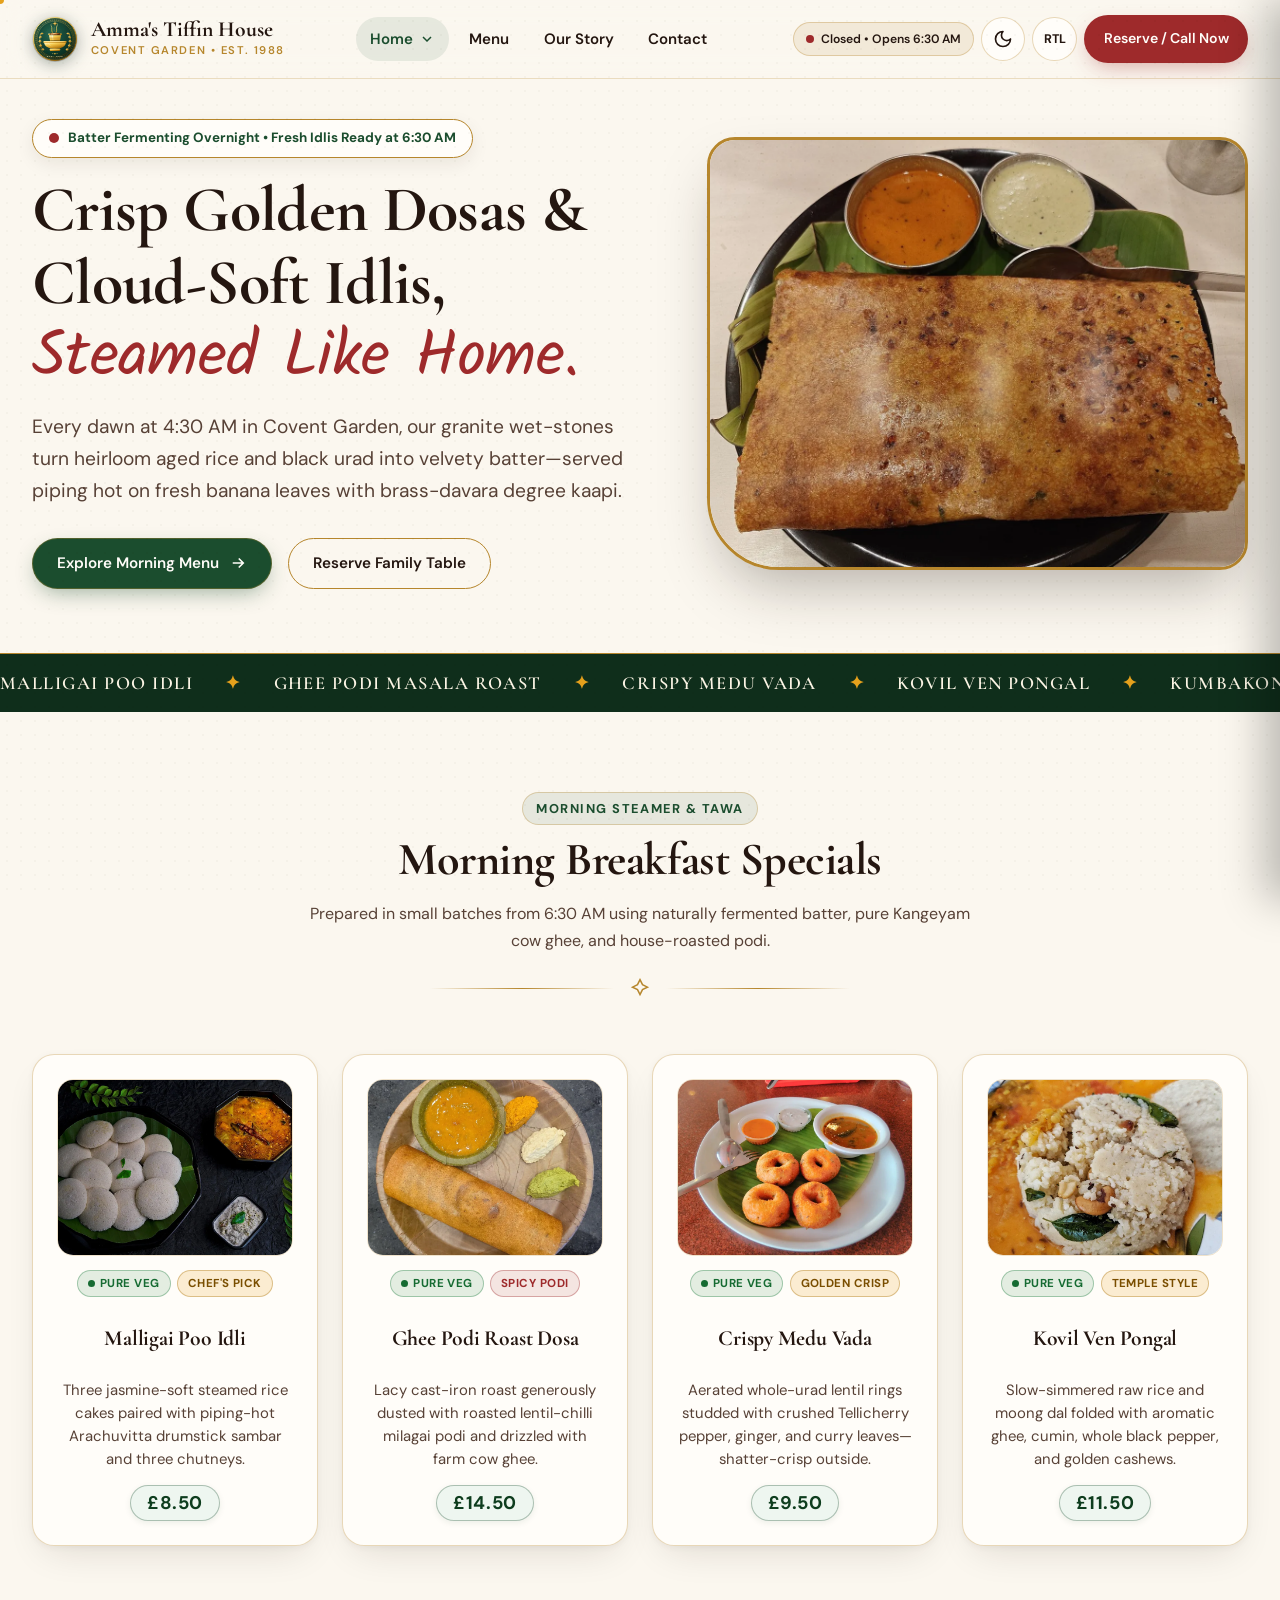
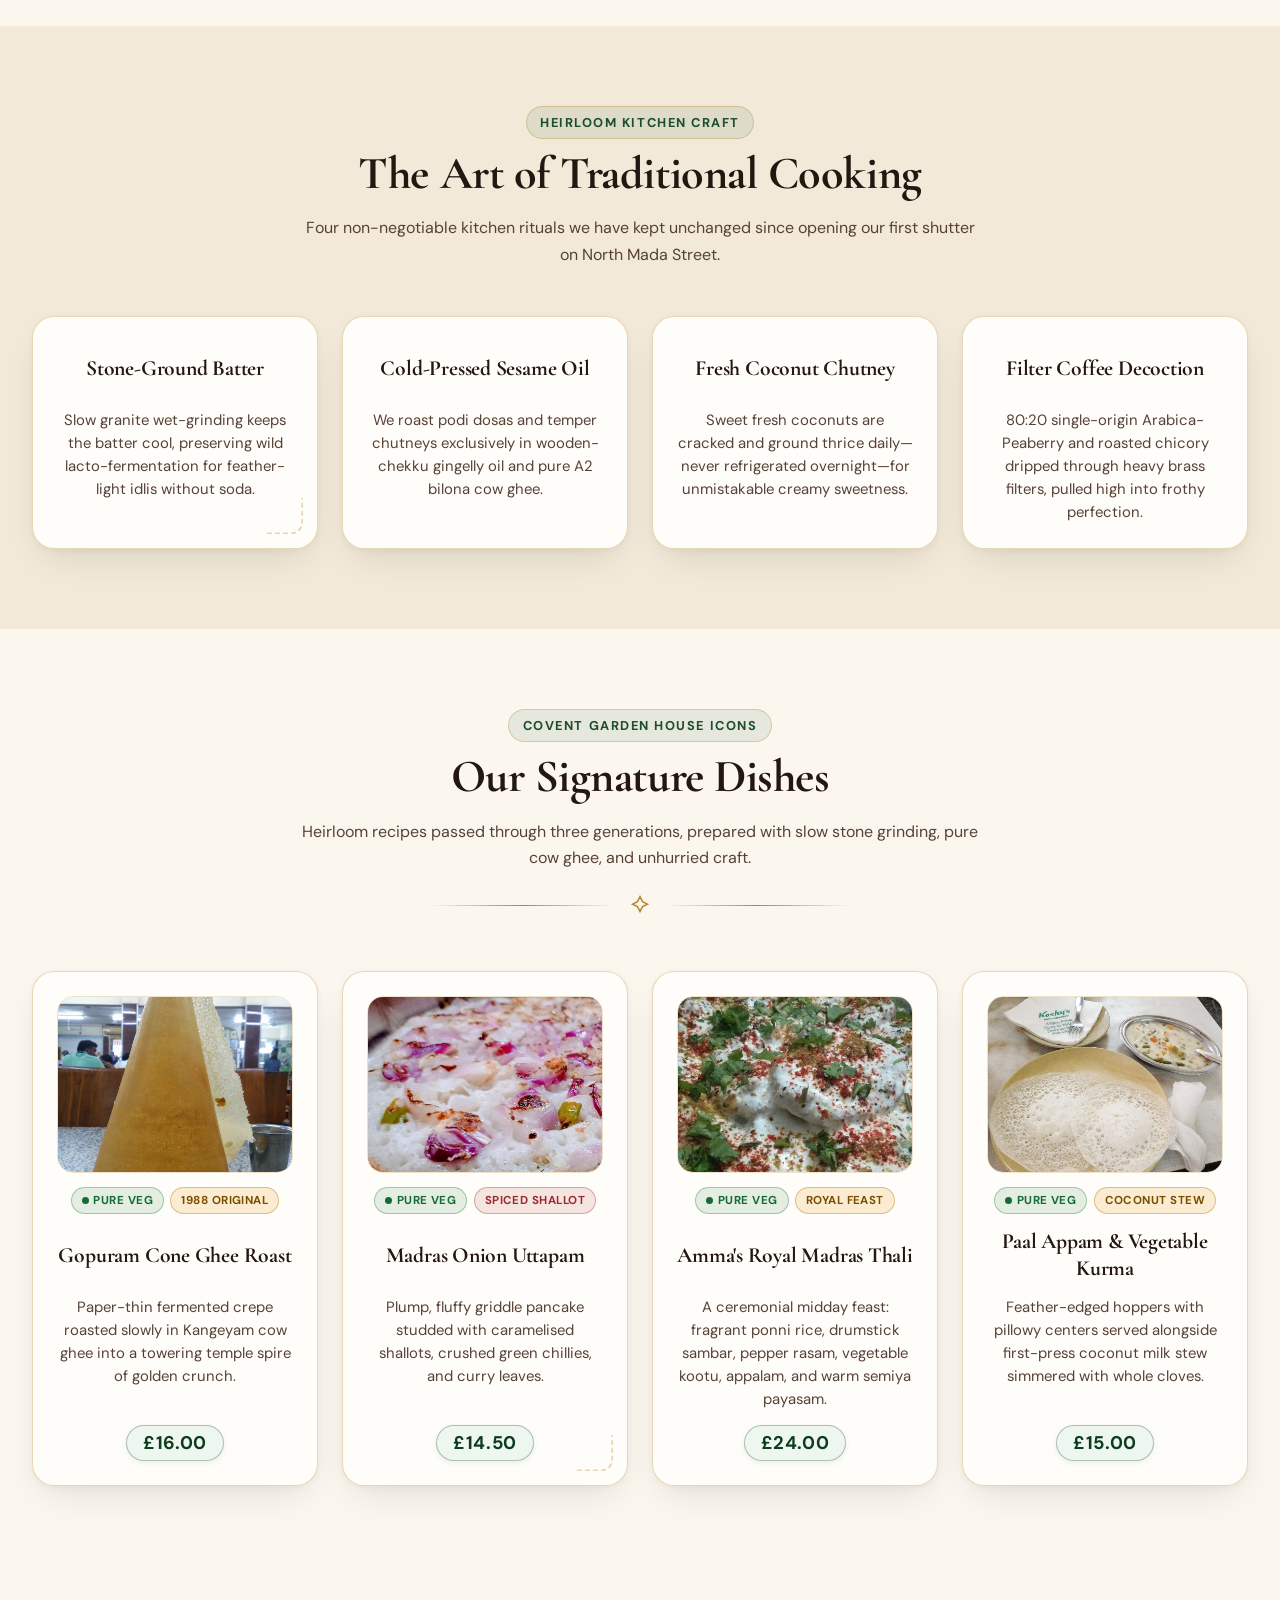
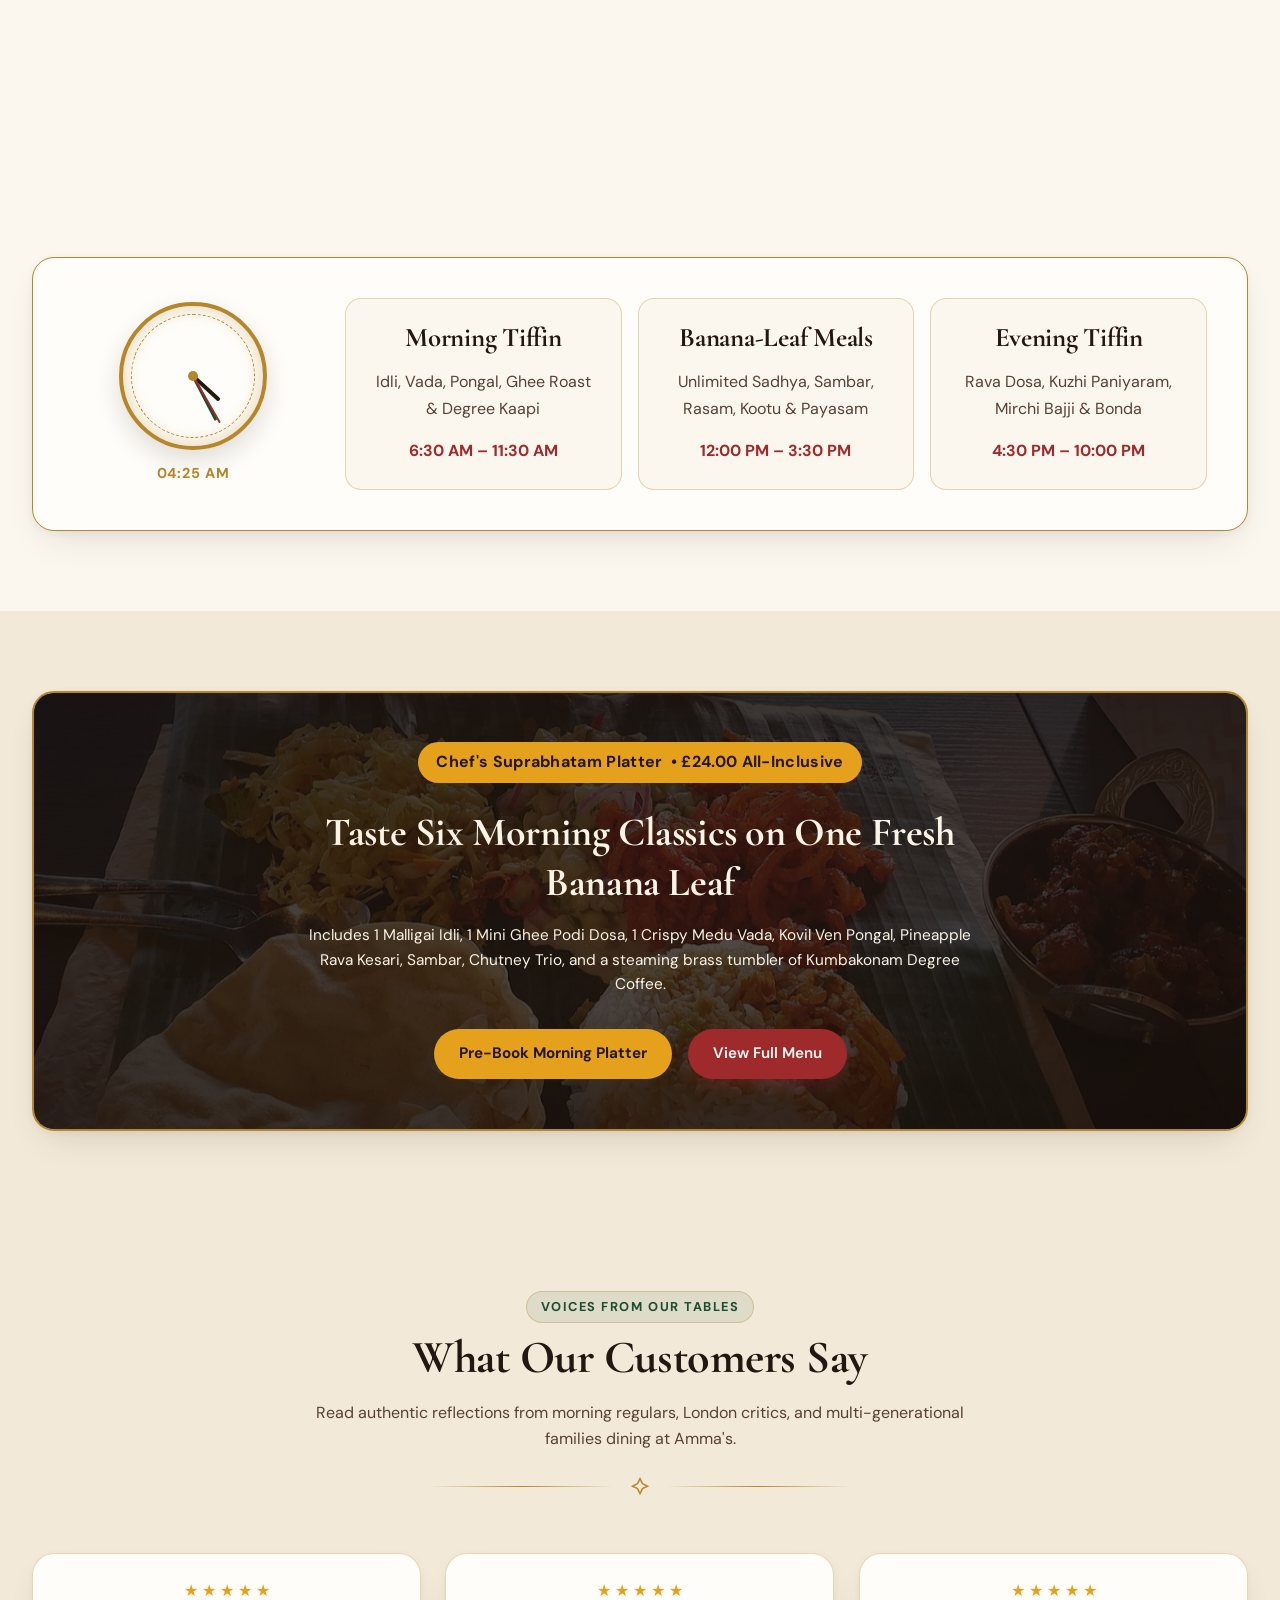
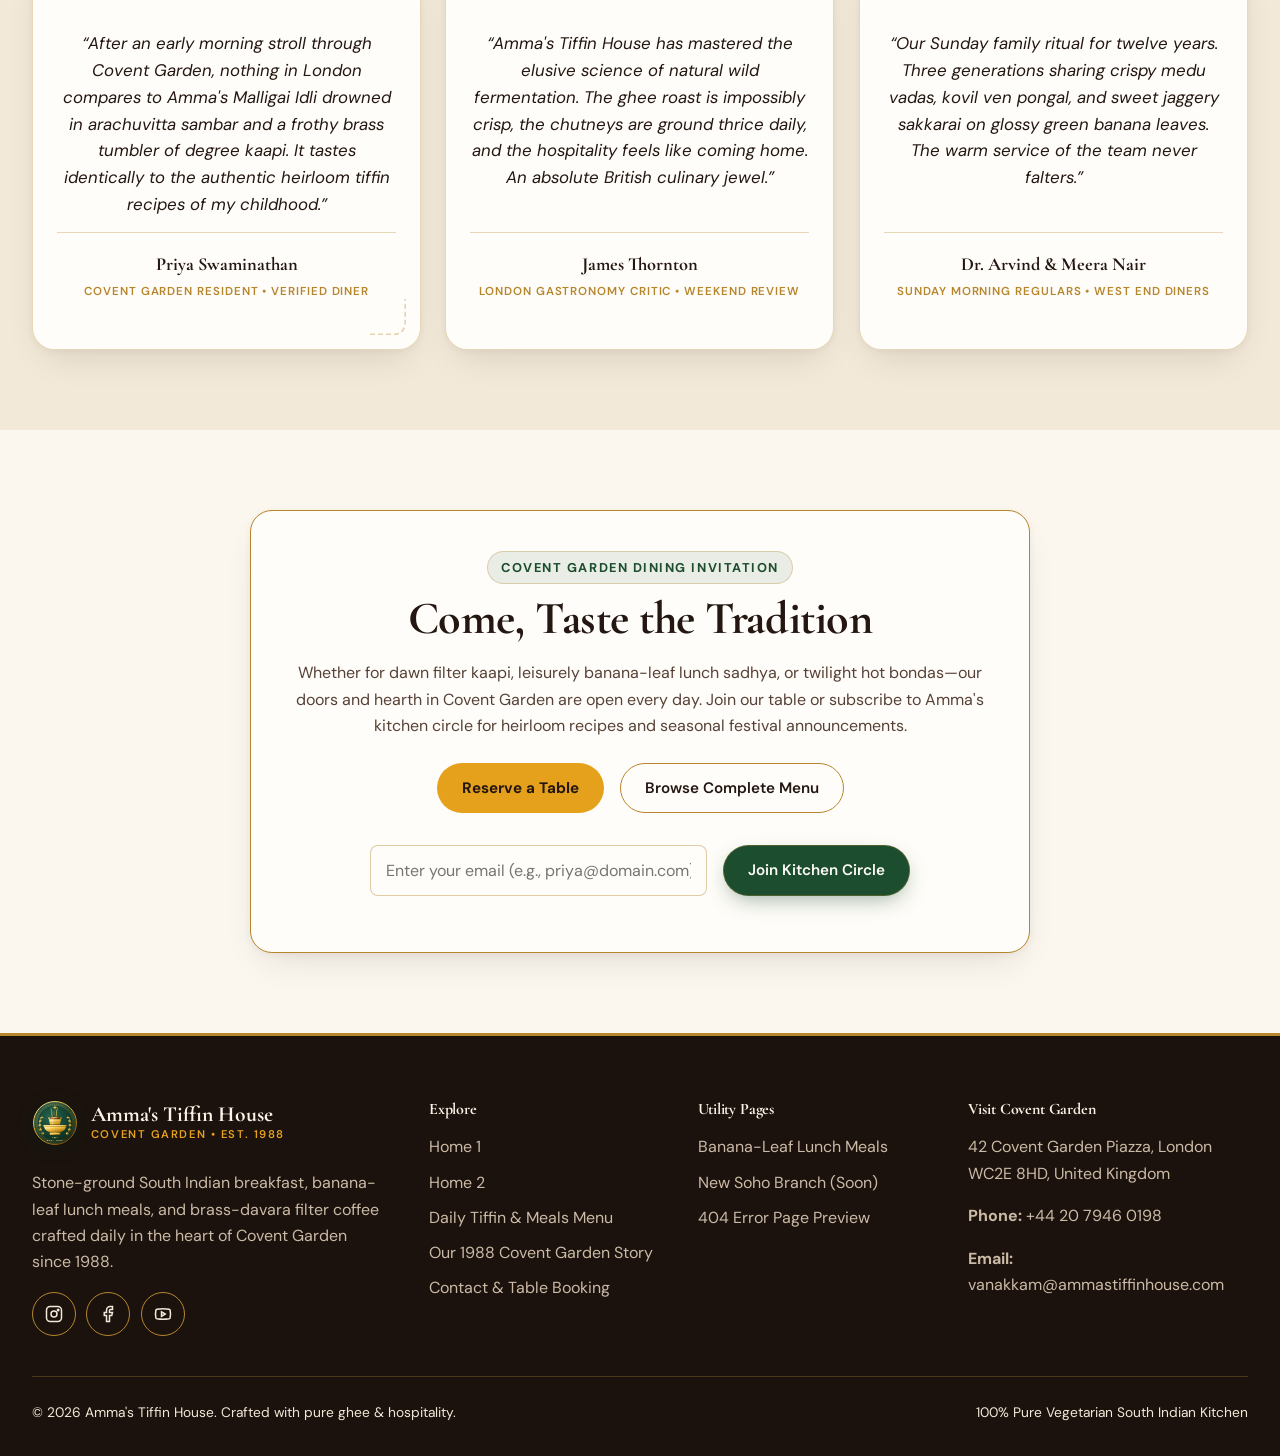
==== pages/index.html @ b91aa36d "1" ====
<!DOCTYPE html>
<html lang="en" dir="ltr" data-theme="light">
<head>
  <meta charset="UTF-8" />
  <meta name="viewport" content="width=device-width, initial-scale=1.0" />

  <!-- TODO: Replace title, description, canonical URL, and brand name for your restaurant -->
  <title>Amma's Tiffin House | Authentic South Indian Breakfast</title>
  <meta name="description" content="Start your morning at Amma's Tiffin House in Covent Garden with stone-ground malligai idli, crispy ghee podi dosa, medu vada, pongal, and brass filter kaapi." />
  <link rel="canonical" href="https://ammastiffinhouse.com/pages/index.html" />

  <!-- Open Graph Metadata -->
  <meta property="og:type" content="website" />
  <meta property="og:site_name" content="Amma's Tiffin House" />
  <meta property="og:title" content="Amma's Tiffin House | Authentic South Indian Breakfast" />
  <meta property="og:description" content="Start your morning at Amma's Tiffin House in Covent Garden with stone-ground malligai idli, crispy ghee podi dosa, medu vada, pongal, and brass filter kaapi." />
  <meta property="og:url" content="https://ammastiffinhouse.com/pages/index.html" />
  <meta property="og:image" content="../assets/images/hero-dosa-banana-leaf.jpg" />

  <!-- Inline SVG Kolam Favicon -->
  <link rel="icon" type="image/svg+xml" href="../assets/images/logo.svg" />

  <!-- Prevent Flash of Unstyled Theme / Direction -->
  <script>
    (function () {
      try {
        var t = localStorage.getItem('ammas_tiffin_theme');
        var d = localStorage.getItem('ammas_tiffin_dir');
        if (t === 'dark' || (!t && window.matchMedia('(prefers-color-scheme: dark)').matches)) {
          document.documentElement.setAttribute('data-theme', 'dark');
        }
        if (d === 'rtl') {
          document.documentElement.setAttribute('dir', 'rtl');
        }
      } catch (e) {}
    })();
  </script>

  <!-- Stylesheets -->
  <link rel="stylesheet" href="../assets/css/style.css" />
  <link rel="stylesheet" href="../assets/css/dark-mode.css" />
  <link rel="stylesheet" href="../assets/css/rtl.css" />

  <!-- JSON-LD Restaurant Structured Data -->
  <!-- TODO: Update name, address, geo coordinates, phone, and domain -->
  <script type="application/ld+json">
  {
    "@context": "https://schema.org",
    "@type": "Restaurant",
    "name": "Amma's Tiffin House",
    "image": "https://ammastiffinhouse.com/assets/images/hero-dosa-banana-leaf.jpg",
    "url": "https://ammastiffinhouse.com/pages/index.html",
    "telephone": "+44-20-7946-0198",
    "priceRange": "££",
    "servesCuisine": ["South Indian", "Tamil Vegetarian", "Tiffin"],
    "hasMenu": "https://ammastiffinhouse.com/pages/menu.html",
    "address": {
      "@type": "PostalAddress",
      "streetAddress": "42 Covent Garden Piazza",
      "addressLocality": "London",
      "addressRegion": "Greater London",
      "postalCode": "WC2E 8HD",
      "addressCountry": "GB"
    },
    "openingHoursSpecification": [
      {
        "@type": "OpeningHoursSpecification",
        "dayOfWeek": ["Monday","Tuesday","Wednesday","Thursday","Friday","Saturday","Sunday"],
        "opens": "06:30",
        "closes": "11:30"
      },
      {
        "@type": "OpeningHoursSpecification",
        "dayOfWeek": ["Monday","Tuesday","Wednesday","Thursday","Friday","Saturday","Sunday"],
        "opens": "12:00",
        "closes": "15:30"
      },
      {
        "@type": "OpeningHoursSpecification",
        "dayOfWeek": ["Monday","Tuesday","Wednesday","Thursday","Friday","Saturday","Sunday"],
        "opens": "16:30",
        "closes": "22:00"
      }
    ]
  }
  </script>
</head>
<body>
  <!-- Skip Link for Keyboard & Screen Reader Users -->
  <a class="skip-link" href="#main-content">Skip to main content</a>

  <!-- Brief Kolam Draw Preloader -->
  <div class="preloader" data-preloader aria-hidden="true">
    <svg class="preloader__kolam" viewBox="0 0 80 80" fill="none" stroke="currentColor" stroke-width="2.2">
      <circle cx="40" cy="40" r="32" />
      <path d="M40 12 C56 28, 56 52, 40 68 C24 52, 24 28, 40 12 Z" />
      <path d="M12 40 C28 24, 52 24, 68 40 C52 56, 28 56, 12 40 Z" />
      <circle cx="40" cy="40" r="5" />
    </svg>
    <span class="preloader__label">Steaming Fresh Idlis…</span>
  </div>

  <!-- =====================================================================
       SITE HEADER & NAVIGATION (Consistent Across All Pages)
       ===================================================================== -->
  <header class="site-header" data-site-header>
    <div class="container site-header__inner">
      <!-- TODO: Replace brand logo name & tagline -->
      <a href="./index.html" class="brand-logo" aria-label="Amma's Tiffin House — Home">
        <span class="brand-logo__emblem" aria-hidden="true">
          <img src="../assets/images/logo.svg" alt="Amma's Tiffin House Logo" class="brand-logo__img" width="46" height="46" />
        </span>
        <span class="brand-logo__text">
          <span class="brand-logo__name">Amma's Tiffin House</span>
          <span class="brand-logo__sub">Covent Garden • Est. 1988</span>
        </span>
      </a>

      <!-- Desktop Primary Navigation -->
      <nav class="primary-nav" aria-label="Primary Navigation">
        <div class="nav-dropdown" data-dropdown>
          <button type="button" class="dropdown-trigger is-current" data-dropdown-trigger aria-expanded="false" aria-haspopup="true">
            <span>Home</span>
            <svg width="16" height="16" viewBox="0 0 24 24" fill="none" stroke="currentColor" stroke-width="2.2" aria-hidden="true">
              <path d="m6 9 6 6 6-6"/>
            </svg>
          </button>
          <ul class="dropdown-menu" data-dropdown-menu>
            <li>
              <a href="./index.html" aria-current="page">
                <span class="dropdown-menu__title">Home 1</span>
              </a>
            </li>
            <li>
              <a href="./home-2.html">
                <span class="dropdown-menu__title">Home 2</span>
              </a>
            </li>
          </ul>
        </div>
        <a href="./menu.html" class="nav-link">Menu</a>
        <a href="./our-story.html" class="nav-link">Our Story</a>
        <a href="./contact.html" class="nav-link">Contact</a>
      </nav>

      <!-- Utility Controls & CTA -->
      <div class="header-actions">
        <div class="status-badge" data-live-status aria-live="polite">
          <span class="status-badge__dot" aria-hidden="true"></span>
          <span class="status-badge__text">Checking kitchen hours…</span>
        </div>

        <button type="button" class="icon-btn" data-theme-toggle aria-pressed="false" aria-label="Switch to Filter Coffee dark mode">
          <span class="theme-toggle__moon" aria-hidden="true">
            <svg width="20" height="20" viewBox="0 0 24 24" fill="none" stroke="currentColor" stroke-width="2" stroke-linecap="round" stroke-linejoin="round">
              <path d="M12 3a6 6 0 0 0 9 9 9 9 0 1 1-9-9Z"/>
            </svg>
          </span>
          <span class="theme-toggle__sun" aria-hidden="true">
            <svg width="20" height="20" viewBox="0 0 24 24" fill="none" stroke="currentColor" stroke-width="2" stroke-linecap="round" stroke-linejoin="round">
              <circle cx="12" cy="12" r="4.5"/>
              <line x1="12" y1="2" x2="12" y2="4.5"/>
              <line x1="12" y1="19.5" x2="12" y2="22"/>
              <line x1="4.22" y1="4.22" x2="6" y2="6"/>
              <line x1="18" y1="18" x2="19.78" y2="19.78"/>
              <line x1="2" y1="12" x2="4.5" y2="12"/>
              <line x1="19.5" y1="12" x2="22" y2="12"/>
              <line x1="4.22" y1="19.78" x2="6" y2="18"/>
              <line x1="18" y1="6" x2="19.78" y2="4.22"/>
            </svg>
          </span>
        </button>

        <button type="button" class="icon-btn" data-rtl-toggle aria-pressed="false" aria-label="Switch layout direction to Right-to-Left">
          <span data-rtl-label>RTL</span>
        </button>

        <!-- TODO: Replace reservation link or direct phone number -->
        <a href="./contact.html#reserve-table" class="btn btn--kumkum header-cta" data-magnetic>
          Reserve / Call Now
        </a>

        <button type="button" class="icon-btn hamburger-btn" data-nav-toggle aria-expanded="false" aria-controls="mobile-drawer" aria-label="Open navigation menu">
          <svg width="22" height="22" viewBox="0 0 24 24" fill="none" stroke="currentColor" stroke-width="2.2" aria-hidden="true">
            <path d="M4 7h16M4 12h16M4 17h16"/>
          </svg>
        </button>
      </div>
    </div>
  </header>

  <!-- Mobile Navigation Drawer -->
  <div class="nav-backdrop" data-nav-backdrop></div>
  <aside id="mobile-drawer" class="nav-drawer" data-nav-drawer aria-label="Mobile Navigation">
    <div class="brand-logo">
      <span class="brand-logo__emblem" aria-hidden="true">
        <img src="../assets/images/logo.svg" alt="Amma's Tiffin House Logo" class="brand-logo__img" width="46" height="46" />
      </span>
      <span class="brand-logo__text">
        <span class="brand-logo__name">Amma's Tiffin House</span>
        <span class="brand-logo__sub">South Indian Tiffin</span>
      </span>
    </div>
    <ul class="nav-drawer__list">
      <li><a href="./index.html" class="nav-drawer__link" aria-current="page">Home 1</a></li>
      <li class="nav-drawer__sub"><a href="./home-2.html" class="nav-drawer__link">Home 2</a></li>
      <li><a href="./menu.html" class="nav-drawer__link">Menu by Meal Time</a></li>
      <li><a href="./our-story.html" class="nav-drawer__link">Our Story</a></li>
      <li><a href="./contact.html" class="nav-drawer__link">Contact &amp; Location Map</a></li>
    </ul>
    <!-- TODO: Update phone number -->
    <a href="tel:+442079460198" class="btn btn--kumkum">Call <span class="ltr-num">+44 20 7946 0198</span></a>
    <a href="./contact.html#reserve-table" class="btn btn--primary">Book a Morning Table</a>
  </aside>

  <!-- =====================================================================
       MAIN CONTENT — HOME 1 ("BREAKFAST SPECIALS" FOCUS)
       ===================================================================== -->
  <main id="main-content">

    <!-- HERO MODEL A: Full-Bleed Split Hero with Live Serving Badge, Steam & Rotating Ring -->
    <section class="hero-split" aria-labelledby="hero-home1-heading">
      <div class="container hero-split__grid">
        <div class="hero-split__copy">
          <div class="hero-live-badge" data-serving-hero aria-live="polite">
            <span class="hero-live-badge__pulse" aria-hidden="true"></span>
            <span class="hero-live-badge__text">Serving Now: Steaming Morning Breakfast</span>
          </div>

          <h1 id="hero-home1-heading">
            Crisp Golden Dosas &amp; Cloud-Soft Idlis, <span class="accent-script">Steamed Like Home.</span>
          </h1>

          <p class="hero-split__lead">
            Every dawn at 4:30 AM in Covent Garden, our granite wet-stones turn heirloom aged rice and black urad into velvety batter—served piping hot on fresh banana leaves with brass-davara degree kaapi.
          </p>

          <div class="hero-split__actions">
            <a href="./menu.html#panel-breakfast" class="btn btn--primary" data-magnetic>
              <span>Explore Morning Menu</span>
              <svg class="icon-directional" width="18" height="18" viewBox="0 0 24 24" fill="none" stroke="currentColor" stroke-width="2.2" aria-hidden="true">
                <path d="M5 12h14m-6-6 6 6-6 6"/>
              </svg>
            </a>
            <a href="./contact.html#reserve-table" class="btn btn--outline" data-magnetic>
              Reserve Family Table
            </a>
          </div>
        </div>

        <div class="hero-split__visual">
          <div class="hero-split__photo-frame">
            <picture class="hero-split__picture">
              <source srcset="../assets/images/hero-dosa-banana-leaf.webp" type="image/webp" />
              <img
                src="../assets/images/hero-dosa-banana-leaf.jpg"
                alt="Crispy golden masala dosa served on a fresh green banana leaf with sambar and coconut chutney"
                width="1200"
                height="900"
                fetchpriority="high"
              />
            </picture>
            <!-- Gently Floating Steam Effect -->
            <div class="steam-stage" aria-hidden="true">
              <span class="steam-wisp steam-wisp--1"></span>
              <span class="steam-wisp steam-wisp--2"></span>
              <span class="steam-wisp steam-wisp--3"></span>
            </div>
          </div>
        </div>
      </div>

      <!-- Marquee Dish Running Ticker -->
      <aside class="dish-marquee" aria-label="Signature Tiffin Delicacies">
        <div class="dish-marquee__inner">
          <div class="dish-marquee__track" aria-hidden="true">
            <span class="dish-marquee__item">Malligai Poo Idli <span class="dish-marquee__dot">✦</span></span>
            <span class="dish-marquee__item">Ghee Podi Masala Roast <span class="dish-marquee__dot">✦</span></span>
            <span class="dish-marquee__item">Crispy Medu Vada <span class="dish-marquee__dot">✦</span></span>
            <span class="dish-marquee__item">Kovil Ven Pongal <span class="dish-marquee__dot">✦</span></span>
            <span class="dish-marquee__item">Kumbakonam Degree Kaapi <span class="dish-marquee__dot">✦</span></span>
            <span class="dish-marquee__item">Fresh Coconut Chutney <span class="dish-marquee__dot">✦</span></span>
            <span class="dish-marquee__item">Ghee Rava Roast <span class="dish-marquee__dot">✦</span></span>
            <span class="dish-marquee__item">Mysore Masala Dosa <span class="dish-marquee__dot">✦</span></span>
            <span class="dish-marquee__item">Pineapple Rava Kesari <span class="dish-marquee__dot">✦</span></span>
            <span class="dish-marquee__item">Madurai Kari Dosa <span class="dish-marquee__dot">✦</span></span>
          </div>
          <div class="dish-marquee__track" aria-hidden="true">
            <span class="dish-marquee__item">Malligai Poo Idli <span class="dish-marquee__dot">✦</span></span>
            <span class="dish-marquee__item">Ghee Podi Masala Roast <span class="dish-marquee__dot">✦</span></span>
            <span class="dish-marquee__item">Crispy Medu Vada <span class="dish-marquee__dot">✦</span></span>
            <span class="dish-marquee__item">Kovil Ven Pongal <span class="dish-marquee__dot">✦</span></span>
            <span class="dish-marquee__item">Kumbakonam Degree Kaapi <span class="dish-marquee__dot">✦</span></span>
            <span class="dish-marquee__item">Fresh Coconut Chutney <span class="dish-marquee__dot">✦</span></span>
            <span class="dish-marquee__item">Ghee Rava Roast <span class="dish-marquee__dot">✦</span></span>
            <span class="dish-marquee__item">Mysore Masala Dosa <span class="dish-marquee__dot">✦</span></span>
            <span class="dish-marquee__item">Pineapple Rava Kesari <span class="dish-marquee__dot">✦</span></span>
            <span class="dish-marquee__item">Madurai Kari Dosa <span class="dish-marquee__dot">✦</span></span>
          </div>
        </div>
      </aside>
    </section>

    <!-- SECTION 2: Morning Breakfast Specials -->
    <section class="section" aria-labelledby="specials-heading">
      <div class="container">
        <div class="section-header reveal">
          <span class="eyebrow">Morning Steamer &amp; Tawa</span>
          <h2 id="specials-heading">Morning Breakfast Specials</h2>
          <p>Prepared in small batches from 6:30 AM using naturally fermented batter, pure Kangeyam cow ghee, and house-roasted podi.</p>
          <div class="temple-divider" aria-hidden="true">
            <svg width="20" height="20" viewBox="0 0 24 24" fill="none" stroke="currentColor" stroke-width="1.8">
              <path d="M12 2 15 8l6 3-6 3-3 6-3-6-6-3 6-3 3-6Z"/>
            </svg>
          </div>
        </div>

        <div class="cards-grid-4">
          <!-- Card 1: Idli -->
          <article class="tiffin-card reveal" data-tilt data-card-anim="steam">
            <div class="tiffin-card__inner">
              <div class="tiffin-card__media">
                <img
                  src="../assets/images/special-idli-sambar.webp"
                  alt="Platter of soft steamed white malligai idlis served with drumstick sambar and fresh coconut chutney"
                  width="800"
                  height="600"
                  loading="lazy"
                />
              </div>
              <div class="tiffin-card__badges">
                <span class="badge badge--veg">Pure Veg</span>
                <span class="badge badge--chef">Chef's Pick</span>
              </div>
              <h3 class="tiffin-card__title">Malligai Poo Idli</h3>
              <p class="tiffin-card__desc">Three jasmine-soft steamed rice cakes paired with piping-hot Arachuvitta drumstick sambar and three chutneys.</p>
              <span class="tiffin-card__price">£8.50</span>
            </div>
          </article>

          <!-- Card 2: Ghee Podi Dosa -->
          <article class="tiffin-card reveal" data-tilt data-card-anim="spice">
            <div class="tiffin-card__inner">
              <div class="tiffin-card__media">
                <img
                  src="../assets/images/special-ghee-podi-dosa.webp"
                  alt="Golden crispy ghee podi dosa rolled on a platter alongside sambar and three chutneys"
                  width="800"
                  height="600"
                  loading="lazy"
                />
              </div>
              <div class="tiffin-card__badges">
                <span class="badge badge--veg">Pure Veg</span>
                <span class="badge badge--spicy">Spicy Podi</span>
              </div>
              <h3 class="tiffin-card__title">Ghee Podi Roast Dosa</h3>
              <p class="tiffin-card__desc">Lacy cast-iron roast generously dusted with roasted lentil-chilli milagai podi and drizzled with farm cow ghee.</p>
              <span class="tiffin-card__price">£14.50</span>
            </div>
          </article>

          <!-- Card 3: Medu Vada -->
          <article class="tiffin-card reveal" data-tilt data-card-anim="dosa-roll">
            <div class="tiffin-card__inner">
              <div class="tiffin-card__media">
                <img
                  src="../assets/images/special-medu-vada.webp"
                  alt="Four golden crispy medu vadas arranged on a banana leaf with red tomato chutney, coconut chutney, and sambar"
                  width="800"
                  height="600"
                  loading="lazy"
                />
              </div>
              <div class="tiffin-card__badges">
                <span class="badge badge--veg">Pure Veg</span>
                <span class="badge badge--chef">Golden Crisp</span>
              </div>
              <h3 class="tiffin-card__title">Crispy Medu Vada</h3>
              <p class="tiffin-card__desc">Aerated whole-urad lentil rings studded with crushed Tellicherry pepper, ginger, and curry leaves—shatter-crisp outside.</p>
              <span class="tiffin-card__price">£9.50</span>
            </div>
          </article>

          <!-- Card 4: Ven Pongal -->
          <article class="tiffin-card reveal" data-tilt data-card-anim="steam">
            <div class="tiffin-card__inner">
              <div class="tiffin-card__media">
                <img
                  src="../assets/images/special-pongal.webp"
                  alt="Warm ven pongal topped with golden roasted cashews, black peppercorns, and fresh green curry leaves"
                  width="800"
                  height="600"
                  loading="lazy"
                />
              </div>
              <div class="tiffin-card__badges">
                <span class="badge badge--veg">Pure Veg</span>
                <span class="badge badge--chef">Temple Style</span>
              </div>
              <h3 class="tiffin-card__title">Kovil Ven Pongal</h3>
              <p class="tiffin-card__desc">Slow-simmered raw rice and moong dal folded with aromatic ghee, cumin, whole black pepper, and golden cashews.</p>
              <span class="tiffin-card__price">£11.50</span>
            </div>
          </article>
        </div>
      </div>
    </section>

    <!-- SECTION 3: The Art of Traditional Cooking -->
    <section class="section section--muted" aria-labelledby="craft-heading">
      <div class="container">
        <div class="section-header reveal">
          <span class="eyebrow">Heirloom Kitchen Craft</span>
          <h2 id="craft-heading">The Art of Traditional Cooking</h2>
          <p>Four non-negotiable kitchen rituals we have kept unchanged since opening our first shutter on North Mada Street.</p>
        </div>

        <div class="cards-grid-4">
          <article class="tiffin-card reveal" data-tilt data-card-anim="kolam">
            <div class="tiffin-card__inner">
              <h3 class="tiffin-card__title">Stone-Ground Batter</h3>
              <p class="tiffin-card__desc">Slow granite wet-grinding keeps the batter cool, preserving wild lacto-fermentation for feather-light idlis without soda.</p>
            </div>
          </article>

          <article class="tiffin-card reveal" data-tilt data-card-anim="spice">
            <div class="tiffin-card__inner">
              <h3 class="tiffin-card__title">Cold-Pressed Sesame Oil</h3>
              <p class="tiffin-card__desc">We roast podi dosas and temper chutneys exclusively in wooden-chekku gingelly oil and pure A2 bilona cow ghee.</p>
            </div>
          </article>

          <article class="tiffin-card reveal" data-tilt data-card-anim="leaf">
            <div class="tiffin-card__inner">
              <h3 class="tiffin-card__title">Fresh Coconut Chutney</h3>
              <p class="tiffin-card__desc">Sweet fresh coconuts are cracked and ground thrice daily—never refrigerated overnight—for unmistakable creamy sweetness.</p>
            </div>
          </article>

          <article class="tiffin-card reveal" data-tilt data-card-anim="coffee">
            <div class="tiffin-card__inner">
              <h3 class="tiffin-card__title">Filter Coffee Decoction</h3>
              <p class="tiffin-card__desc">80:20 single-origin Arabica-Peaberry and roasted chicory dripped through heavy brass filters, pulled high into frothy perfection.</p>
            </div>
          </article>
        </div>
      </div>
    </section>

    <!-- SECTION 4: Our Signature Dishes -->
    <section class="section" aria-labelledby="signatures-heading">
      <div class="container">
        <div class="section-header reveal">
          <span class="eyebrow">Covent Garden House Icons</span>
          <h2 id="signatures-heading">Our Signature Dishes</h2>
          <p>Heirloom recipes passed through three generations, prepared with slow stone grinding, pure cow ghee, and unhurried craft.</p>
          <div class="temple-divider" aria-hidden="true">
            <svg width="20" height="20" viewBox="0 0 24 24" fill="none" stroke="currentColor" stroke-width="1.8">
              <path d="M12 2 15 8l6 3-6 3-3 6-3-6-6-3 6-3 3-6Z"/>
            </svg>
          </div>
        </div>

        <div class="cards-grid-4">
          <article class="tiffin-card reveal" data-tilt data-card-anim="dosa-roll">
            <div class="tiffin-card__inner">
              <div class="tiffin-card__media">
                <img src="../assets/images/signature-1.webp" alt="Tall conical golden crispy ghee roast dosa served upright on steel plate" width="900" height="675" loading="lazy" />
              </div>
              <div class="tiffin-card__badges">
                <span class="badge badge--veg">Pure Veg</span>
                <span class="badge badge--chef">1988 Original</span>
              </div>
              <h3 class="tiffin-card__title">Gopuram Cone Ghee Roast</h3>
              <p class="tiffin-card__desc">Paper-thin fermented crepe roasted slowly in Kangeyam cow ghee into a towering temple spire of golden crunch.</p>
              <span class="tiffin-card__price">£16.00</span>
            </div>
          </article>

          <article class="tiffin-card reveal" data-tilt data-card-anim="kolam">
            <div class="tiffin-card__inner">
              <div class="tiffin-card__media">
                <img src="../assets/images/signature-2.webp" alt="Thick sizzling onion uttapam studded with caramelised shallots and green chillies" width="900" height="675" loading="lazy" />
              </div>
              <div class="tiffin-card__badges">
                <span class="badge badge--veg">Pure Veg</span>
                <span class="badge badge--spicy">Spiced Shallot</span>
              </div>
              <h3 class="tiffin-card__title">Madras Onion Uttapam</h3>
              <p class="tiffin-card__desc">Plump, fluffy griddle pancake studded with caramelised shallots, crushed green chillies, and curry leaves.</p>
              <span class="tiffin-card__price">£14.50</span>
            </div>
          </article>

          <article class="tiffin-card reveal" data-tilt data-card-anim="steam">
            <div class="tiffin-card__inner">
              <div class="tiffin-card__media">
                <img src="../assets/images/signature-3.webp" alt="Traditional banana leaf thali with brass katoris of sambar, rasam, kootu and payasam" width="900" height="675" loading="lazy" />
              </div>
              <div class="tiffin-card__badges">
                <span class="badge badge--veg">Pure Veg</span>
                <span class="badge badge--chef">Royal Feast</span>
              </div>
              <h3 class="tiffin-card__title">Amma's Royal Madras Thali</h3>
              <p class="tiffin-card__desc">A ceremonial midday feast: fragrant ponni rice, drumstick sambar, pepper rasam, vegetable kootu, appalam, and warm semiya payasam.</p>
              <span class="tiffin-card__price">£24.00</span>
            </div>
          </article>

          <article class="tiffin-card reveal" data-tilt data-card-anim="coffee">
            <div class="tiffin-card__inner">
              <div class="tiffin-card__media">
                <img src="../assets/images/signature-4.webp" alt="Feather-edged lace appam with coconut milk stew" width="900" height="675" loading="lazy" />
              </div>
              <div class="tiffin-card__badges">
                <span class="badge badge--veg">Pure Veg</span>
                <span class="badge badge--chef">Coconut Stew</span>
              </div>
              <h3 class="tiffin-card__title">Paal Appam &amp; Vegetable Kurma</h3>
              <p class="tiffin-card__desc">Feather-edged hoppers with pillowy centers served alongside first-press coconut milk stew simmered with whole cloves.</p>
              <span class="tiffin-card__price">£15.00</span>
            </div>
          </article>
        </div>
      </div>
    </section>

    <!-- SECTION 5: A Complete Tiffin Experience -->
    <section class="section" aria-labelledby="experience-heading">
      <div class="container">
        <div class="section-header reveal">
          <span class="eyebrow">Fresh Batch Rhythm &amp; Daily Feasts</span>
          <h2 id="experience-heading">A Complete Tiffin Experience</h2>
          <p>From the first morning whistle of our idli steamers to the evening degree kaapi pull, experience the full rhythm of traditional dining.</p>
        </div>

        <div class="timings-strip reveal">
          <div class="brass-clock-wrap">
            <div class="brass-clock" role="img" aria-label="Live analog brass restaurant clock">
              <span class="brass-clock__tick" aria-hidden="true"></span>
              <span class="brass-clock__hand brass-clock__hand--hour" data-clock-hour></span>
              <span class="brass-clock__hand brass-clock__hand--minute" data-clock-minute></span>
              <span class="brass-clock__hand brass-clock__hand--second" data-clock-second></span>
              <span class="brass-clock__pin" aria-hidden="true"></span>
            </div>
            <span class="brass-clock__digital ltr-num" data-clock-digital>07:30 AM</span>
          </div>

          <div class="timings-slots">
            <!-- TODO: Customise restaurant session hours -->
            <div class="timing-slot" data-session-slot="breakfast">
              <h3>Morning Tiffin</h3>
              <p>Idli, Vada, Pongal, Ghee Roast &amp; Degree Kaapi</p>
              <span class="timing-slot__hours ltr-num">6:30 AM – 11:30 AM</span>
            </div>

            <div class="timing-slot" data-session-slot="lunch">
              <h3>Banana-Leaf Meals</h3>
              <p>Unlimited Sadhya, Sambar, Rasam, Kootu &amp; Payasam</p>
              <span class="timing-slot__hours ltr-num">12:00 PM – 3:30 PM</span>
            </div>

            <div class="timing-slot" data-session-slot="evening">
              <h3>Evening Tiffin</h3>
              <p>Rava Dosa, Kuzhi Paniyaram, Mirchi Bajji &amp; Bonda</p>
              <span class="timing-slot__hours ltr-num">4:30 PM – 10:00 PM</span>
            </div>
          </div>
        </div>
      </div>
    </section>

    <!-- Sub-feature: Chef's Combo / Thali Offer Banner with Parallax Photo -->
    <section class="section section--muted" aria-labelledby="combo-heading">
      <div class="container">
        <div class="combo-parallax-banner reveal">
          <div class="combo-parallax-banner__media">
            <img
              src="../assets/images/combo-banner-thali.webp"
              alt="Traditional South Indian banana-leaf tiffin and thali feast with crispy papad, rice, curries, and brass tumblers"
              width="1400"
              height="933"
              loading="lazy"
              data-parallax-media
            />
          </div>
          <div class="combo-parallax-banner__overlay" aria-hidden="true"></div>
          <div class="combo-parallax-banner__content">
            <div class="combo-price-pill">
              <span>Chef's Suprabhatam Platter</span>
              <span>• £24.00 All-Inclusive</span>
            </div>
            <h2 id="combo-heading">Taste Six Morning Classics on One Fresh Banana Leaf</h2>
            <p>
              Includes 1 Malligai Idli, 1 Mini Ghee Podi Dosa, 1 Crispy Medu Vada, Kovil Ven Pongal, Pineapple Rava Kesari, Sambar, Chutney Trio, and a steaming brass tumbler of Kumbakonam Degree Coffee.
            </p>
            <!-- TODO: Connect href to Stripe/PayPal pre-order link or table booking widget -->
            <div class="hero-split__actions">
              <a href="./contact.html#reserve-table" class="btn btn--turmeric" data-magnetic>
                Pre-Book Morning Platter
              </a>
              <a href="./menu.html" class="btn btn--kumkum" data-magnetic>
                View Full Menu
              </a>
            </div>
          </div>
        </div>
      </div>
    </section>

    <!-- SECTION 6: What Our Customers Say -->
    <section class="section section--muted" aria-labelledby="testimonials-heading">
      <div class="container">
        <div class="section-header reveal">
          <span class="eyebrow">Voices From Our Tables</span>
          <h2 id="testimonials-heading">What Our Customers Say</h2>
          <p>Read authentic reflections from morning regulars, London critics, and multi-generational families dining at Amma's.</p>
          <div class="temple-divider" aria-hidden="true">
            <svg width="20" height="20" viewBox="0 0 24 24" fill="none" stroke="currentColor" stroke-width="1.8">
              <path d="M12 2 15 8l6 3-6 3-3 6-3-6-6-3 6-3 3-6Z"/>
            </svg>
          </div>
        </div>

        <div class="cards-grid-3">
          <article class="tiffin-card reveal" data-tilt data-card-anim="kolam">
            <div class="tiffin-card__inner">
              <div class="star-rating" aria-label="5 out of 5 stars" style="display: flex; gap: 0.25rem; color: var(--turmeric); margin-bottom: 0.75rem;">
                <span>★</span><span>★</span><span>★</span><span>★</span><span>★</span>
              </div>
              <blockquote class="testimonial-card__quote">
                “After an early morning stroll through Covent Garden, nothing in London compares to Amma's Malligai Idli drowned in arachuvitta sambar and a frothy brass tumbler of degree kaapi. It tastes identically to the authentic heirloom tiffin recipes of my childhood.”
              </blockquote>
              <div class="testimonial-card__author">
                <strong class="testimonial-card__name">Priya Swaminathan</strong>
                <small class="testimonial-card__role">Covent Garden Resident &bull; Verified Diner</small>
              </div>
            </div>
          </article>

          <article class="tiffin-card reveal" data-tilt data-card-anim="coffee">
            <div class="tiffin-card__inner">
              <div class="star-rating" aria-label="5 out of 5 stars" style="display: flex; gap: 0.25rem; color: var(--turmeric); margin-bottom: 0.75rem;">
                <span>★</span><span>★</span><span>★</span><span>★</span><span>★</span>
              </div>
              <blockquote class="testimonial-card__quote">
                “Amma's Tiffin House has mastered the elusive science of natural wild fermentation. The ghee roast is impossibly crisp, the chutneys are ground thrice daily, and the hospitality feels like coming home. An absolute British culinary jewel.”
              </blockquote>
              <div class="testimonial-card__author">
                <strong class="testimonial-card__name">James Thornton</strong>
                <small class="testimonial-card__role">London Gastronomy Critic &bull; Weekend Review</small>
              </div>
            </div>
          </article>

          <article class="tiffin-card reveal" data-tilt data-card-anim="dosa-roll">
            <div class="tiffin-card__inner">
              <div class="star-rating" aria-label="5 out of 5 stars" style="display: flex; gap: 0.25rem; color: var(--turmeric); margin-bottom: 0.75rem;">
                <span>★</span><span>★</span><span>★</span><span>★</span><span>★</span>
              </div>
              <blockquote class="testimonial-card__quote">
                “Our Sunday family ritual for twelve years. Three generations sharing crispy medu vadas, kovil ven pongal, and sweet jaggery sakkarai on glossy green banana leaves. The warm service of the team never falters.”
              </blockquote>
              <div class="testimonial-card__author">
                <strong class="testimonial-card__name">Dr. Arvind &amp; Meera Nair</strong>
                <small class="testimonial-card__role">Sunday Morning Regulars &bull; West End Diners</small>
              </div>
            </div>
          </article>
        </div>
      </div>
    </section>

    <!-- SECTION 7: Come, Taste the Tradition -->
    <section class="section" aria-labelledby="tradition-heading">
      <div class="container">
        <div class="newsletter-panel reveal">
          <span class="eyebrow">Covent Garden Dining Invitation</span>
          <h2 id="tradition-heading">Come, Taste the Tradition</h2>
          <p>
            Whether for dawn filter kaapi, leisurely banana-leaf lunch sadhya, or twilight hot bondas—our doors and hearth in Covent Garden are open every day. Join our table or subscribe to Amma's kitchen circle for heirloom recipes and seasonal festival announcements.
          </p>
          <div style="display: flex; gap: 1rem; justify-content: center; flex-wrap: wrap; margin-block: 1.5rem 2rem;">
            <a href="./contact.html#reserve-table" class="btn btn--turmeric" data-magnetic>
              Reserve a Table
            </a>
            <a href="./menu.html" class="btn btn--outline" data-magnetic>
              Browse Complete Menu
            </a>
          </div>

          <!-- TODO: Replace action URL with your Mailchimp or ConvertKit form endpoint -->
          <form
            class="newsletter-form"
            action="https://app.convertkit.com/forms/YOUR_LIST_ID/subscriptions"
            method="post"
            novalidate
            data-validate-form
            data-success-message="Nandri! You are subscribed to Amma's festival menu notes and heirloom recipe letters."
          >
            <div class="newsletter-form__row">
              <div class="form-field">
                <label class="sr-only" for="newsletter-email">Email Address</label>
                <input
                  type="email"
                  id="newsletter-email"
                  name="email_address"
                  placeholder="Enter your email (e.g., priya@domain.com)"
                  required
                  autocomplete="email"
                  data-error-required="Please enter your email address to receive kitchen notes."
                />
              </div>
              <button type="submit" class="btn btn--primary" data-magnetic>
                Join Kitchen Circle
              </button>
            </div>
            <div class="form-status-banner" data-form-status role="status" aria-live="polite" hidden></div>
          </form>
        </div>
      </div>
    </section>

  </main>

  <!-- =====================================================================
       SITE FOOTER
       ===================================================================== -->
  <footer class="site-footer">
    <div class="container">
      <div class="site-footer__grid">
        <div>
          <!-- TODO: Replace footer brand summary & address -->
          <a href="./index.html" class="brand-logo site-footer__brand" aria-label="Amma's Tiffin House - Home">
            <span class="brand-logo__emblem" aria-hidden="true">
              <img src="../assets/images/logo.svg" alt="Amma's Tiffin House Logo" class="brand-logo__img" width="46" height="46" />
            </span>
            <span class="brand-logo__text">
              <span class="brand-logo__name">Amma's Tiffin House</span>
              <span class="brand-logo__sub">Covent Garden • Est. 1988</span>
            </span>
          </a>
          <p>Stone-ground South Indian breakfast, banana-leaf lunch meals, and brass-davara filter coffee crafted daily in the heart of Covent Garden since 1988.</p>
          <div class="social-row" aria-label="Social Media Links">
            <!-- TODO: Replace social profile URLs -->
            <a href="https://instagram.com" class="social-pill" target="_blank" rel="noopener noreferrer" aria-label="Follow Amma's Tiffin House on Instagram">
              <svg width="18" height="18" viewBox="0 0 24 24" fill="none" stroke="currentColor" stroke-width="2" aria-hidden="true"><rect width="20" height="20" x="2" y="2" rx="5"/><circle cx="12" cy="12" r="4"/><circle cx="17.5" cy="6.5" r="1"/></svg>
            </a>
            <a href="https://facebook.com" class="social-pill" target="_blank" rel="noopener noreferrer" aria-label="Visit Amma's Tiffin House on Facebook">
              <svg width="18" height="18" viewBox="0 0 24 24" fill="none" stroke="currentColor" stroke-width="2" aria-hidden="true"><path d="M18 2h-3a5 5 0 0 0-5 5v3H7v4h3v8h4v-8h3l1-4h-4V7a1 1 0 0 1 1-1h3z"/></svg>
            </a>
            <a href="https://youtube.com" class="social-pill" target="_blank" rel="noopener noreferrer" aria-label="Watch Amma's Tiffin House on YouTube">
              <svg width="18" height="18" viewBox="0 0 24 24" fill="none" stroke="currentColor" stroke-width="2" aria-hidden="true"><path d="M2.5 17a24.12 24.12 0 0 1 0-10 2 2 0 0 1 1.4-1.4 49.56 49.56 0 0 1 16.2 0A2 2 0 0 1 21.5 7a24.12 24.12 0 0 1 0 10 2 2 0 0 1-1.4 1.4 49.55 49.55 0 0 1-16.2 0A2 2 0 0 1 2.5 17"/><path d="m10 15 5-3-5-3z"/></svg>
            </a>
          </div>
        </div>

        <div>
          <h4>Explore</h4>
          <ul class="footer-links">
            <li><a href="./index.html">Home 1</a></li>
            <li><a href="./home-2.html">Home 2</a></li>
            <li><a href="./menu.html">Daily Tiffin &amp; Meals Menu</a></li>
            <li><a href="./our-story.html">Our 1988 Covent Garden Story</a></li>
            <li><a href="./contact.html">Contact &amp; Table Booking</a></li>
          </ul>
        </div>

        <div>
          <h4>Utility Pages</h4>
          <ul class="footer-links">
            <li><a href="./menu.html#panel-lunch">Banana-Leaf Lunch Meals</a></li>
            <li><a href="./coming-soon.html">New Soho Branch (Soon)</a></li>
            <li><a href="./404.html">404 Error Page Preview</a></li>
          </ul>
        </div>

        <div>
          <!-- TODO: Replace address, phone & email -->
          <h4>Visit Covent Garden</h4>
          <p>42 Covent Garden Piazza, London WC2E 8HD, United Kingdom</p>
          <p><strong>Phone:</strong> <a href="tel:+442079460198" class="ltr-num">+44 20 7946 0198</a></p>
          <p><strong>Email:</strong> <a href="mailto:vanakkam@ammastiffinhouse.com">vanakkam@ammastiffinhouse.com</a></p>
        </div>
      </div>

      <div class="site-footer__bottom">
        <span>&copy; 2026 Amma's Tiffin House. Crafted with pure ghee &amp; hospitality.</span>
        <span>100% Pure Vegetarian South Indian Kitchen</span>
      </div>
    </div>
  </footer>

  <!-- Scroll Up (Back to Top) Floating Button -->
  <button type="button" class="scroll-up-btn" data-scroll-top aria-label="Scroll to top of page" title="Scroll to top">
    <svg width="20" height="20" viewBox="0 0 24 24" fill="none" stroke="currentColor" stroke-width="2.5" stroke-linecap="round" stroke-linejoin="round" aria-hidden="true">
      <path d="m18 15-6-6-6 6"/>
    </svg>
  </button>

  <!-- Modular ES6+ Plugins & Main Script -->
  <script src="../assets/js/plugins/tilt.js" defer></script>
  <script src="../assets/js/plugins/counter.js" defer></script>
  <script src="../assets/js/main.js" defer></script>
</body>
</html>
---- assets/css/style.css ----
/* ==========================================================================
   AMMA'S TIFFIN HOUSE — MASTER STYLESHEET (style.css)
   Premium Multi-Page South Indian Tiffin Restaurant Template
   Palette: Banana-Leaf Green, Turmeric Gold, Kumkum Maroon, Coconut Cream,
            Filter-Coffee Brown & Temple-Brass Gold.
   Spacing: 8px base scale | Breakpoints: 640px, 1024px, 1280px (Mobile-First)
   ========================================================================== */

/* --------------------------------------------------------------------------
   1. LOCAL GOOGLE FONTS (@font-face) — Max 3 Families in /assets/fonts/
   -------------------------------------------------------------------------- */
@font-face {
  font-family: 'Cormorant Garamond';
  font-style: italic;
  font-weight: 600;
  font-display: swap;
  src: url('../fonts/cormorant-garamond-latin-ext-600-italic-1.woff2') format('woff2');
  unicode-range: U+0100-02BA, U+02BD-02C5, U+02C7-02CC, U+02CE-02D7, U+02DD-02FF, U+0304, U+0308, U+0329, U+1D00-1DBF, U+1E00-1E9F, U+1EF2-1EFF, U+2020, U+20A0-20AB, U+20AD-20C4, U+2113, U+2C60-2C7F, U+A720-A7FF;
}
@font-face {
  font-family: 'Cormorant Garamond';
  font-style: italic;
  font-weight: 600;
  font-display: swap;
  src: url('../fonts/cormorant-garamond-latin-600-italic-2.woff2') format('woff2');
  unicode-range: U+0000-00FF, U+0131, U+0152-0153, U+02BB-02BC, U+02C6, U+02DA, U+02DC, U+0304, U+0308, U+0329, U+2000-206F, U+20AC, U+2122, U+2191, U+2193, U+2212, U+2215, U+FEFF, U+FFFD;
}
@font-face {
  font-family: 'Cormorant Garamond';
  font-style: normal;
  font-weight: 500;
  font-display: swap;
  src: url('../fonts/cormorant-garamond-latin-ext-500-normal-3.woff2') format('woff2');
  unicode-range: U+0100-02BA, U+02BD-02C5, U+02C7-02CC, U+02CE-02D7, U+02DD-02FF, U+0304, U+0308, U+0329, U+1D00-1DBF, U+1E00-1E9F, U+1EF2-1EFF, U+2020, U+20A0-20AB, U+20AD-20C4, U+2113, U+2C60-2C7F, U+A720-A7FF;
}
@font-face {
  font-family: 'Cormorant Garamond';
  font-style: normal;
  font-weight: 500;
  font-display: swap;
  src: url('../fonts/cormorant-garamond-latin-500-normal-4.woff2') format('woff2');
  unicode-range: U+0000-00FF, U+0131, U+0152-0153, U+02BB-02BC, U+02C6, U+02DA, U+02DC, U+0304, U+0308, U+0329, U+2000-206F, U+20AC, U+2122, U+2191, U+2193, U+2212, U+2215, U+FEFF, U+FFFD;
}
@font-face {
  font-family: 'Cormorant Garamond';
  font-style: normal;
  font-weight: 600;
  font-display: swap;
  src: url('../fonts/cormorant-garamond-latin-ext-600-normal-5.woff2') format('woff2');
  unicode-range: U+0100-02BA, U+02BD-02C5, U+02C7-02CC, U+02CE-02D7, U+02DD-02FF, U+0304, U+0308, U+0329, U+1D00-1DBF, U+1E00-1E9F, U+1EF2-1EFF, U+2020, U+20A0-20AB, U+20AD-20C4, U+2113, U+2C60-2C7F, U+A720-A7FF;
}
@font-face {
  font-family: 'Cormorant Garamond';
  font-style: normal;
  font-weight: 600;
  font-display: swap;
  src: url('../fonts/cormorant-garamond-latin-600-normal-6.woff2') format('woff2');
  unicode-range: U+0000-00FF, U+0131, U+0152-0153, U+02BB-02BC, U+02C6, U+02DA, U+02DC, U+0304, U+0308, U+0329, U+2000-206F, U+20AC, U+2122, U+2191, U+2193, U+2212, U+2215, U+FEFF, U+FFFD;
}
@font-face {
  font-family: 'Cormorant Garamond';
  font-style: normal;
  font-weight: 700;
  font-display: swap;
  src: url('../fonts/cormorant-garamond-latin-ext-700-normal-7.woff2') format('woff2');
  unicode-range: U+0100-02BA, U+02BD-02C5, U+02C7-02CC, U+02CE-02D7, U+02DD-02FF, U+0304, U+0308, U+0329, U+1D00-1DBF, U+1E00-1E9F, U+1EF2-1EFF, U+2020, U+20A0-20AB, U+20AD-20C4, U+2113, U+2C60-2C7F, U+A720-A7FF;
}
@font-face {
  font-family: 'Cormorant Garamond';
  font-style: normal;
  font-weight: 700;
  font-display: swap;
  src: url('../fonts/cormorant-garamond-latin-700-normal-8.woff2') format('woff2');
  unicode-range: U+0000-00FF, U+0131, U+0152-0153, U+02BB-02BC, U+02C6, U+02DA, U+02DC, U+0304, U+0308, U+0329, U+2000-206F, U+20AC, U+2122, U+2191, U+2193, U+2212, U+2215, U+FEFF, U+FFFD;
}
@font-face {
  font-family: 'DM Sans';
  font-style: italic;
  font-weight: 400;
  font-display: swap;
  src: url('../fonts/dm-sans-latin-ext-400-italic-1.woff2') format('woff2');
  unicode-range: U+0100-02BA, U+02BD-02C5, U+02C7-02CC, U+02CE-02D7, U+02DD-02FF, U+0304, U+0308, U+0329, U+1D00-1DBF, U+1E00-1E9F, U+1EF2-1EFF, U+2020, U+20A0-20AB, U+20AD-20C4, U+2113, U+2C60-2C7F, U+A720-A7FF;
}
@font-face {
  font-family: 'DM Sans';
  font-style: italic;
  font-weight: 400;
  font-display: swap;
  src: url('../fonts/dm-sans-latin-400-italic-2.woff2') format('woff2');
  unicode-range: U+0000-00FF, U+0131, U+0152-0153, U+02BB-02BC, U+02C6, U+02DA, U+02DC, U+0304, U+0308, U+0329, U+2000-206F, U+20AC, U+2122, U+2191, U+2193, U+2212, U+2215, U+FEFF, U+FFFD;
}
@font-face {
  font-family: 'DM Sans';
  font-style: normal;
  font-weight: 400;
  font-display: swap;
  src: url('../fonts/dm-sans-latin-ext-400-normal-3.woff2') format('woff2');
  unicode-range: U+0100-02BA, U+02BD-02C5, U+02C7-02CC, U+02CE-02D7, U+02DD-02FF, U+0304, U+0308, U+0329, U+1D00-1DBF, U+1E00-1E9F, U+1EF2-1EFF, U+2020, U+20A0-20AB, U+20AD-20C4, U+2113, U+2C60-2C7F, U+A720-A7FF;
}
@font-face {
  font-family: 'DM Sans';
  font-style: normal;
  font-weight: 400;
  font-display: swap;
  src: url('../fonts/dm-sans-latin-400-normal-4.woff2') format('woff2');
  unicode-range: U+0000-00FF, U+0131, U+0152-0153, U+02BB-02BC, U+02C6, U+02DA, U+02DC, U+0304, U+0308, U+0329, U+2000-206F, U+20AC, U+2122, U+2191, U+2193, U+2212, U+2215, U+FEFF, U+FFFD;
}
@font-face {
  font-family: 'DM Sans';
  font-style: normal;
  font-weight: 500;
  font-display: swap;
  src: url('../fonts/dm-sans-latin-ext-500-normal-5.woff2') format('woff2');
  unicode-range: U+0100-02BA, U+02BD-02C5, U+02C7-02CC, U+02CE-02D7, U+02DD-02FF, U+0304, U+0308, U+0329, U+1D00-1DBF, U+1E00-1E9F, U+1EF2-1EFF, U+2020, U+20A0-20AB, U+20AD-20C4, U+2113, U+2C60-2C7F, U+A720-A7FF;
}
@font-face {
  font-family: 'DM Sans';
  font-style: normal;
  font-weight: 500;
  font-display: swap;
  src: url('../fonts/dm-sans-latin-500-normal-6.woff2') format('woff2');
  unicode-range: U+0000-00FF, U+0131, U+0152-0153, U+02BB-02BC, U+02C6, U+02DA, U+02DC, U+0304, U+0308, U+0329, U+2000-206F, U+20AC, U+2122, U+2191, U+2193, U+2212, U+2215, U+FEFF, U+FFFD;
}
@font-face {
  font-family: 'DM Sans';
  font-style: normal;
  font-weight: 600;
  font-display: swap;
  src: url('../fonts/dm-sans-latin-ext-600-normal-7.woff2') format('woff2');
  unicode-range: U+0100-02BA, U+02BD-02C5, U+02C7-02CC, U+02CE-02D7, U+02DD-02FF, U+0304, U+0308, U+0329, U+1D00-1DBF, U+1E00-1E9F, U+1EF2-1EFF, U+2020, U+20A0-20AB, U+20AD-20C4, U+2113, U+2C60-2C7F, U+A720-A7FF;
}
@font-face {
  font-family: 'DM Sans';
  font-style: normal;
  font-weight: 600;
  font-display: swap;
  src: url('../fonts/dm-sans-latin-600-normal-8.woff2') format('woff2');
  unicode-range: U+0000-00FF, U+0131, U+0152-0153, U+02BB-02BC, U+02C6, U+02DA, U+02DC, U+0304, U+0308, U+0329, U+2000-206F, U+20AC, U+2122, U+2191, U+2193, U+2212, U+2215, U+FEFF, U+FFFD;
}
@font-face {
  font-family: 'DM Sans';
  font-style: normal;
  font-weight: 700;
  font-display: swap;
  src: url('../fonts/dm-sans-latin-ext-700-normal-9.woff2') format('woff2');
  unicode-range: U+0100-02BA, U+02BD-02C5, U+02C7-02CC, U+02CE-02D7, U+02DD-02FF, U+0304, U+0308, U+0329, U+1D00-1DBF, U+1E00-1E9F, U+1EF2-1EFF, U+2020, U+20A0-20AB, U+20AD-20C4, U+2113, U+2C60-2C7F, U+A720-A7FF;
}
@font-face {
  font-family: 'DM Sans';
  font-style: normal;
  font-weight: 700;
  font-display: swap;
  src: url('../fonts/dm-sans-latin-700-normal-10.woff2') format('woff2');
  unicode-range: U+0000-00FF, U+0131, U+0152-0153, U+02BB-02BC, U+02C6, U+02DA, U+02DC, U+0304, U+0308, U+0329, U+2000-206F, U+20AC, U+2122, U+2191, U+2193, U+2212, U+2215, U+FEFF, U+FFFD;
}
@font-face {
  font-family: 'Kalam';
  font-style: normal;
  font-weight: 400;
  font-display: swap;
  src: url('../fonts/kalam-latin-ext-400-normal-1.woff2') format('woff2');
  unicode-range: U+0100-02BA, U+02BD-02C5, U+02C7-02CC, U+02CE-02D7, U+02DD-02FF, U+0304, U+0308, U+0329, U+1D00-1DBF, U+1E00-1E9F, U+1EF2-1EFF, U+2020, U+20A0-20AB, U+20AD-20C4, U+2113, U+2C60-2C7F, U+A720-A7FF;
}
@font-face {
  font-family: 'Kalam';
  font-style: normal;
  font-weight: 400;
  font-display: swap;
  src: url('../fonts/kalam-latin-400-normal-2.woff2') format('woff2');
  unicode-range: U+0000-00FF, U+0131, U+0152-0153, U+02BB-02BC, U+02C6, U+02DA, U+02DC, U+0304, U+0308, U+0329, U+2000-206F, U+20AC, U+2122, U+2191, U+2193, U+2212, U+2215, U+FEFF, U+FFFD;
}
@font-face {
  font-family: 'Kalam';
  font-style: normal;
  font-weight: 700;
  font-display: swap;
  src: url('../fonts/kalam-latin-ext-700-normal-3.woff2') format('woff2');
  unicode-range: U+0100-02BA, U+02BD-02C5, U+02C7-02CC, U+02CE-02D7, U+02DD-02FF, U+0304, U+0308, U+0329, U+1D00-1DBF, U+1E00-1E9F, U+1EF2-1EFF, U+2020, U+20A0-20AB, U+20AD-20C4, U+2113, U+2C60-2C7F, U+A720-A7FF;
}
@font-face {
  font-family: 'Kalam';
  font-style: normal;
  font-weight: 700;
  font-display: swap;
  src: url('../fonts/kalam-latin-700-normal-4.woff2') format('woff2');
  unicode-range: U+0000-00FF, U+0131, U+0152-0153, U+02BB-02BC, U+02C6, U+02DA, U+02DC, U+0304, U+0308, U+0329, U+2000-206F, U+20AC, U+2122, U+2191, U+2193, U+2212, U+2215, U+FEFF, U+FFFD;
}

/* --------------------------------------------------------------------------
   2. DESIGN SYSTEM TOKENS (South Indian Culinary Palette + 8px Scale)
   -------------------------------------------------------------------------- */
:root {
  /* TODO: Customise South Indian brand palette here */
  --leaf: #1B4D2E;
  --leaf-strong: #133A22;
  --leaf-deep: #0F2E1B;
  --leaf-tint: rgba(27, 77, 46, 0.09);

  --turmeric: #E5A11C;
  --turmeric-deep: #B57808;
  --turmeric-soft: rgba(229, 161, 28, 0.18);

  --kumkum: #9E2A2B;
  --kumkum-hover: #7E1F20;
  --kumkum-soft: rgba(158, 42, 43, 0.11);

  --coconut: #FBF7EF;
  --coconut-elevated: #FFFDF9;
  --coconut-muted: #F2E9D8;
  --coconut-card-alt: #F7EFE0;

  --filter-coffee: #241610;
  --filter-coffee-muted: #574136;
  --filter-coffee-subtle: #755B4E;

  --brass: #B6862C;
  --brass-soft: rgba(182, 134, 44, 0.22);
  --brass-border: rgba(182, 134, 44, 0.32);

  /* Typography */
  --font-display: 'Cormorant Garamond', Georgia, serif;
  --font-body: 'DM Sans', -apple-system, BlinkMacSystemFont, 'Segoe UI', sans-serif;
  --font-accent: 'Kalam', cursive;

  /* 8px Base Spacing Scale */
  --space-1: 0.5rem;   /* 8px */
  --space-2: 1rem;     /* 16px */
  --space-3: 1.5rem;   /* 24px */
  --space-4: 2rem;     /* 32px */
  --space-5: 2.5rem;   /* 40px */
  --space-6: 3rem;     /* 48px */
  --space-8: 4rem;     /* 64px */
  --space-10: 5rem;    /* 80px */
  --space-12: 6rem;    /* 96px */

  /* Radii & Elevations */
  --radius-sm: 0.5rem;
  --radius-md: 1rem;
  --radius-lg: 1.375rem;
  --radius-pill: 999px;

  --header-bg: rgba(251, 247, 239, 0.88);
  --header-border: rgba(182, 134, 44, 0.25);
  --card-shadow: 0 16px 38px -14px rgba(36, 22, 16, 0.14), 0 2px 8px rgba(36, 22, 16, 0.05);
  --card-shadow-hover: 0 24px 52px -12px rgba(36, 22, 16, 0.24), 0 0 0 1px rgba(182, 134, 44, 0.45);
  --glare-color: rgba(255, 248, 225, 0.46);

  --input-bg: #FFFDF9;
  --input-border: rgba(182, 134, 44, 0.42);
  --skeleton-base: #EADFC9;
  --skeleton-shine: #F7F0E2;

  --ease-out: cubic-bezier(0.22, 1, 0.36, 1);
  --container-max: 1280px;
}

/* --------------------------------------------------------------------------
   3. RESET, BASE TYPOGRAPHY, GRAIN TEXTURE & ACCESSIBILITY
   -------------------------------------------------------------------------- */
*,
*::before,
*::after {
  box-sizing: border-box;
}

html {
  scroll-behavior: smooth;
  font-size: 16px;
  -webkit-text-size-adjust: 100%;
}

body {
  margin: 0;
  font-family: var(--font-body);
  font-size: 1rem;
  line-height: 1.65;
  color: var(--filter-coffee);
  background-color: var(--coconut);
  overflow-x: hidden;
  transition: background-color 280ms ease, color 280ms ease;
}

/* Subtle artisanal handmade-paper / roasted-spice grain overlay */
body::after {
  content: '';
  position: fixed;
  inset: 0;
  z-index: 9990;
  pointer-events: none;
  opacity: 0.028;
  background-image: radial-gradient(var(--filter-coffee) 0.75px, transparent 0.75px);
  background-size: 14px 14px;
}

body.has-modal-open,
body.has-drawer-open {
  overflow: hidden;
}

img,
picture,
svg {
  display: block;
  max-width: 100%;
}

img {
  height: auto;
}

h1, h2, h3, h4, h5, h6 {
  margin-block: 0 var(--space-2);
  font-family: var(--font-display);
  font-weight: 700;
  line-height: 1.14;
  color: var(--filter-coffee);
  letter-spacing: -0.01em;
}

h1 {
  font-size: clamp(2.5rem, 5vw, 4.35rem);
}

h2 {
  font-size: clamp(2rem, 3.6vw, 3.1rem);
}

h3 {
  font-size: clamp(1.35rem, 2.1vw, 1.75rem);
}

p {
  margin-block: 0 var(--space-2);
  color: var(--filter-coffee-muted);
}

a {
  color: inherit;
  text-decoration: none;
  transition: color 200ms ease;
}

button,
input,
select,
textarea {
  font: inherit;
  color: inherit;
}

/* WCAG 2.1 AA Focus Ring */
:focus-visible {
  outline: 3px solid var(--turmeric);
  outline-offset: 3px;
}

/* Skip to Main Content Link */
.skip-link {
  position: fixed;
  top: -100px;
  inset-inline-start: var(--space-2);
  z-index: 10050;
  padding: 0.75rem 1.25rem;
  background: var(--leaf);
  color: #FFFDF9;
  font-weight: 600;
  border-radius: var(--radius-sm);
  border: 2px solid var(--turmeric);
  transition: top 200ms ease;
}

.skip-link:focus {
  top: var(--space-2);
}

.sr-only {
  position: absolute;
  width: 1px;
  height: 1px;
  padding: 0;
  margin: -1px;
  overflow: hidden;
  clip: rect(0, 0, 0, 0);
  white-space: nowrap;
  border: 0;
}

/* --------------------------------------------------------------------------
   4. PRELOADER & CUSTOM TURMERIC CURSOR
   -------------------------------------------------------------------------- */
.preloader {
  position: fixed;
  inset: 0;
  z-index: 10020;
  display: flex;
  flex-direction: column;
  align-items: center;
  justify-content: center;
  gap: var(--space-2);
  background: var(--coconut);
  transition: opacity 360ms ease, visibility 360ms ease;
}

.preloader.is-hidden {
  opacity: 0;
  visibility: hidden;
  pointer-events: none;
}

.preloader__kolam {
  width: 72px;
  height: 72px;
  color: var(--brass);
}

.preloader__kolam path,
.preloader__kolam circle {
  stroke-dasharray: 180;
  stroke-dashoffset: 180;
  animation: kolamDraw 900ms var(--ease-out) forwards;
}

.preloader__label {
  font-family: var(--font-display);
  font-size: 1.2rem;
  font-weight: 600;
  letter-spacing: 0.08em;
  text-transform: uppercase;
  color: var(--leaf);
}

@keyframes kolamDraw {
  to {
    stroke-dashoffset: 0;
  }
}

.custom-cursor-dot,
.custom-cursor-ring {
  position: fixed;
  top: 0;
  left: 0;
  pointer-events: none;
  z-index: 10010;
  border-radius: 50%;
}

.custom-cursor-dot {
  width: 8px;
  height: 8px;
  margin-left: -4px;
  margin-top: -4px;
  background: var(--turmeric);
  transition: width 180ms ease, height 180ms ease, background-color 180ms ease;
}

.custom-cursor-ring {
  width: 34px;
  height: 34px;
  margin-left: -17px;
  margin-top: -17px;
  border: 1.5px solid var(--brass);
  background: rgba(229, 161, 28, 0.06);
  transition: width 220ms ease, height 220ms ease, border-color 220ms ease, background-color 220ms ease;
}

.custom-cursor-ring.is-hovering {
  width: 48px;
  height: 48px;
  margin-left: -24px;
  margin-top: -24px;
  border-color: var(--kumkum);
  background: rgba(158, 42, 43, 0.08);
}

/* --------------------------------------------------------------------------
   5. CONTAINERS, SECTIONS, TEMPLE DIVIDERS & BUTTONS
   -------------------------------------------------------------------------- */
.container {
  width: 100%;
  max-width: var(--container-max);
  margin-inline: auto;
  padding-inline: var(--space-2);
}

@media (min-width: 640px) {
  .container {
    padding-inline: var(--space-4);
  }
}

.section {
  position: relative;
  padding-block: var(--space-8);
}

@media (min-width: 1024px) {
  .section {
    padding-block: var(--space-10);
  }
}

.section--muted {
  background-color: var(--coconut-muted);
}

.section--leaf {
  background: linear-gradient(145deg, #163E25 0%, #0F2B1A 100%);
  color: #FAF3E6;
}

.section--leaf h2,
.section--leaf h3,
.section--leaf p {
  color: #FAF3E6;
}

.section-header {
  max-width: 680px;
  margin-inline: auto;
  margin-bottom: var(--space-6);
  text-align: center;
}

.section-header--left,
.menu-panel .section-header {
  max-width: 820px;
  margin-inline: 0 auto;
  text-align: start;
}

.menu-panel {
  scroll-margin-top: 140px;
}

.eyebrow {
  display: inline-flex;
  align-items: center;
  gap: 0.5rem;
  margin-bottom: var(--space-1);
  padding: 0.3rem 0.85rem;
  font-size: 0.8rem;
  font-weight: 700;
  letter-spacing: 0.12em;
  text-transform: uppercase;
  color: var(--leaf);
  background: var(--leaf-tint);
  border: 1px solid var(--brass-border);
  border-radius: var(--radius-pill);
}

:root[data-theme="dark"] .eyebrow {
  color: var(--turmeric);
}

.accent-script {
  font-family: var(--font-accent);
  font-weight: 400;
  color: var(--kumkum);
}

:root[data-theme="dark"] .accent-script {
  color: var(--turmeric);
}

/* Temple-Brass Kasavu Ornamental Divider */
.temple-divider {
  display: flex;
  align-items: center;
  justify-content: center;
  gap: var(--space-2);
  margin-inline: auto;
  max-width: 420px;
  padding-block: var(--space-1);
  color: var(--brass);
}

.temple-divider::before,
.temple-divider::after {
  content: '';
  flex: 1;
  height: 1px;
  background: linear-gradient(90deg, transparent, var(--brass), transparent);
}

/* Buttons (Minimum 44x44px WCAG Touch Targets) */
.btn {
  display: inline-flex;
  align-items: center;
  justify-content: center;
  gap: 0.6rem;
  min-height: 46px;
  padding: 0.72rem 1.5rem;
  font-weight: 600;
  font-size: 0.95rem;
  border-radius: var(--radius-pill);
  border: 1.5px solid transparent;
  cursor: pointer;
  transition: transform 220ms var(--ease-out), background-color 220ms ease, color 220ms ease, border-color 220ms ease, box-shadow 220ms ease;
}

.btn--full {
  width: 100%;
  display: flex;
  justify-content: center;
}

.btn--primary {
  background: var(--leaf);
  color: #FFFDF9;
  border-color: rgba(182, 134, 44, 0.35);
  box-shadow: 0 8px 22px -6px rgba(27, 77, 46, 0.45);
}

.btn--primary:hover,
.btn--primary:focus-visible {
  background: var(--leaf-strong);
  box-shadow: 0 12px 26px -6px rgba(27, 77, 46, 0.58);
}

.btn--kumkum {
  background: var(--kumkum);
  color: #FFFDF9;
  box-shadow: 0 8px 22px -6px rgba(158, 42, 43, 0.42);
}

.btn--kumkum:hover,
.btn--kumkum:focus-visible {
  background: var(--kumkum-hover);
}

.btn--outline {
  background: transparent;
  color: var(--filter-coffee);
  border-color: var(--brass);
}

.btn--outline:hover,
.btn--outline:focus-visible {
  background: var(--turmeric-soft);
  border-color: var(--turmeric-deep);
}

.btn--turmeric {
  background: var(--turmeric);
  color: #241610;
  font-weight: 700;
}

.btn--turmeric:hover,
.btn--turmeric:focus-visible {
  background: #F0AE29;
}

/* --------------------------------------------------------------------------
   6. STICKY SHRINKING GLASS HEADER, DROPDOWN & MOBILE DRAWER
   -------------------------------------------------------------------------- */
.site-header {
  position: sticky;
  top: 0;
  z-index: 950;
  background: var(--header-bg);
  backdrop-filter: blur(14px);
  -webkit-backdrop-filter: blur(14px);
  border-bottom: 1px solid var(--header-border);
  transition: padding 240ms var(--ease-out), box-shadow 240ms ease, background-color 240ms ease;
}

.site-header__inner {
  display: flex;
  align-items: center;
  justify-content: space-between;
  gap: var(--space-2);
  min-height: 78px;
  transition: min-height 240ms var(--ease-out);
}

.site-header.is-scrolled {
  box-shadow: 0 10px 30px -12px rgba(36, 22, 16, 0.18);
}

.site-header.is-scrolled .site-header__inner {
  min-height: 64px;
}

/* Brand Mark */
.brand-logo {
  display: inline-flex;
  align-items: center;
  gap: 0.8rem;
  min-height: 46px;
  text-decoration: none;
}

.brand-logo__emblem {
  display: flex;
  align-items: center;
  justify-content: center;
  width: 46px;
  height: 46px;
  border-radius: 50%;
  flex-shrink: 0;
  transition: transform 260ms cubic-bezier(0.34, 1.56, 0.64, 1), filter 200ms ease;
  filter: drop-shadow(0 3px 8px rgba(10, 35, 26, 0.35));
}

.brand-logo:hover .brand-logo__emblem {
  transform: scale(1.06) rotate(-2deg);
  filter: drop-shadow(0 4px 12px rgba(197, 155, 39, 0.45));
}

.brand-logo__img {
  width: 100%;
  height: 100%;
  display: block;
  object-fit: contain;
  border-radius: 50%;
}

.brand-logo__text {
  display: flex;
  flex-direction: column;
}

.brand-logo__name {
  font-family: var(--font-display);
  font-size: 1.35rem;
  font-weight: 700;
  line-height: 1.05;
  color: var(--filter-coffee);
}

.brand-logo__sub {
  font-size: 0.7rem;
  font-weight: 600;
  letter-spacing: 0.14em;
  text-transform: uppercase;
  color: var(--brass);
}

/* Desktop Navigation */
.primary-nav {
  display: none;
}

@media (min-width: 1024px) {
  .primary-nav {
    display: flex;
    align-items: center;
    gap: 0.35rem;
  }
}

.nav-link,
.dropdown-trigger {
  display: inline-flex;
  align-items: center;
  gap: 0.35rem;
  min-height: 44px;
  padding: 0.5rem 0.9rem;
  font-size: 0.94rem;
  font-weight: 600;
  color: var(--filter-coffee);
  background: transparent;
  border: none;
  border-radius: var(--radius-pill);
  cursor: pointer;
  transition: background-color 180ms ease, color 180ms ease;
}

.nav-link:hover,
.dropdown-trigger:hover,
.nav-link[aria-current="page"],
.dropdown-trigger.is-current {
  color: var(--leaf);
  background: var(--leaf-tint);
}

:root[data-theme="dark"] .nav-link:hover,
:root[data-theme="dark"] .dropdown-trigger:hover,
:root[data-theme="dark"] .nav-link[aria-current="page"],
:root[data-theme="dark"] .dropdown-trigger.is-current {
  color: var(--turmeric);
}

.nav-dropdown {
  position: relative;
}

.dropdown-trigger svg {
  transition: transform 200ms ease;
}

.nav-dropdown.is-open .dropdown-trigger svg {
  transform: rotate(180deg);
}

.dropdown-menu {
  position: absolute;
  top: calc(100% + 6px);
  inset-inline-start: 0;
  min-width: 170px;
  padding: 0.45rem;
  margin: 0;
  list-style: none;
  background: var(--coconut-elevated);
  border: 1px solid var(--brass-border);
  border-radius: var(--radius-md);
  box-shadow: var(--card-shadow);
  opacity: 0;
  visibility: hidden;
  transform: translateY(8px);
  transition: opacity 180ms ease, transform 180ms ease, visibility 180ms ease;
}

.nav-dropdown.is-open .dropdown-menu {
  opacity: 1;
  visibility: visible;
  transform: translateY(0);
}

.dropdown-menu a {
  display: flex;
  flex-direction: column;
  justify-content: center;
  padding: 0.6rem 0.9rem;
  border-radius: var(--radius-sm);
  min-height: 40px;
}

.dropdown-menu a:hover,
.dropdown-menu a[aria-current="page"] {
  background: var(--leaf-tint);
}

.dropdown-menu__title {
  font-weight: 700;
  font-size: 0.92rem;
  color: var(--filter-coffee);
}

.dropdown-menu__desc {
  font-size: 0.76rem;
  color: var(--filter-coffee-muted);
}

/* Header Action Utilities */
.header-actions {
  display: flex;
  align-items: center;
  gap: 0.45rem;
}

.status-badge {
  display: none;
  align-items: center;
  gap: 0.45rem;
  padding: 0.35rem 0.75rem;
  font-size: 0.76rem;
  font-weight: 600;
  border-radius: var(--radius-pill);
  background: var(--coconut-muted);
  border: 1px solid var(--brass-border);
  white-space: nowrap;
}

@media (min-width: 1280px) {
  .status-badge {
    display: inline-flex;
  }
}

.status-badge__dot {
  width: 8px;
  height: 8px;
  border-radius: 50%;
  background: var(--leaf);
}

.status-badge.is-open .status-badge__dot {
  background: #22A055;
  box-shadow: 0 0 0 4px rgba(34, 160, 85, 0.2);
}

.status-badge.is-closed .status-badge__dot {
  background: var(--kumkum);
}

.icon-btn {
  display: inline-flex;
  align-items: center;
  justify-content: center;
  min-width: 44px;
  min-height: 44px;
  padding: 0 0.65rem;
  background: var(--coconut-elevated);
  border: 1px solid var(--brass-border);
  border-radius: var(--radius-pill);
  color: var(--filter-coffee);
  font-size: 0.78rem;
  font-weight: 700;
  cursor: pointer;
  transition: background-color 180ms ease, border-color 180ms ease, color 180ms ease, transform 180ms ease;
}

.icon-btn:hover {
  background: var(--turmeric-soft);
  border-color: var(--turmeric-deep);
  color: var(--turmeric-deep);
  transform: scale(1.05);
}

.theme-toggle__sun,
.theme-toggle__moon {
  display: inline-flex;
  align-items: center;
  justify-content: center;
  width: 20px;
  height: 20px;
  line-height: 1;
}

.theme-toggle__sun svg,
.theme-toggle__moon svg {
  display: block;
  width: 20px;
  height: 20px;
}

.theme-toggle__sun {
  display: none;
  color: #F5B324;
}

.theme-toggle__moon {
  display: inline-flex;
  color: var(--filter-coffee);
}

.header-cta {
  display: none;
}

@media (min-width: 640px) {
  .header-cta {
    display: inline-flex;
    padding-inline: 1.15rem;
    font-size: 0.88rem;
  }
}

.hamburger-btn {
  display: inline-flex;
}

@media (min-width: 1024px) {
  .hamburger-btn {
    display: none;
  }
}

/* Mobile Navigation Drawer */
.nav-backdrop {
  position: fixed;
  inset: 0;
  z-index: 960;
  background: rgba(20, 12, 8, 0.55);
  opacity: 0;
  visibility: hidden;
  transition: opacity 240ms ease, visibility 240ms ease;
}

.nav-backdrop.is-visible {
  opacity: 1;
  visibility: visible;
}

.nav-drawer {
  position: fixed;
  top: 0;
  right: 0;
  bottom: 0;
  z-index: 970;
  width: min(340px, 88vw);
  padding: var(--space-4) var(--space-3);
  background: var(--coconut-elevated);
  border-left: 1px solid var(--brass-border);
  box-shadow: -16px 0 40px rgba(0, 0, 0, 0.25);
  transform: translateX(100%);
  transition: transform 280ms var(--ease-out);
  overflow-y: auto;
  display: flex;
  flex-direction: column;
  gap: var(--space-3);
}

.nav-drawer.is-open {
  transform: translateX(0);
}

.nav-drawer__list {
  list-style: none;
  padding: 0;
  margin: 0;
  display: flex;
  flex-direction: column;
  gap: 0.35rem;
}

.nav-drawer__link {
  display: flex;
  align-items: center;
  justify-content: space-between;
  min-height: 46px;
  padding: 0.65rem 0.9rem;
  font-weight: 600;
  border-radius: var(--radius-sm);
}

.nav-drawer__link:hover,
.nav-drawer__link[aria-current="page"] {
  background: var(--leaf-tint);
  color: var(--leaf);
}

.nav-drawer__sub {
  padding-inline-start: var(--space-2);
  border-inline-start: 2px solid var(--brass-border);
  margin-inline-start: var(--space-2);
}

/* --------------------------------------------------------------------------
   7. UNIVERSAL 3D TILT CARD (.tiffin-card) & THEME ANIMATIONS (CRITICAL)
   Rule: Center-aligned icons and text in ALL views (mobile, tablet, desktop),
         3D perspective tilt + glare + translateZ lift + theme animation.
   -------------------------------------------------------------------------- */
.tiffin-card {
  --glare-x: 50%;
  --glare-y: 50%;
  --glare-opacity: 0;
  position: relative;
  display: flex;
  flex-direction: column;
  align-items: center;
  justify-content: flex-start;
  text-align: center;
  padding: var(--space-3);
  height: 100%;
  background: var(--coconut-elevated);
  border: 1px solid var(--brass-border);
  border-radius: var(--radius-lg);
  box-shadow: var(--card-shadow);
  transform-style: preserve-3d;
  will-change: transform;
  overflow: hidden;
  isolation: isolate;
}

.tiffin-card:hover,
.tiffin-card:focus-within {
  box-shadow: var(--card-shadow-hover);
}

/* Touch device fallback: soft tactile press instead of pointer tilt */
.tiffin-card.tiffin-card--touch:active {
  transform: scale(0.985);
}

/* Pointer-tracking Glare Layer */
.tiffin-card__glare {
  position: absolute;
  inset: 0;
  z-index: 3;
  pointer-events: none;
  border-radius: inherit;
  background: radial-gradient(
    circle 240px at var(--glare-x) var(--glare-y),
    var(--glare-color),
    transparent 72%
  );
  opacity: var(--glare-opacity);
  transition: opacity 260ms ease;
}

/* Inner Depth-Lifted Content Container - Full Height Flex Column */
.tiffin-card__inner {
  position: relative;
  z-index: 2;
  width: 100%;
  height: 100%;
  flex: 1 1 auto;
  display: flex;
  flex-direction: column;
  align-items: center;
  text-align: center;
  gap: 0.85rem;
  transform: translateZ(24px);
  transform-style: preserve-3d;
}

.tiffin-card__media {
  position: relative;
  width: 100%;
  aspect-ratio: 4 / 3;
  border-radius: var(--radius-md);
  overflow: hidden;
  border: 1px solid var(--brass-soft);
  flex-shrink: 0;
}

.tiffin-card__media img {
  width: 100%;
  height: 100%;
  object-fit: cover;
  transition: transform 520ms var(--ease-out);
}

.tiffin-card:hover .tiffin-card__media img {
  transform: scale(1.055);
}

.tiffin-card__icon {
  display: grid;
  place-items: center;
  width: 60px;
  height: 60px;
  margin-inline: auto;
  border-radius: 50%;
  background: var(--leaf-tint);
  color: var(--leaf);
  border: 1.5px solid var(--brass);
  transition: transform 280ms var(--ease-out), background-color 280ms ease;
  flex-shrink: 0;
}

:root[data-theme="dark"] .tiffin-card__icon {
  color: var(--turmeric);
}

.tiffin-card:hover .tiffin-card__icon {
  transform: translateY(-3px) scale(1.05);
  background: var(--turmeric-soft);
}

.tiffin-card__badges {
  display: flex;
  flex-wrap: wrap;
  align-items: center;
  justify-content: center;
  gap: 0.4rem;
  width: 100%;
  min-height: 28px;
  flex-shrink: 0;
}

.tiffin-card__title {
  margin: 0;
  font-size: 1.35rem;
  line-height: 1.25;
  text-align: center;
  width: 100%;
  min-height: 3.4rem;
  display: flex;
  align-items: center;
  justify-content: center;
  flex-shrink: 0;
}

.tiffin-card__desc {
  margin: 0;
  font-size: 0.93rem;
  line-height: 1.55;
  max-width: 34ch;
  margin-inline: auto;
  text-align: center;
  flex: 1 1 auto;
  min-height: 4.8rem;
  width: 100%;
  word-break: break-word;
  overflow-wrap: anywhere;
}

.contact-card-desc {
  display: flex;
  flex-direction: column;
  align-items: center;
  justify-content: center;
  text-align: center;
  gap: 0.35rem;
}

.contact-email-link {
  font-size: 0.85rem;
  word-break: break-all;
  display: inline-block;
  color: var(--leaf);
}

.tiffin-card__price {
  display: inline-flex;
  align-items: center;
  justify-content: center;
  margin-top: auto;
  align-self: center;
  flex-shrink: 0;
  padding: 0.38rem 1rem;
  font-family: var(--font-body);
  font-feature-settings: 'lnum' 1, 'tnum' 1;
  font-variant-numeric: lining-nums tabular-nums;
  font-size: 1.15rem;
  font-weight: 700;
  letter-spacing: 0.03em;
  line-height: 1.2;
  color: #0E3D1E;
  background: #EEF6F0;
  border: 1.5px solid rgba(27, 77, 46, 0.32);
  border-radius: var(--radius-pill);
  box-shadow: 0 2px 6px rgba(14, 61, 30, 0.08);
  transition: transform var(--transition-fast), border-color var(--transition-fast), box-shadow var(--transition-fast);
}

:root[data-theme="dark"] .tiffin-card__price {
  color: #FFD768;
  background: rgba(18, 42, 28, 0.88);
  border: 1.5px solid rgba(255, 215, 104, 0.6);
  box-shadow: 0 2px 8px rgba(0, 0, 0, 0.5), inset 0 0 0 1px rgba(255, 215, 104, 0.18);
  text-shadow: 0 1px 2px rgba(0, 0, 0, 0.7);
}

.tiffin-card:hover .tiffin-card__price,
.tiffin-card:focus-within .tiffin-card__price {
  transform: translateY(-2px);
  border-color: var(--turmeric);
  box-shadow: 0 4px 12px rgba(242, 182, 50, 0.28);
}

@media (max-width: 639px) {
  .tiffin-card__title {
    min-height: 2.8rem;
    font-size: 1.25rem;
  }
  .tiffin-card__desc {
    min-height: 3.8rem;
  }
}

/* Dietary & Tag Pills */
.badge {
  display: inline-flex;
  align-items: center;
  justify-content: center;
  gap: 0.3rem;
  padding: 0.2rem 0.62rem;
  font-size: 0.72rem;
  font-weight: 700;
  letter-spacing: 0.04em;
  text-transform: uppercase;
  border-radius: var(--radius-pill);
}

.badge--veg {
  background: rgba(27, 122, 58, 0.12);
  color: #166B32;
  border: 1px solid rgba(27, 122, 58, 0.35);
}

:root[data-theme="dark"] .badge--veg {
  color: #6AD890;
}

.badge--veg::before {
  content: '';
  width: 7px;
  height: 7px;
  border-radius: 50%;
  background: currentColor;
}

.badge--chef {
  background: var(--turmeric-soft);
  color: #7A4E00;
  border: 1px solid rgba(182, 134, 44, 0.45);
}

:root[data-theme="dark"] .badge--chef {
  color: var(--turmeric);
}

.badge--spicy {
  background: var(--kumkum-soft);
  color: var(--kumkum);
  border: 1px solid rgba(158, 42, 43, 0.35);
}

:root[data-theme="dark"] .badge--spicy {
  color: #F48686;
}

/* --- Theme-Related Card Animations (6 Authentic Variants) --- */

/* Variant 1: Rising Steam Wisps (Idli, Pongal, Hot Tiffin) */
.tiffin-card[data-card-anim="steam"]::before,
.tiffin-card[data-card-anim="steam"]::after {
  content: '';
  position: absolute;
  top: 14%;
  width: 22px;
  height: 54px;
  border-radius: 50%;
  background: radial-gradient(ellipse at center, rgba(255, 253, 249, 0.72) 0%, transparent 72%);
  filter: blur(4px);
  opacity: 0;
  z-index: 4;
  pointer-events: none;
}

.tiffin-card[data-card-anim="steam"]::before {
  left: 38%;
  animation: cardSteamRise 3.4s ease-in-out infinite;
}

.tiffin-card[data-card-anim="steam"]::after {
  left: 56%;
  animation: cardSteamRise 3.4s ease-in-out 1.4s infinite;
}

@keyframes cardSteamRise {
  0% {
    opacity: 0;
    transform: translateY(14px) scaleX(0.8);
  }
  45% {
    opacity: 0.75;
  }
  100% {
    opacity: 0;
    transform: translateY(-28px) scaleX(1.35) rotate(6deg);
  }
}

/* Variant 2: Podi & Turmeric Spice-Sprinkle Shimmer (Dot animation removed) */
.tiffin-card[data-card-anim="spice"]::before,
.tiffin-card[data-card-anim="spice"]:hover::before {
  display: none !important;
  content: none !important;
}

/* Variant 3: Kolam Geometric Corner Stroke Reveal */
.tiffin-card[data-card-anim="kolam"]::after {
  content: '';
  position: absolute;
  bottom: 10px;
  right: 10px;
  width: 44px;
  height: 44px;
  z-index: 1;
  pointer-events: none;
  border-right: 2px dashed var(--brass);
  border-bottom: 2px dashed var(--brass);
  border-bottom-right-radius: 14px;
  opacity: 0.35;
  transform: scale(0.82);
  transition: transform 340ms var(--ease-out), opacity 340ms ease;
}

.tiffin-card[data-card-anim="kolam"]:hover::after {
  opacity: 0.9;
  transform: scale(1);
}

/* Variant 4: Banana-Leaf Curved Unfold Accent (Bottom line removed) */
.tiffin-card[data-card-anim="leaf"]::after,
.tiffin-card[data-card-anim="leaf"]:hover::after {
  display: none !important;
  content: none !important;
}

/* Variant 5: Brass Davara Filter-Coffee Ripple */
.tiffin-card[data-card-anim="coffee"]::before {
  content: '';
  position: absolute;
  top: 18px;
  left: 50%;
  width: 68px;
  height: 68px;
  margin-left: -34px;
  border-radius: 50%;
  border: 1.5px solid var(--brass);
  opacity: 0;
  z-index: 1;
  pointer-events: none;
}

.tiffin-card[data-card-anim="coffee"]:hover::before {
  animation: coffeePourRipple 1.5s ease-out infinite;
}

@keyframes coffeePourRipple {
  0% {
    transform: scale(0.75);
    opacity: 0.7;
  }
  100% {
    transform: scale(1.75);
    opacity: 0;
  }
}

/* Variant 6: Golden Tawa Dosa-Roll Crisp Sheen */
.tiffin-card[data-card-anim="dosa-roll"]::before {
  content: '';
  position: absolute;
  top: 0;
  left: -120%;
  width: 65%;
  height: 100%;
  z-index: 3;
  pointer-events: none;
  background: linear-gradient(
    105deg,
    transparent 20%,
    rgba(229, 161, 28, 0.22) 50%,
    transparent 80%
  );
  transition: left 680ms var(--ease-out);
}

.tiffin-card[data-card-anim="dosa-roll"]:hover::before {
  left: 140%;
}

/* --------------------------------------------------------------------------
   8. HOME 1 (index.html) — SPLIT HERO, SPECIALS, CLOCK, THALI & NEWSLETTER
   -------------------------------------------------------------------------- */
.hero-split {
  position: relative;
  padding-block: var(--space-5) 0;
  overflow: hidden;
}

.hero-split__grid {
  display: grid;
  grid-template-columns: 1fr;
  gap: var(--space-6);
  align-items: center;
  padding-bottom: var(--space-8);
}

@media (min-width: 1024px) {
  .hero-split__grid {
    grid-template-columns: 1.06fr 0.94fr;
    gap: var(--space-8);
  }
}

.hero-live-badge {
  display: inline-flex;
  align-items: center;
  gap: 0.55rem;
  margin-bottom: var(--space-2);
  padding: 0.45rem 1rem;
  font-size: 0.84rem;
  font-weight: 700;
  color: var(--leaf);
  background: var(--coconut-elevated);
  border: 1px solid var(--brass);
  border-radius: var(--radius-pill);
  box-shadow: 0 6px 18px rgba(36, 22, 16, 0.08);
}

:root[data-theme="dark"] .hero-live-badge {
  color: var(--turmeric);
}

.hero-live-badge__pulse {
  width: 10px;
  height: 10px;
  border-radius: 50%;
  background: #22A055;
  animation: livePulse 2s infinite;
}

.hero-live-badge.is-closed .hero-live-badge__pulse {
  background: var(--kumkum);
  animation: none;
}

@keyframes livePulse {
  0%, 100% {
    box-shadow: 0 0 0 0 rgba(34, 160, 85, 0.5);
  }
  50% {
    box-shadow: 0 0 0 7px rgba(34, 160, 85, 0);
  }
}

.hero-split__lead {
  font-size: clamp(1.05rem, 1.5vw, 1.22rem);
  max-width: 52ch;
  margin-bottom: var(--space-4);
}

.hero-split__actions {
  display: flex;
  flex-wrap: wrap;
  gap: var(--space-2);
}

/* Hero Right Photo Frame + Floating Steam + Rotating Circular Text Badge */
.hero-split__visual {
  position: relative;
  max-width: 620px;
  margin-inline: auto;
  width: 100%;
}

.hero-split__photo-frame {
  position: relative;
  border-radius: 1.75rem 1.75rem 1.75rem 4.5rem;
  overflow: hidden;
  border: 3px solid var(--brass);
  box-shadow: 0 28px 60px -16px rgba(36, 22, 16, 0.34);
  aspect-ratio: 4 / 3.2;
  width: 100%;
}

.hero-split__photo-frame picture,
.hero-split__picture {
  display: block;
  width: 100%;
  height: 100%;
}

.hero-split__photo-frame img {
  display: block;
  width: 100%;
  height: 100%;
  object-fit: cover;
  object-position: center center;
}

/* Floating Steam Plumes over Golden Dosa */
.steam-stage {
  position: absolute;
  inset: 0;
  pointer-events: none;
  z-index: 2;
}

.steam-wisp {
  position: absolute;
  bottom: 28%;
  width: 48px;
  height: 130px;
  border-radius: 50%;
  background: radial-gradient(ellipse at center, rgba(255, 252, 244, 0.55) 0%, transparent 70%);
  filter: blur(8px);
  animation: heroSteamFloat 4.8s ease-in-out infinite;
}

.steam-wisp--1 { left: 26%; animation-delay: 0s; }
.steam-wisp--2 { left: 48%; animation-delay: 1.6s; }
.steam-wisp--3 { left: 68%; animation-delay: 3.1s; }

@keyframes heroSteamFloat {
  0% {
    opacity: 0;
    transform: translateY(20px) scale(0.8);
  }
  45% {
    opacity: 0.78;
  }
  100% {
    opacity: 0;
    transform: translateY(-75px) scale(1.45) rotate(-8deg);
  }
}

/* Rotating Circular Text Badge */
.hero-split__badge-ring {
  position: absolute;
  bottom: -1.5rem;
  left: -1rem;
  z-index: 4;
  width: 132px;
  height: 132px;
  display: grid;
  place-items: center;
  border-radius: 50%;
  background: var(--coconut-elevated);
  border: 2px solid var(--brass);
  box-shadow: var(--card-shadow);
}

@media (max-width: 639px) {
  .hero-split__badge-ring {
    width: 108px;
    height: 108px;
    left: 0.5rem;
    bottom: -1rem;
  }
}

.hero-split__badge-svg {
  width: 100%;
  height: 100%;
  animation: badgeSpinSlow 18s linear infinite;
}

.hero-split__badge-svg text {
  font-size: 11.2px;
  font-weight: 700;
  letter-spacing: 2.3px;
  text-transform: uppercase;
  fill: var(--leaf);
}

:root[data-theme="dark"] .hero-split__badge-svg text {
  fill: var(--turmeric);
}

.hero-split__badge-center {
  position: absolute;
  width: 40px;
  height: 40px;
  border-radius: 50%;
  background: var(--turmeric);
  color: #241610;
  display: grid;
  place-items: center;
}

@keyframes badgeSpinSlow {
  to {
    transform: rotate(360deg);
  }
}

/* Marquee Dish Ticker - Continuous Running Model */
.dish-marquee {
  background: var(--leaf-deep);
  color: #FBF4E4;
  border-block: 1px solid var(--brass);
  padding-block: 0.85rem;
  overflow: hidden;
  position: relative;
  user-select: none;
  cursor: default;
  contain: paint;
}

.dish-marquee__inner {
  display: flex;
  width: max-content;
  overflow: hidden;
  will-change: transform;
}

.dish-marquee__track {
  display: flex;
  align-items: center;
  flex-shrink: 0;
  gap: var(--space-4);
  padding-inline-end: var(--space-4);
  white-space: nowrap;
  animation: marqueeContinuous 26s linear infinite;
  will-change: transform;
}

.dish-marquee:hover .dish-marquee__track,
.dish-marquee:focus-within .dish-marquee__track {
  animation-play-state: paused;
}

.dish-marquee__item {
  display: inline-flex;
  align-items: center;
  gap: var(--space-4);
  font-family: var(--font-display);
  font-size: 1.15rem;
  font-weight: 600;
  letter-spacing: 0.08em;
  text-transform: uppercase;
  white-space: nowrap;
}

.dish-marquee__dot {
  color: var(--turmeric);
}

@keyframes marqueeContinuous {
  0% {
    transform: translate3d(0, 0, 0);
  }
  100% {
    transform: translate3d(-100%, 0, 0);
  }
}

@keyframes marqueeScroll {
  0% {
    transform: translate3d(0, 0, 0);
  }
  100% {
    transform: translate3d(-50%, 0, 0);
  }
}

/* Responsive Card Grids */
.cards-grid-4 {
  display: grid;
  grid-template-columns: 1fr;
  gap: var(--space-3);
}

@media (min-width: 640px) {
  .cards-grid-4 {
    grid-template-columns: repeat(2, 1fr);
  }
}

@media (min-width: 1024px) {
  .cards-grid-4 {
    grid-template-columns: repeat(4, 1fr);
  }
}

.cards-grid-3 {
  display: grid;
  grid-template-columns: 1fr;
  gap: var(--space-3);
}

@media (min-width: 768px) {
  .cards-grid-3 {
    grid-template-columns: repeat(3, 1fr);
  }
}

/* Home 1 Section 3: Timings & Serving-Hours Strip + Animated Brass Clock */
.timings-strip {
  display: grid;
  grid-template-columns: 1fr;
  gap: var(--space-4);
  align-items: center;
  padding: var(--space-4);
  background: var(--coconut-elevated);
  border: 1.5px solid var(--brass);
  border-radius: var(--radius-lg);
  box-shadow: var(--card-shadow);
}

@media (min-width: 1024px) {
  .timings-strip {
    grid-template-columns: 240px 1fr;
    padding: var(--space-5);
  }
}

.brass-clock-wrap {
  display: flex;
  flex-direction: column;
  align-items: center;
  gap: 0.75rem;
  text-align: center;
}

.brass-clock {
  position: relative;
  width: 148px;
  height: 148px;
  border-radius: 50%;
  background: radial-gradient(circle, var(--coconut-elevated) 55%, var(--coconut-muted) 100%);
  border: 4px solid var(--brass);
  box-shadow: inset 0 0 18px rgba(182, 134, 44, 0.25), 0 10px 24px rgba(36, 22, 16, 0.14);
}

.brass-clock__tick {
  position: absolute;
  inset: 8px;
  border-radius: 50%;
  border: 1px dashed var(--brass);
}

.brass-clock__hand {
  position: absolute;
  bottom: 50%;
  left: 50%;
  transform-origin: bottom center;
  border-radius: 4px;
}

.brass-clock__hand--hour {
  width: 4px;
  height: 36px;
  background: var(--filter-coffee);
}

.brass-clock__hand--minute {
  width: 3px;
  height: 50px;
  background: var(--leaf);
}

:root[data-theme="dark"] .brass-clock__hand--minute {
  background: var(--turmeric);
}

.brass-clock__hand--second {
  width: 2px;
  height: 54px;
  background: var(--kumkum);
}

.brass-clock__pin {
  position: absolute;
  top: 50%;
  left: 50%;
  width: 10px;
  height: 10px;
  margin: -5px 0 0 -5px;
  border-radius: 50%;
  background: var(--brass);
}

.brass-clock__digital {
  font-weight: 700;
  font-size: 0.9rem;
  color: var(--brass);
  letter-spacing: 0.06em;
}

.timings-slots {
  display: grid;
  grid-template-columns: 1fr;
  gap: var(--space-2);
}

@media (min-width: 768px) {
  .timings-slots {
    grid-template-columns: repeat(3, 1fr);
  }
}

.timing-slot {
  padding: var(--space-3);
  border-radius: var(--radius-md);
  background: var(--coconut);
  border: 1px solid var(--brass-border);
  text-align: center;
  transition: border-color 240ms ease, transform 240ms ease;
}

.timing-slot.is-active-session {
  border: 2px solid var(--leaf);
  background: var(--leaf-tint);
}

:root[data-theme="dark"] .timing-slot.is-active-session {
  border-color: var(--turmeric);
}

.timing-slot__hours {
  display: block;
  margin-top: 0.35rem;
  font-weight: 700;
  color: var(--kumkum);
}

:root[data-theme="dark"] .timing-slot__hours {
  color: var(--turmeric);
}

/* Home 1 Section 4: Chef's Combo / Thali Parallax Offer Banner */
.combo-parallax-banner {
  position: relative;
  border-radius: var(--radius-lg);
  overflow: hidden;
  min-height: 440px;
  display: flex;
  align-items: center;
  justify-content: center;
  border: 2px solid var(--brass);
  box-shadow: var(--card-shadow);
  text-align: center;
}

.combo-parallax-banner__media {
  position: absolute;
  inset: 0;
  z-index: 1;
}

.combo-parallax-banner__media img {
  width: 100%;
  height: 100%;
  object-fit: cover;
  transform: scale(1.08);
  will-change: transform;
}

.combo-parallax-banner__overlay {
  position: absolute;
  inset: 0;
  z-index: 2;
  background: radial-gradient(
    ellipse at center,
    rgba(20, 12, 8, 0.72) 0%,
    rgba(20, 12, 8, 0.88) 100%
  );
}

.combo-parallax-banner__content {
  position: relative;
  z-index: 3;
  max-width: 760px;
  margin-inline: auto;
  padding: var(--space-5) var(--space-4);
  color: #FAF3E6;
  display: flex;
  flex-direction: column;
  align-items: center;
  text-align: center;
}

.combo-parallax-banner__content h2 {
  color: #FAF3E6;
  font-size: clamp(1.8rem, 3.2vw, 2.5rem);
  line-height: 1.25;
  margin-bottom: var(--space-2);
  text-align: center;
}

.combo-parallax-banner__content p {
  color: #FAF3E6;
  font-size: clamp(0.95rem, 1.2vw, 1.05rem);
  line-height: 1.6;
  max-width: 62ch;
  margin-inline: auto;
  margin-bottom: var(--space-4);
  text-align: center;
}

.combo-parallax-banner__content .hero-split__actions {
  display: flex;
  flex-wrap: wrap;
  justify-content: center;
  align-items: center;
  gap: var(--space-2);
}

.combo-price-pill {
  display: inline-flex;
  align-items: center;
  justify-content: center;
  gap: 0.5rem;
  padding: 0.45rem 1.15rem;
  margin-bottom: var(--space-3);
  margin-inline: auto;
  border-radius: var(--radius-pill);
  background: var(--turmeric);
  color: #241610;
  font-family: var(--font-body);
  font-feature-settings: 'lnum' 1, 'tnum' 1;
  font-variant-numeric: lining-nums tabular-nums;
  font-weight: 700;
  letter-spacing: 0.02em;
}

/* Home 1 Section 5: Newsletter Box */
.newsletter-panel {
  max-width: 780px;
  margin-inline: auto;
  padding: var(--space-5);
  background: var(--coconut-elevated);
  border: 1.5px solid var(--brass);
  border-radius: var(--radius-lg);
  box-shadow: var(--card-shadow);
  text-align: center;
}

.newsletter-form__row {
  display: flex;
  flex-direction: column;
  gap: var(--space-2);
  max-width: 540px;
  margin-inline: auto;
  margin-top: var(--space-3);
}

@media (min-width: 640px) {
  .newsletter-form__row {
    flex-direction: row;
    align-items: flex-start;
  }
}

.newsletter-form__row .form-field {
  flex: 1;
}

/* --------------------------------------------------------------------------
   9. HOME 2 (home-2.html) — KEN BURNS HERO, SNAP RAIL, PLATE BUILDER, MOSAIC
   -------------------------------------------------------------------------- */
.hero-kenburns {
  position: relative;
  min-height: calc(92vh - 78px);
  display: flex;
  align-items: center;
  justify-content: center;
  overflow: hidden;
  color: #FAF3E6;
}

.hero-kenburns__slides {
  position: absolute;
  inset: 0;
  z-index: 1;
}

.hero-kenburns__slide {
  position: absolute;
  inset: 0;
  opacity: 0;
  transition: opacity 800ms ease;
}

.hero-kenburns__slide.is-active {
  opacity: 1;
}

.hero-kenburns__slide img {
  width: 100%;
  height: 100%;
  object-fit: cover;
  transform: scale(1.02);
  transition: transform 4500ms ease-out;
}

.hero-kenburns__slide.is-active img {
  transform: scale(1.13);
}

.hero-kenburns__scrim {
  position: absolute;
  inset: 0;
  z-index: 2;
  background: radial-gradient(circle at center, rgba(18, 11, 8, 0.56) 0%, rgba(15, 9, 6, 0.84) 100%);
}

.hero-kenburns__center {
  position: relative;
  z-index: 4;
  max-width: 780px;
  padding: var(--space-6) var(--space-3);
  text-align: center;
}

.hero-kenburns__center h1,
.hero-kenburns__center p {
  color: #FAF3E6;
}

.hero-kenburns__controls {
  display: inline-flex;
  align-items: center;
  gap: 0.65rem;
  margin-top: var(--space-4);
  padding: 0.45rem 0.85rem;
  background: rgba(25, 16, 12, 0.68);
  border: 1px solid rgba(212, 164, 73, 0.45);
  border-radius: var(--radius-pill);
}

.kenburns-dot {
  width: 28px;
  height: 8px;
  padding: 0;
  border: none;
  border-radius: var(--radius-pill);
  background: rgba(255, 255, 255, 0.35);
  cursor: pointer;
  transition: width 240ms ease, background-color 240ms ease;
}

.kenburns-dot.is-active {
  width: 44px;
  background: var(--turmeric);
}

.kenburns-pause-btn {
  background: transparent;
  border: none;
  color: #FAF3E6;
  font-size: 0.76rem;
  font-weight: 700;
  letter-spacing: 0.08em;
  text-transform: uppercase;
  cursor: pointer;
  min-height: 32px;
  padding-inline: 0.45rem;
}

/* Vertical Side Social Rail */
.hero-kenburns__social-rail {
  position: absolute;
  left: 1.75rem;
  top: 50%;
  transform: translateY(-50%);
  z-index: 5;
  display: none;
  flex-direction: column;
  align-items: center;
  gap: var(--space-2);
}

@media (min-width: 1024px) {
  .hero-kenburns__social-rail {
    display: flex;
  }
}

.hero-kenburns__social-rail a {
  display: grid;
  place-items: center;
  width: 44px;
  height: 44px;
  border-radius: 50%;
  color: #FAF3E6;
  background: rgba(25, 16, 12, 0.62);
  border: 1px solid rgba(212, 164, 73, 0.45);
  transition: background-color 200ms ease, transform 200ms ease;
}

.hero-kenburns__social-rail a:hover {
  background: var(--turmeric);
  color: #241610;
  transform: translateY(-2px);
}

/* Scroll-Down Indicator */
.scroll-cue {
  position: absolute;
  bottom: 1.5rem;
  left: 50%;
  transform: translateX(-50%);
  z-index: 5;
  display: inline-flex;
  flex-direction: column;
  align-items: center;
  gap: 0.35rem;
  font-size: 0.74rem;
  letter-spacing: 0.14em;
  text-transform: uppercase;
  color: #FAF3E6;
}

.scroll-cue__mouse {
  width: 22px;
  height: 36px;
  border: 1.5px solid var(--turmeric);
  border-radius: 12px;
  display: flex;
  justify-content: center;
  padding-top: 6px;
}

.scroll-cue__wheel {
  width: 4px;
  height: 8px;
  border-radius: 2px;
  background: var(--turmeric);
  animation: scrollWheel 1.8s infinite;
}

@keyframes scrollWheel {
  0% { transform: translateY(0); opacity: 1; }
  100% { transform: translateY(11px); opacity: 0; }
}

/* Floating Order / Reserve Pill on Home 2 */
.floating-reserve-pill {
  position: fixed;
  bottom: 1.5rem;
  right: 1.5rem;
  z-index: 900;
  display: inline-flex;
  align-items: center;
  gap: 0.6rem;
  min-height: 48px;
  padding: 0.7rem 1.35rem;
  background: var(--kumkum);
  color: #FFFDF9;
  font-weight: 700;
  border-radius: var(--radius-pill);
  border: 1.5px solid var(--turmeric);
  box-shadow: 0 14px 32px rgba(20, 12, 8, 0.4);
}

.floating-reserve-pill:hover {
  background: var(--kumkum-hover);
}

/* Horizontal Scroll-Snap Signature Dishes Showcase */
.snap-toolbar {
  display: flex;
  align-items: center;
  justify-content: space-between;
  gap: var(--space-2);
  margin-bottom: var(--space-3);
}

.snap-track {
  display: grid;
  grid-auto-flow: column;
  grid-auto-columns: minmax(285px, 82vw);
  gap: var(--space-3);
  overflow-x: auto;
  scroll-snap-type: x mandatory;
  padding-bottom: var(--space-3);
  scrollbar-width: thin;
}

@media (min-width: 768px) {
  .snap-track {
    grid-auto-columns: minmax(360px, 42vw);
  }
}

@media (min-width: 1280px) {
  .snap-track {
    grid-auto-columns: 390px;
  }
}

.signature-snap-card {
  scroll-snap-align: start;
}

.snap-progress {
  height: 4px;
  background: var(--brass-soft);
  border-radius: var(--radius-pill);
  overflow: hidden;
  margin-top: var(--space-2);
}

.snap-progress__fill {
  height: 100%;
  width: 100%;
  background: linear-gradient(90deg, var(--leaf), var(--turmeric));
  transform-origin: left center;
  transform: scaleX(0.25);
  transition: transform 200ms ease;
}

/* Interactive Build Your Tiffin Plate Configurator */
.plate-builder-grid {
  display: grid;
  grid-template-columns: 1fr;
  gap: var(--space-4);
  align-items: start;
}

@media (min-width: 1024px) {
  .plate-builder-grid {
    grid-template-columns: 1.35fr 0.85fr;
  }
}

.plate-choices-grid {
  display: grid;
  grid-template-columns: 1fr;
  gap: var(--space-2);
}

@media (min-width: 640px) {
  .plate-choices-grid {
    grid-template-columns: repeat(2, 1fr);
  }
}

.plate-choice {
  display: flex;
  align-items: flex-start;
  gap: 0.85rem;
  padding: var(--space-2);
  background: var(--coconut-elevated);
  border: 1.5px solid var(--brass-border);
  border-radius: var(--radius-md);
  cursor: pointer;
  transition: border-color 180ms ease, background-color 180ms ease, transform 180ms ease;
}

.plate-choice:hover {
  border-color: var(--brass);
}

.plate-choice.is-selected {
  border-color: var(--leaf);
  background: var(--leaf-tint);
}

.plate-choice input[type="checkbox"] {
  width: 20px;
  height: 20px;
  margin-top: 0.2rem;
  accent-color: var(--leaf);
  flex-shrink: 0;
}

.plate-choice__meta {
  flex: 1;
  display: flex;
  flex-direction: column;
  gap: 0.15rem;
}

.plate-choice__top {
  display: flex;
  justify-content: space-between;
  gap: 0.5rem;
  font-weight: 700;
}

.plate-choice__price {
  font-family: var(--font-body);
  font-feature-settings: 'lnum' 1, 'tnum' 1;
  font-variant-numeric: lining-nums tabular-nums;
  font-weight: 700;
  color: #0E3D1E;
}

:root[data-theme="dark"] .plate-choice__price {
  color: #FFD768;
}

.plate-summary {
  position: sticky;
  top: 96px;
  padding: var(--space-4);
  background: var(--coconut-elevated);
  border: 2px solid var(--brass);
  border-radius: var(--radius-lg);
  box-shadow: var(--card-shadow);
}

.plate-summary__list {
  list-style: none;
  padding: 0;
  margin: var(--space-3) 0;
  display: flex;
  flex-direction: column;
  gap: 0.75rem;
}

.plate-summary__item {
  display: flex;
  justify-content: space-between;
  align-items: center;
  gap: var(--space-2);
  padding-bottom: 0.65rem;
  border-bottom: 1px dashed var(--brass-border);
}

.plate-summary__item-info {
  display: flex;
  flex-direction: column;
}

.plate-summary__item-info small {
  color: var(--filter-coffee-muted);
}

.plate-summary__totals {
  padding-top: var(--space-2);
  border-top: 2px solid var(--brass);
  display: flex;
  flex-direction: column;
  gap: 0.45rem;
}

.plate-summary__row {
  display: flex;
  justify-content: space-between;
  font-weight: 600;
}

.plate-summary__row--grand {
  font-family: var(--font-display);
  font-size: 1.55rem;
  font-weight: 700;
  color: var(--leaf);
}

:root[data-theme="dark"] .plate-summary__row--grand {
  color: var(--turmeric);
}

/* Masonry Kitchen & Ambience Mosaic + Lightbox */
.mosaic-grid {
  display: grid;
  grid-template-columns: 1fr;
  gap: var(--space-2);
}

@media (min-width: 640px) {
  .mosaic-grid {
    grid-template-columns: repeat(2, 1fr);
  }
}

@media (min-width: 1024px) {
  .mosaic-grid {
    grid-template-columns: repeat(12, 1fr);
    grid-auto-rows: 230px;
  }
  .mosaic-item--1 { grid-column: span 5; grid-row: span 2; }
  .mosaic-item--2 { grid-column: span 4; grid-row: span 1; }
  .mosaic-item--3 { grid-column: span 3; grid-row: span 2; }
  .mosaic-item--4 { grid-column: span 2; grid-row: span 1; }
  .mosaic-item--5 { grid-column: span 2; grid-row: span 1; }
}

.mosaic-item {
  position: relative;
  display: block;
  width: 100%;
  height: 100%;
  min-height: 220px;
  padding: 0;
  border: 1.5px solid var(--brass-border);
  border-radius: var(--radius-md);
  overflow: hidden;
  cursor: pointer;
  background: var(--skeleton-base);
}

.mosaic-item img {
  width: 100%;
  height: 100%;
  object-fit: cover;
  transition: transform 480ms var(--ease-out);
}

.mosaic-item:hover img {
  transform: scale(1.06);
}

.mosaic-item__caption {
  position: absolute;
  inset-inline: 0;
  bottom: 0;
  padding: var(--space-2);
  background: linear-gradient(to top, rgba(20, 12, 8, 0.86), transparent);
  color: #FAF3E6;
  font-size: 0.9rem;
  font-weight: 600;
  text-align: start;
}

/* Lightbox Modal */
.tiffin-lightbox {
  position: fixed;
  inset: 0;
  z-index: 10030;
  display: grid;
  place-items: center;
  padding: var(--space-3);
}

.tiffin-lightbox[hidden] {
  display: none;
}

.tiffin-lightbox__backdrop {
  position: absolute;
  inset: 0;
  background: rgba(14, 9, 6, 0.92);
}

.tiffin-lightbox__dialog {
  position: relative;
  z-index: 2;
  width: min(1040px, 96vw);
  display: flex;
  flex-direction: column;
  gap: var(--space-2);
  color: #FAF3E6;
}

.tiffin-lightbox__topbar {
  display: flex;
  align-items: center;
  justify-content: space-between;
}

.tiffin-lightbox__stage {
  display: grid;
  grid-template-columns: auto 1fr auto;
  align-items: center;
  gap: var(--space-2);
}

.tiffin-lightbox__figure {
  margin: 0;
  text-align: center;
}

.tiffin-lightbox__img {
  max-height: 74vh;
  margin-inline: auto;
  border-radius: var(--radius-md);
  border: 2px solid var(--brass);
}

.tiffin-lightbox__caption {
  margin-top: var(--space-2);
  font-size: 0.98rem;
  color: #F6EFE4;
}

.tiffin-lightbox__close,
.tiffin-lightbox__nav {
  display: grid;
  place-items: center;
  width: 46px;
  height: 46px;
  border-radius: 50%;
  background: rgba(255, 255, 255, 0.12);
  color: #FAF3E6;
  border: 1px solid var(--brass);
  cursor: pointer;
}

/* Testimonial Cards Layout & Authors / Names Alignment */
.testimonial-card__quote {
  margin: 0;
  font-size: 1.05rem;
  line-height: 1.6;
  font-style: italic;
  color: var(--filter-coffee);
  flex: 1 1 auto;
  display: flex;
  align-items: flex-start;
  justify-content: center;
  text-align: center;
  width: 100%;
}

.testimonial-card__author {
  margin-top: auto;
  width: 100%;
  border-top: 1px solid var(--brass-border);
  padding-top: 1rem;
  display: flex;
  flex-direction: column;
  align-items: center;
  text-align: center;
  flex-shrink: 0;
}

.testimonial-card__name {
  display: flex;
  align-items: center;
  justify-content: center;
  width: 100%;
  min-height: 1.85rem;
  font-family: var(--font-display);
  font-size: 1.15rem;
  font-weight: 700;
  color: var(--filter-coffee);
  margin: 0 0 0.3rem 0;
  text-align: center;
}

.testimonial-card__role {
  display: flex;
  align-items: flex-start;
  justify-content: center;
  width: 100%;
  min-height: 2.6rem;
  color: var(--brass);
  font-weight: 600;
  text-transform: uppercase;
  font-size: 0.72rem;
  letter-spacing: 0.08em;
  line-height: 1.35;
  text-align: center;
}

@media (max-width: 639px) {
  .testimonial-card__role {
    min-height: auto;
  }
}

/* Testimonial Carousel (Home 2 Exclusive) */
.testimonial-carousel {
  max-width: 780px;
  margin-inline: auto;
}

.testimonial-controls {
  display: flex;
  align-items: center;
  justify-content: center;
  gap: var(--space-2);
  margin-top: var(--space-3);
}

.testimonial-dot {
  width: 12px;
  height: 12px;
  border-radius: 50%;
  border: 1.5px solid var(--brass);
  background: transparent;
  padding: 0;
  cursor: pointer;
}

.testimonial-dot.is-active {
  background: var(--leaf);
  border-color: var(--leaf);
}

:root[data-theme="dark"] .testimonial-dot.is-active {
  background: var(--turmeric);
  border-color: var(--turmeric);
}

/* Instagram-Style Photo Strip (Home 2) */
.insta-strip {
  display: grid;
  grid-template-columns: repeat(2, 1fr);
  gap: var(--space-2);
}

@media (min-width: 768px) {
  .insta-strip {
    grid-template-columns: repeat(4, 1fr);
  }
}

.insta-strip__item {
  position: relative;
  aspect-ratio: 1 / 1;
  border-radius: var(--radius-md);
  overflow: hidden;
  border: 1.5px solid var(--brass-border);
}

.insta-strip__item img {
  width: 100%;
  height: 100%;
  object-fit: cover;
  transition: transform 420ms var(--ease-out);
}

.insta-strip__item:hover img {
  transform: scale(1.07);
}

/* --------------------------------------------------------------------------
   10. MENU PAGE (menu.html) — STICKY TABS, SKELETON & 4 DISTINCT LAYOUTS
   -------------------------------------------------------------------------- */
.menu-special-ribbon {
  display: flex;
  flex-wrap: wrap;
  align-items: center;
  justify-content: center;
  gap: var(--space-2);
  padding: 0.75rem var(--space-3);
  background: linear-gradient(90deg, var(--kumkum), #7F1D1E, var(--kumkum));
  color: #FFFDF9;
  font-weight: 600;
  text-align: center;
}

.dietary-legend {
  display: flex;
  flex-wrap: wrap;
  align-items: center;
  justify-content: center;
  gap: var(--space-2);
  margin-top: var(--space-3);
  padding: var(--space-2) var(--space-3);
  background: var(--coconut-elevated);
  border: 1px solid var(--brass-border);
  border-radius: var(--radius-md);
}

.menu-tabs-bar {
  position: sticky;
  top: 64px;
  z-index: 880;
  padding-block: 0.75rem;
  background: rgba(251, 247, 239, 0.93);
  backdrop-filter: blur(10px);
  -webkit-backdrop-filter: blur(10px);
  border-block: 1px solid var(--brass-border);
}

.menu-tablist {
  display: flex;
  flex-wrap: nowrap;
  overflow-x: auto;
  overflow-y: hidden;
  gap: 0.65rem;
  justify-content: flex-start;
  align-items: center;
  padding: 0.25rem 0.25rem;
  scrollbar-width: none;
  -ms-overflow-style: none;
  -webkit-overflow-scrolling: touch;
  scroll-behavior: smooth;
}

.menu-tablist::-webkit-scrollbar {
  display: none;
  width: 0;
  height: 0;
}

.menu-tab-btn {
  flex-shrink: 0;
  min-height: 44px;
  padding: 0.6rem 1.35rem;
  white-space: nowrap;
  font-weight: 700;
  font-size: 0.95rem;
  border-radius: var(--radius-pill);
  border: 1.5px solid var(--brass-border);
  background: var(--coconut-elevated);
  color: var(--filter-coffee);
  cursor: pointer;
  transition: all 200ms ease;
  user-select: none;
}

.menu-tab-btn:hover {
  border-color: var(--gold-accent);
  background: var(--card-bg, #FFFFFF);
  color: var(--filter-coffee);
}

.menu-tab-btn.is-active,
.menu-tab-btn[aria-selected="true"] {
  background: var(--leaf);
  color: #FFFDF9;
  border-color: var(--brass);
  box-shadow: 0 2px 8px rgba(45, 90, 39, 0.25);
}

/* Menu Tab Layout 1 (Breakfast): 3-Column Image-Led Cards */
.menu-breakfast-grid {
  display: grid;
  grid-template-columns: 1fr;
  gap: var(--space-4);
}

@media (min-width: 640px) {
  .menu-breakfast-grid {
    grid-template-columns: repeat(2, 1fr);
  }
}

@media (min-width: 1024px) {
  .menu-breakfast-grid {
    grid-template-columns: repeat(3, 1fr);
  }
}

/* Menu Tab Layout 2 (Lunch): Dotted-Leader Temple Price Sheet */
.lunch-feature-duo {
  display: grid;
  grid-template-columns: 1fr;
  gap: var(--space-3);
  margin-bottom: var(--space-5);
}

@media (min-width: 768px) {
  .lunch-feature-duo {
    grid-template-columns: repeat(2, 1fr);
  }
}

.dotted-menu-sheet {
  padding: var(--space-4);
  background: var(--coconut-elevated);
  border: 2px double var(--brass);
  border-radius: var(--radius-lg);
  box-shadow: var(--card-shadow);
}

@media (min-width: 768px) {
  .dotted-menu-sheet {
    padding: var(--space-6);
  }
}

.dotted-menu-list {
  list-style: none;
  padding: 0;
  margin: 0;
  display: flex;
  flex-direction: column;
  gap: var(--space-3);
}

.dotted-menu-row__top {
  display: flex;
  align-items: baseline;
  gap: 0.65rem;
}

.dotted-menu-row__name {
  font-family: var(--font-display);
  font-size: 1.38rem;
  font-weight: 700;
  color: var(--filter-coffee);
}

.dotted-menu-row__leader {
  flex: 1;
  border-bottom: 2px dotted var(--brass);
  min-width: 24px;
}

.dotted-menu-row__price {
  font-family: var(--font-body);
  font-feature-settings: 'lnum' 1, 'tnum' 1;
  font-variant-numeric: lining-nums tabular-nums;
  font-size: 1.22rem;
  font-weight: 700;
  letter-spacing: 0.02em;
  color: #0E3D1E;
}

:root[data-theme="dark"] .dotted-menu-row__price {
  color: #FFD768;
}

/* Menu Tab Layout 3 (Evening Tiffin): Compact Grid */
.evening-compact-grid {
  display: grid;
  grid-template-columns: 1fr;
  gap: var(--space-3);
}

@media (min-width: 640px) {
  .evening-compact-grid {
    grid-template-columns: repeat(2, 1fr);
  }
}

@media (min-width: 1024px) {
  .evening-compact-grid {
    grid-template-columns: repeat(4, 1fr);
  }

  /* Center the last 2 cards in the 4-column layout (positions items 5 & 6 in columns 2 & 3) */
  .evening-compact-grid > :nth-child(5):nth-last-child(2),
  .evening-compact-grid > .evening-grid--center-start {
    grid-column: 2;
  }
}

/* Menu Tab Layout 4 (Beverages & Sweets): Two-Column Heritage List */
.bev-two-col {
  display: grid;
  grid-template-columns: 1fr;
  gap: var(--space-5);
  align-items: stretch;
  margin-bottom: var(--space-4);
}

@media (min-width: 1024px) {
  .bev-two-col {
    grid-template-columns: repeat(2, 1fr);
  }
}

.bev-column {
  display: flex;
  flex-direction: column;
  padding: var(--space-4);
  background: var(--coconut-elevated);
  border: 1.5px solid var(--brass-border);
  border-radius: var(--radius-lg);
  height: 100%;
}

.bev-medallions {
  display: grid;
  grid-template-columns: 1fr;
  gap: var(--space-3);
  margin-bottom: var(--space-4);
}

@media (min-width: 640px) {
  .bev-medallions {
    grid-template-columns: repeat(2, 1fr);
  }
}

.bev-medallions .tiffin-card {
  height: 100%;
}

.bev-medallions .tiffin-card__inner {
  height: 100%;
  display: flex;
  flex-direction: column;
}

.bev-medallions .tiffin-card__desc {
  flex: 1 1 auto;
}

.bev-medallions .tiffin-card__price {
  margin-top: auto;
}

.tiffin-card__medallion {
  width: 112px;
  height: 112px;
  border-radius: 50%;
  overflow: hidden;
  border: 2.5px solid var(--brass);
  margin-inline: auto;
}

.tiffin-card__medallion img {
  width: 100%;
  height: 100%;
  object-fit: cover;
}

.bev-list {
  list-style: none;
  padding: 0;
  margin: 0;
  display: flex;
  flex-direction: column;
  gap: var(--space-2);
  margin-top: auto;
}

.bev-list__item {
  display: flex;
  justify-content: space-between;
  align-items: flex-start;
  gap: var(--space-2);
  padding-top: var(--space-2);
  border-top: 1px dashed var(--brass-border);
}

/* Featured Combo Hero Card */
.combo-hero-card {
  background: var(--coconut-elevated);
  border: 2px solid var(--brass);
  border-radius: var(--radius-lg);
  padding: var(--space-4);
  margin-bottom: var(--space-5);
  box-shadow: var(--card-shadow);
}

.combo-hero-card__grid {
  display: grid;
  grid-template-columns: 1fr;
  gap: var(--space-4);
  align-items: center;
}

@media (min-width: 900px) {
  .combo-hero-card {
    padding: var(--space-5);
  }

  .combo-hero-card__grid {
    grid-template-columns: 1.15fr 1fr;
    gap: var(--space-5);
  }
}

.combo-hero-card__media {
  border-radius: var(--radius-md);
  overflow: hidden;
  aspect-ratio: 3 / 2;
  background: var(--card-bg, #FFFFFF);
  box-shadow: 0 4px 16px rgba(0, 0, 0, 0.15);
}

.combo-hero-card__media img {
  width: 100%;
  height: 100%;
  object-fit: cover;
  object-position: center bottom;
  display: block;
}

.combo-hero-card__content {
  display: flex;
  flex-direction: column;
  justify-content: center;
}

/* --------------------------------------------------------------------------
   11. OUR STORY (our-story.html) — COLLAGE HERO, ZIG-ZAG & TIMELINE
   -------------------------------------------------------------------------- */
.story-hero {
  padding-block: var(--space-6) var(--space-8);
}

.story-hero__grid {
  display: grid;
  grid-template-columns: 1fr;
  gap: var(--space-6);
  align-items: center;
}

@media (min-width: 1024px) {
  .story-hero__grid {
    grid-template-columns: 1fr 1fr;
  }
}

.story-signature {
  display: block;
  font-family: var(--font-accent);
  font-size: clamp(1.5rem, 2.5vw, 2.1rem);
  color: var(--kumkum);
  margin-bottom: 0.4rem;
}

:root[data-theme="dark"] .story-signature {
  color: var(--turmeric);
}

.story-collage {
  position: relative;
  max-width: 520px;
  width: 100%;
  margin-inline: auto;
}

.story-collage__main {
  border-radius: var(--radius-lg);
  overflow: hidden;
  border: 2px solid var(--brass);
  box-shadow: var(--card-shadow);
  aspect-ratio: 4 / 3;
}

.story-collage__main img {
  width: 100%;
  height: 100%;
  object-fit: cover;
  display: block;
}

/* Zig-Zag Origin Rows */
.zigzag-row {
  display: grid;
  grid-template-columns: 1fr;
  gap: var(--space-5);
  align-items: center;
  margin-bottom: var(--space-8);
}

.zigzag-row:last-child {
  margin-bottom: 0;
}

@media (min-width: 1024px) {
  .zigzag-row {
    grid-template-columns: repeat(2, 1fr);
    gap: var(--space-8);
  }
  .zigzag-row--reverse .zigzag-row__media {
    order: 2;
  }
}

.zigzag-row__media {
  border-radius: var(--radius-lg);
  overflow: hidden;
  border: 2px solid var(--brass);
  box-shadow: var(--card-shadow);
  aspect-ratio: 16 / 11;
}

.zigzag-row__media img {
  width: 100%;
  height: 100%;
  object-fit: cover;
}

/* Vertical Brass Timeline */
.heritage-timeline {
  position: relative;
  max-width: 900px;
  margin-inline: auto;
  padding-block: var(--space-2);
}

.heritage-timeline::before {
  content: '';
  position: absolute;
  top: 0;
  bottom: 0;
  left: 1.25rem;
  width: 2px;
  background: linear-gradient(to bottom, transparent, var(--brass), transparent);
}

@media (min-width: 768px) {
  .heritage-timeline::before {
    left: 50%;
    transform: translateX(-50%);
  }
}

.timeline-step {
  position: relative;
  padding-inline-start: 3.5rem;
  margin-bottom: var(--space-4);
}

@media (min-width: 768px) {
  .timeline-step {
    width: 50%;
    padding-inline-start: 0;
    padding-inline-end: var(--space-5);
  }
  .timeline-step:nth-child(even) {
    margin-inline-start: auto;
    padding-inline-end: 0;
    padding-inline-start: var(--space-5);
  }
}

.timeline-step__dot {
  position: absolute;
  top: 1.5rem;
  left: 0.75rem;
  width: 18px;
  height: 18px;
  border-radius: 50%;
  background: var(--turmeric);
  border: 3px solid var(--leaf);
  z-index: 2;
}

@media (min-width: 768px) {
  .timeline-step__dot {
    left: auto;
    right: -9px;
  }
  .timeline-step:nth-child(even) .timeline-step__dot {
    right: auto;
    left: -9px;
  }
}

.promise-banner {
  padding: var(--space-6) var(--space-4);
  border-radius: var(--radius-lg);
  border: 2px double var(--turmeric);
  text-align: center;
}

/* --------------------------------------------------------------------------
   12. CONTACT PAGE (contact.html) — COMPACT HERO, VALIDATED FORM, MAP & FAQ
   -------------------------------------------------------------------------- */
.contact-hero {
  position: relative;
  padding-block: var(--space-8);
  color: #FAF3E6;
  overflow: hidden;
}

.contact-hero__bg {
  position: absolute;
  inset: 0;
  z-index: 1;
}

.contact-hero__bg img {
  width: 100%;
  height: 100%;
  object-fit: cover;
}

.contact-hero__scrim {
  position: absolute;
  inset: 0;
  z-index: 2;
  background: linear-gradient(95deg, rgba(19, 12, 8, 0.88), rgba(27, 77, 46, 0.74));
}

.contact-hero__inner {
  position: relative;
  z-index: 3;
  text-align: center;
  display: flex;
  flex-direction: column;
  align-items: center;
}

.contact-hero__inner h1 {
  color: #FAF3E6;
  text-align: center;
  margin-inline: auto;
  max-width: 26ch;
}

.contact-hero__inner p {
  color: #FAF3E6;
  text-align: center;
  margin-inline: auto;
}

.breadcrumb {
  display: inline-flex;
  align-items: center;
  gap: 0.5rem;
  list-style: none;
  padding: 0.35rem 0.9rem;
  margin: 0 0 var(--space-2) 0;
  font-size: 0.85rem;
  background: rgba(255, 255, 255, 0.12);
  border: 1px solid rgba(212, 164, 73, 0.45);
  border-radius: var(--radius-pill);
}

.contact-split {
  display: grid;
  grid-template-columns: 1fr;
  gap: var(--space-5);
  align-items: start;
}

@media (min-width: 1024px) {
  .contact-split {
    grid-template-columns: 1.2fr 0.8fr;
  }
}

.contact-form-panel {
  padding: var(--space-4);
  background: var(--coconut-elevated);
  border: 1.5px solid var(--brass);
  border-radius: var(--radius-lg);
  box-shadow: var(--card-shadow);
}

@media (min-width: 640px) {
  .contact-form-panel {
    padding: var(--space-5);
  }
}

/* Form Controls & Friendly Validation Tooltips */
.form-grid-2 {
  display: grid;
  grid-template-columns: 1fr;
  gap: var(--space-2);
}

@media (min-width: 640px) {
  .form-grid-2 {
    grid-template-columns: repeat(2, 1fr);
  }
}

.form-field {
  position: relative;
  display: flex;
  flex-direction: column;
  gap: 0.38rem;
  margin-bottom: var(--space-2);
  text-align: start;
}

.form-field label {
  font-size: 0.88rem;
  font-weight: 700;
  color: var(--filter-coffee);
}

.form-field input,
.form-field select,
.form-field textarea {
  width: 100%;
  min-height: 46px;
  padding: 0.7rem 0.95rem;
  background: var(--input-bg);
  border: 1.5px solid var(--input-border);
  border-radius: var(--radius-sm);
  color: var(--filter-coffee);
  transition: border-color 180ms ease, box-shadow 180ms ease;
}

.form-field input[type="date"]::-webkit-calendar-picker-indicator,
.form-field input[type="time"]::-webkit-calendar-picker-indicator {
  cursor: pointer;
  opacity: 0.82;
  padding: 2px;
  border-radius: var(--radius-sm);
  transition: opacity 160ms ease, transform 160ms ease;
}

.form-field input[type="date"]::-webkit-calendar-picker-indicator:hover,
.form-field input[type="time"]::-webkit-calendar-picker-indicator:hover {
  opacity: 1;
  transform: scale(1.08);
}

.form-field textarea {
  min-height: 120px;
  resize: vertical;
}

.form-field.has-error input,
.form-field.has-error select,
.form-field.has-error textarea {
  border-color: var(--kumkum);
  box-shadow: 0 0 0 3px var(--kumkum-soft);
}

.form-field.is-valid input,
.form-field.is-valid select,
.form-field.is-valid textarea {
  border-color: var(--leaf);
}

.form-error-tooltip {
  display: none;
  margin-top: 0.35rem;
  padding: 0.35rem 0.65rem;
  font-size: 0.8rem;
  font-weight: 600;
  color: #FFFDF9;
  background: var(--kumkum);
  border-radius: var(--radius-sm);
}

.form-field.has-error .form-error-tooltip:not(:empty):not([hidden]) {
  display: inline-block;
}

[hidden],
.form-error-tooltip:empty,
.form-error-tooltip[hidden] {
  display: none !important;
}

.form-status-banner {
  margin-top: var(--space-2);
  padding: var(--space-2) var(--space-3);
  border-radius: var(--radius-sm);
  background: var(--leaf-tint);
  border: 1.5px solid var(--leaf);
  color: var(--filter-coffee);
  font-weight: 600;
}

.contact-form-panel button[type="submit"] {
  width: 100%;
  min-height: 50px;
  font-size: 1.05rem;
  font-weight: 700;
  margin-top: var(--space-2);
}

/* Styled Location Map Frame */
.map-frame-shell {
  position: relative;
  height: 400px;
  border-radius: var(--radius-lg);
  overflow: hidden;
  border: 2.5px solid var(--brass);
  box-shadow: var(--card-shadow);
}

.map-frame-shell iframe {
  width: 100%;
  height: 100%;
  border: 0;
}

/* Accessible FAQ Accordion */
.faq-list {
  max-width: 820px;
  margin-inline: auto;
  display: flex;
  flex-direction: column;
  gap: var(--space-2);
}

.faq-item {
  background: var(--coconut-elevated);
  border: 1px solid var(--brass-border);
  border-radius: var(--radius-md);
  overflow: hidden;
}

.faq-trigger {
  width: 100%;
  min-height: 54px;
  padding: var(--space-2) var(--space-3);
  display: flex;
  align-items: center;
  justify-content: space-between;
  gap: var(--space-2);
  background: transparent;
  border: none;
  font-family: var(--font-display);
  font-size: 1.28rem;
  font-weight: 700;
  text-align: start;
  cursor: pointer;
}

.faq-trigger svg {
  flex-shrink: 0;
  color: var(--brass);
  transition: transform 240ms ease;
}

.faq-trigger[aria-expanded="true"] svg {
  transform: rotate(180deg);
}

.faq-panel {
  padding: 0 var(--space-3) var(--space-3);
  border-top: 1px dashed var(--brass-border);
}

/* --------------------------------------------------------------------------
   13. 404 PAGE (404.html) & COMING SOON PAGE (coming-soon.html)
   -------------------------------------------------------------------------- */
.error-stage {
  max-width: 920px;
  margin-inline: auto;
  text-align: center;
}

.error-photo {
  max-width: 440px;
  margin: 0 auto var(--space-4);
  border-radius: var(--radius-lg);
  overflow: hidden;
  border: 2px solid var(--brass);
  box-shadow: var(--card-shadow);
  aspect-ratio: 16 / 10;
}

.error-photo img {
  width: 100%;
  height: 100%;
  object-fit: cover;
}

.finder-box {
  max-width: 560px;
  margin: var(--space-4) auto;
  padding: var(--space-3);
  background: var(--coconut-elevated);
  border: 1.5px solid var(--brass);
  border-radius: var(--radius-lg);
  box-shadow: var(--card-shadow);
  text-align: start;
}

.finder-results {
  list-style: none;
  padding: 0;
  margin: var(--space-2) 0 0;
  display: flex;
  flex-direction: column;
  gap: 0.45rem;
}

.finder-results__link {
  display: flex;
  flex-direction: column;
  padding: 0.65rem 0.85rem;
  border-radius: var(--radius-sm);
  border: 1px solid var(--brass-border);
  transition: background-color 180ms ease;
}

.finder-results__link:hover {
  background: var(--leaf-tint);
}

.finder-results__title {
  font-weight: 700;
}

.finder-results__tag {
  font-size: 0.8rem;
  color: var(--filter-coffee-muted);
}

/* Coming Soon Countdown */
.coming-soon-grid {
  display: grid;
  grid-template-columns: 1fr;
  gap: var(--space-6);
  align-items: center;
}

@media (min-width: 1024px) {
  .coming-soon-grid {
    grid-template-columns: 1.1fr 0.9fr;
  }
}

.countdown-grid {
  display: grid;
  grid-template-columns: repeat(2, 1fr);
  gap: var(--space-2);
  margin-block: var(--space-4);
}

@media (min-width: 640px) {
  .countdown-grid {
    grid-template-columns: repeat(4, 1fr);
  }
}

.countdown-unit__num {
  font-family: var(--font-body);
  font-feature-settings: 'lnum' 1, 'tnum' 1;
  font-variant-numeric: lining-nums tabular-nums;
  font-size: clamp(2.2rem, 4vw, 3.1rem);
  font-weight: 800;
  line-height: 1;
  color: var(--leaf);
  letter-spacing: -0.01em;
}

:root[data-theme="dark"] .countdown-unit__num {
  color: var(--turmeric);
}

.countdown-unit__label {
  font-size: 0.78rem;
  font-weight: 700;
  text-transform: uppercase;
  letter-spacing: 0.1em;
  color: var(--filter-coffee-muted);
}

/* --------------------------------------------------------------------------
   14. SKELETON LOADERS, FOOTER, SCROLL REVEAL & REDUCED MOTION
   -------------------------------------------------------------------------- */
.has-skeleton {
  position: relative;
  background: linear-gradient(
    90deg,
    var(--skeleton-base) 25%,
    var(--skeleton-shine) 50%,
    var(--skeleton-base) 75%
  );
  background-size: 200% 100%;
  animation: skeletonWave 1.4s ease-in-out infinite;
}

.has-skeleton.is-loaded {
  animation: none;
  background: transparent;
}

.skeleton-grid {
  display: grid;
  grid-template-columns: repeat(auto-fit, minmax(260px, 1fr));
  gap: var(--space-3);
}

.skeleton-card {
  height: 310px;
  border-radius: var(--radius-lg);
  border: 1px solid var(--brass-border);
  background: linear-gradient(
    90deg,
    var(--skeleton-base) 25%,
    var(--skeleton-shine) 50%,
    var(--skeleton-base) 75%
  );
  background-size: 200% 100%;
  animation: skeletonWave 1.3s ease-in-out infinite;
}

@keyframes skeletonWave {
  0% { background-position: 200% 0; }
  100% { background-position: -200% 0; }
}

/* Footer */
.site-footer {
  background: #1B120D;
  color: #F2E8D8;
  border-top: 3px solid var(--brass);
  padding-block: var(--space-8) var(--space-4);
}

.site-footer__brand {
  margin-bottom: var(--space-3);
  text-decoration: none;
}

.site-footer__brand .brand-logo__name {
  color: #FAF3E6;
}

.site-footer__brand .brand-logo__sub {
  color: var(--turmeric);
}

.site-footer h2,
.site-footer h3,
.site-footer h4 {
  color: #FAF3E6;
}

.site-footer p,
.site-footer li {
  color: #CBBAA6;
}

.site-footer__grid {
  display: grid;
  grid-template-columns: 1fr;
  gap: var(--space-5);
  padding-bottom: var(--space-5);
  border-bottom: 1px solid rgba(212, 164, 73, 0.25);
}

@media (min-width: 640px) {
  .site-footer__grid {
    grid-template-columns: repeat(2, 1fr);
  }
}

@media (min-width: 1024px) {
  .site-footer__grid {
    grid-template-columns: 1.4fr 0.9fr 0.9fr 1.1fr;
  }
}

.footer-links {
  list-style: none;
  padding: 0;
  margin: 0;
  display: flex;
  flex-direction: column;
  gap: 0.55rem;
}

.footer-links a:hover {
  color: var(--turmeric);
}

.social-row {
  display: flex;
  flex-wrap: wrap;
  gap: 0.65rem;
}

.social-pill {
  display: grid;
  place-items: center;
  width: 44px;
  height: 44px;
  border-radius: 50%;
  border: 1px solid var(--brass);
  color: inherit;
  transition: background-color 200ms ease, color 200ms ease, transform 200ms ease, box-shadow 200ms ease;
}

.social-pill:hover {
  background: var(--turmeric);
  color: #241610;
  transform: translateY(-2px);
  box-shadow: 0 4px 12px rgba(229, 161, 28, 0.28);
}

.site-footer__bottom {
  display: flex;
  flex-wrap: wrap;
  justify-content: space-between;
  gap: var(--space-2);
  padding-top: var(--space-3);
  font-size: 0.86rem;
}

/* Scroll Reveal */
.reveal {
  opacity: 0;
  transform: translateY(22px);
  transition: opacity 560ms var(--ease-out), transform 560ms var(--ease-out);
}

.reveal.is-visible {
  opacity: 1;
  transform: translateY(0);
}

/* Mobile & Reduced-Motion Performance / Accessibility Rules */
@media (max-width: 639px) {
  .steam-wisp--3 {
    display: none;
  }
}

@media (prefers-reduced-motion: reduce) {
  html {
    scroll-behavior: auto;
  }
  *,
  *::before,
  *::after {
    animation-duration: 0.01ms !important;
    animation-iteration-count: 1 !important;
    transition-duration: 0.01ms !important;
  }
  .reveal {
    opacity: 1 !important;
    transform: none !important;
  }
  /* Allow running dish marquee to continue smoothly */
  .dish-marquee__track {
    animation-duration: 34s !important;
    animation-iteration-count: infinite !important;
    animation-play-state: running !important;
  }
}

/* --------------------------------------------------------------------------
   15. SCROLL UP (BACK TO TOP) FLOATING BUTTON
   -------------------------------------------------------------------------- */
.scroll-up-btn {
  position: fixed;
  bottom: 1.75rem;
  inset-inline-end: 1.75rem;
  z-index: 920;
  width: 48px;
  height: 48px;
  border-radius: 50%;
  background: var(--leaf);
  color: #FFFDF9;
  border: 2px solid var(--brass);
  box-shadow: 0 8px 24px rgba(20, 12, 8, 0.28);
  display: flex;
  align-items: center;
  justify-content: center;
  cursor: pointer;
  opacity: 0;
  visibility: hidden;
  pointer-events: none;
  transform: translateY(16px) scale(0.9);
  transition:
    opacity 260ms ease,
    transform 260ms cubic-bezier(0.34, 1.56, 0.64, 1),
    visibility 260ms ease,
    background-color 200ms ease,
    border-color 200ms ease,
    color 200ms ease,
    box-shadow 200ms ease;
  padding: 0;
  touch-action: manipulation;
}

.scroll-up-btn svg {
  display: block;
  transition: transform 220ms ease;
}

.scroll-up-btn.is-visible {
  opacity: 1;
  visibility: visible;
  pointer-events: auto;
  transform: translateY(0) scale(1);
}

.scroll-up-btn:hover {
  background: var(--turmeric);
  color: var(--filter-coffee);
  border-color: var(--turmeric);
  box-shadow: 0 12px 28px rgba(229, 161, 28, 0.42);
  transform: translateY(-3px) scale(1.06);
}

.scroll-up-btn:hover svg {
  transform: translateY(-2px);
}

.scroll-up-btn:active {
  transform: translateY(0) scale(0.96);
}

.scroll-up-btn:focus-visible {
  outline: 3px solid var(--turmeric);
  outline-offset: 3px;
}

/* Elevate above floating reserve pill on Home 2 */
body:has(.floating-reserve-pill) .scroll-up-btn,
.has-floating-pill .scroll-up-btn {
  bottom: 5.25rem;
}

/* Dark mode palette harmony */
:root[data-theme="dark"] .scroll-up-btn {
  background: var(--filter-coffee);
  border-color: var(--brass);
  color: var(--turmeric);
  box-shadow: 0 8px 26px rgba(0, 0, 0, 0.6);
}

:root[data-theme="dark"] .scroll-up-btn:hover {
  background: var(--turmeric);
  border-color: var(--turmeric);
  color: var(--filter-coffee);
  box-shadow: 0 12px 30px rgba(229, 161, 28, 0.5);
}

@media print {
  .scroll-up-btn {
    display: none !important;
  }
}
---- assets/css/dark-mode.css ----
/* ==========================================================================
   AMMA'S TIFFIN HOUSE — DARK MODE THEME ("Roasted Filter Coffee & Brass Lamp")
   Warm chicory-coffee & roasted-bean charcoal surfaces with temple-brass gold
   highlights. Strictly avoids stark #000000 / #FFFFFF. WCAG 2.1 AA verified.
   ========================================================================== */

:root[data-theme="dark"] {
  color-scheme: dark;

  /* Core South Indian Palette Overrides */
  --leaf: #429963;
  --leaf-strong: #53B076;
  --leaf-deep: #163220;
  --leaf-tint: rgba(66, 153, 99, 0.16);

  --turmeric: #F2B632;
  --turmeric-deep: #D99612;
  --turmeric-soft: rgba(242, 182, 50, 0.16);

  --kumkum: #D44848;
  --kumkum-hover: #E05C5C;
  --kumkum-soft: rgba(212, 72, 72, 0.18);

  --coconut: #19120E;
  --coconut-elevated: #241A14;
  --coconut-muted: #201611;
  --coconut-card-alt: #2B1F18;

  --filter-coffee: #F6EFE4;
  --filter-coffee-muted: #CBBAA6;
  --filter-coffee-subtle: #A8947F;

  --brass: #D4A449;
  --brass-soft: rgba(212, 164, 73, 0.28);
  --brass-border: rgba(212, 164, 73, 0.26);

  /* Surface & Elevation Tokens */
  --header-bg: rgba(25, 18, 14, 0.86);
  --header-border: rgba(212, 164, 73, 0.22);
  --card-shadow: 0 18px 40px -14px rgba(8, 4, 2, 0.68), 0 2px 8px rgba(0, 0, 0, 0.45);
  --card-shadow-hover: 0 26px 56px -12px rgba(8, 4, 2, 0.82), 0 0 0 1px rgba(212, 164, 73, 0.44);
  --glare-color: rgba(242, 182, 50, 0.16);

  --input-bg: #1E1510;
  --input-border: rgba(212, 164, 73, 0.34);
  --skeleton-base: #2B1F18;
  --skeleton-shine: #3B2B22;
}

/* Header & Navigation Dark Refinements */
:root[data-theme="dark"] .site-header {
  background: var(--header-bg);
  border-bottom-color: var(--header-border);
}

:root[data-theme="dark"] .dropdown-menu,
:root[data-theme="dark"] .nav-drawer {
  background: #231913;
  border-color: var(--brass-border);
}

:root[data-theme="dark"] .icon-btn {
  border-color: rgba(212, 164, 73, 0.35);
  color: #FAF3E6;
}

:root[data-theme="dark"] .icon-btn:hover {
  background: rgba(242, 182, 50, 0.18);
  border-color: #FFD768;
  color: #FFD768;
}

:root[data-theme="dark"] .theme-toggle__sun {
  display: inline-flex;
  color: #FFD768;
}

:root[data-theme="dark"] .theme-toggle__moon {
  display: none;
}

/* Primary & Secondary Button Contrast in Dark Mode */
:root[data-theme="dark"] .btn--primary {
  background: #225E39;
  color: #FAF4EA;
  border-color: rgba(212, 164, 73, 0.4);
}

:root[data-theme="dark"] .btn--primary:hover,
:root[data-theme="dark"] .btn--primary:focus-visible {
  background: #2B7347;
}

:root[data-theme="dark"] .btn--kumkum {
  background: #B83334;
  color: #FCF7F0;
}

:root[data-theme="dark"] .btn--kumkum:hover,
:root[data-theme="dark"] .btn--kumkum:focus-visible {
  background: #CE3F40;
}

/* Card & Decorative Surfaces */
:root[data-theme="dark"] .tiffin-card {
  background: linear-gradient(165deg, #271C16 0%, #1F1611 100%);
  border-color: rgba(212, 164, 73, 0.25);
}

:root[data-theme="dark"] .tiffin-card:hover,
:root[data-theme="dark"] .tiffin-card:focus-within {
  border-color: rgba(242, 182, 50, 0.52);
}

:root[data-theme="dark"] .tiffin-card__price {
  color: #FFD768;
  background: rgba(18, 42, 28, 0.88);
  border: 1.5px solid rgba(255, 215, 104, 0.6);
  box-shadow: 0 2px 8px rgba(0, 0, 0, 0.5), inset 0 0 0 1px rgba(255, 215, 104, 0.18);
  text-shadow: 0 1px 2px rgba(0, 0, 0, 0.7);
}

:root[data-theme="dark"] .dotted-menu-row__price,
:root[data-theme="dark"] .plate-choice__price {
  color: #FFD768;
}

:root[data-theme="dark"] .hero-split__badge-ring {
  background: rgba(36, 26, 20, 0.92);
  border-color: var(--brass);
}

:root[data-theme="dark"] .menu-tabs-bar {
  background: rgba(25, 18, 14, 0.95);
  border-color: var(--brass-border);
}

:root[data-theme="dark"] .menu-tab-btn {
  background: #241A14;
  color: #FAF7F2;
  border-color: var(--brass-border);
}

:root[data-theme="dark"] .menu-tab-btn:hover {
  background: #2C2018;
  border-color: var(--brass);
  color: #FFFDF9;
}

:root[data-theme="dark"] .menu-tab-btn.is-active,
:root[data-theme="dark"] .menu-tab-btn[aria-selected="true"] {
  background: var(--leaf);
  color: #FFFDF9;
  border-color: var(--brass);
}

:root[data-theme="dark"] .dotted-menu-sheet,
:root[data-theme="dark"] .plate-summary,
:root[data-theme="dark"] .contact-form-panel,
:root[data-theme="dark"] .combo-hero-card,
:root[data-theme="dark"] .finder-box {
  background: #241A14;
  border-color: var(--brass-border);
}

:root[data-theme="dark"] .plate-choice {
  background: #1F1611;
  border-color: rgba(212, 164, 73, 0.22);
}

:root[data-theme="dark"] .plate-choice.is-selected {
  background: rgba(66, 153, 99, 0.16);
  border-color: var(--turmeric);
}

:root[data-theme="dark"] .site-footer {
  background: #140E0B;
  border-top-color: rgba(212, 164, 73, 0.3);
}

:root[data-theme="dark"] .map-frame-shell iframe {
  filter: sepia(0.28) invert(0.88) hue-rotate(175deg) contrast(0.92) brightness(0.9);
}

:root[data-theme="dark"] .contact-email-link {
  color: #FFD768;
}

/* Date & Time Picker Indicator Visibility in Dark Mode */
:root[data-theme="dark"] input[type="date"],
:root[data-theme="dark"] input[type="time"],
:root[data-theme="dark"] input[type="datetime-local"],
:root[data-theme="dark"] .form-field input[type="date"],
:root[data-theme="dark"] .form-field input[type="time"] {
  color-scheme: dark;
}

:root[data-theme="dark"] input[type="date"]::-webkit-calendar-picker-indicator,
:root[data-theme="dark"] input[type="time"]::-webkit-calendar-picker-indicator,
:root[data-theme="dark"] input[type="datetime-local"]::-webkit-calendar-picker-indicator,
:root[data-theme="dark"] .form-field input[type="date"]::-webkit-calendar-picker-indicator,
:root[data-theme="dark"] .form-field input[type="time"]::-webkit-calendar-picker-indicator {
  filter: brightness(0) invert(1) drop-shadow(0 0 2px rgba(255, 215, 104, 0.7));
  opacity: 1 !important;
  cursor: pointer;
  padding: 3px;
  border-radius: 4px;
}

:root[data-theme="dark"] input[type="date"]::-webkit-calendar-picker-indicator:hover,
:root[data-theme="dark"] input[type="time"]::-webkit-calendar-picker-indicator:hover,
:root[data-theme="dark"] .form-field input[type="date"]::-webkit-calendar-picker-indicator:hover,
:root[data-theme="dark"] .form-field input[type="time"]::-webkit-calendar-picker-indicator:hover {
  filter: brightness(0) invert(85%) sepia(100%) saturate(800%) hue-rotate(350deg) brightness(120%) drop-shadow(0 0 5px #FFD768);
  opacity: 1 !important;
  transform: scale(1.15);
}
---- assets/css/rtl.css ----
/* ==========================================================================
   AMMA'S TIFFIN HOUSE — RIGHT-TO-LEFT (RTL) SUPPORT
   Complements CSS logical properties in style.css by mirroring directional
   icons, asymmetric collages, timeline axes, and horizontal motion tracks.
   ========================================================================== */

:root[dir="rtl"] {
  direction: rtl;
  text-align: right;
}

/* Preserve strict center alignment inside ALL cards in RTL as well */
:root[dir="rtl"] .tiffin-card,
:root[dir="rtl"] .tiffin-card__inner,
:root[dir="rtl"] .tiffin-card__body {
  text-align: center;
}

/* Mirror directional chevrons and arrow icons */
:root[dir="rtl"] .icon-directional,
:root[dir="rtl"] .breadcrumb__sep,
:root[dir="rtl"] [data-snap-prev] svg,
:root[dir="rtl"] [data-snap-next] svg,
:root[dir="rtl"] [data-testimonial-prev] svg,
:root[dir="rtl"] [data-testimonial-next] svg,
:root[dir="rtl"] .tiffin-lightbox__nav svg {
  transform: scaleX(-1);
}

/* Home 1 Split Hero Badge Placement */
:root[dir="rtl"] .hero-split__badge-ring {
  left: auto;
  right: -1.25rem;
}

/* Marquee Ticker Reverse Direction in RTL */
:root[dir="rtl"] .dish-marquee__track {
  animation-name: marqueeContinuousRtl;
}

@keyframes marqueeContinuousRtl {
  0% {
    transform: translate3d(0, 0, 0);
  }
  100% {
    transform: translate3d(100%, 0, 0);
  }
}

@keyframes marqueeScrollRtl {
  0% {
    transform: translate3d(-50%, 0, 0);
  }
  100% {
    transform: translate3d(0, 0, 0);
  }
}

/* Home 2 Vertical Social Rail & Floating Pill */
:root[dir="rtl"] .hero-kenburns__social-rail {
  left: auto;
  right: 1.75rem;
}

:root[dir="rtl"] .floating-reserve-pill {
  right: auto;
  left: 1.5rem;
}

/* Home 2 Scroll Progress Origin */
:root[dir="rtl"] .snap-progress__fill {
  transform-origin: right center;
}

/* Vertical Timeline Mirroring */
:root[dir="rtl"] .heritage-timeline::before {
  left: auto;
  right: 1.25rem;
}

@media (min-width: 768px) {
  :root[dir="rtl"] .heritage-timeline::before {
    right: 50%;
    transform: translateX(50%);
  }
}

/* Mobile Drawer Slide From Inline-End (Left in RTL) */
:root[dir="rtl"] .nav-drawer {
  right: auto;
  left: 0;
  transform: translateX(-100%);
  border-left: none;
  border-right: 1px solid var(--brass-border);
}

:root[dir="rtl"] .nav-drawer.is-open {
  transform: translateX(0);
}

/* Keep telephone numbers and clock numerals LTR-formatted inside RTL */
:root[dir="rtl"] .ltr-num,
:root[dir="rtl"] [type="tel"],
:root[dir="rtl"] [type="email"] {
  direction: ltr;
  unicode-bidi: embed;
}
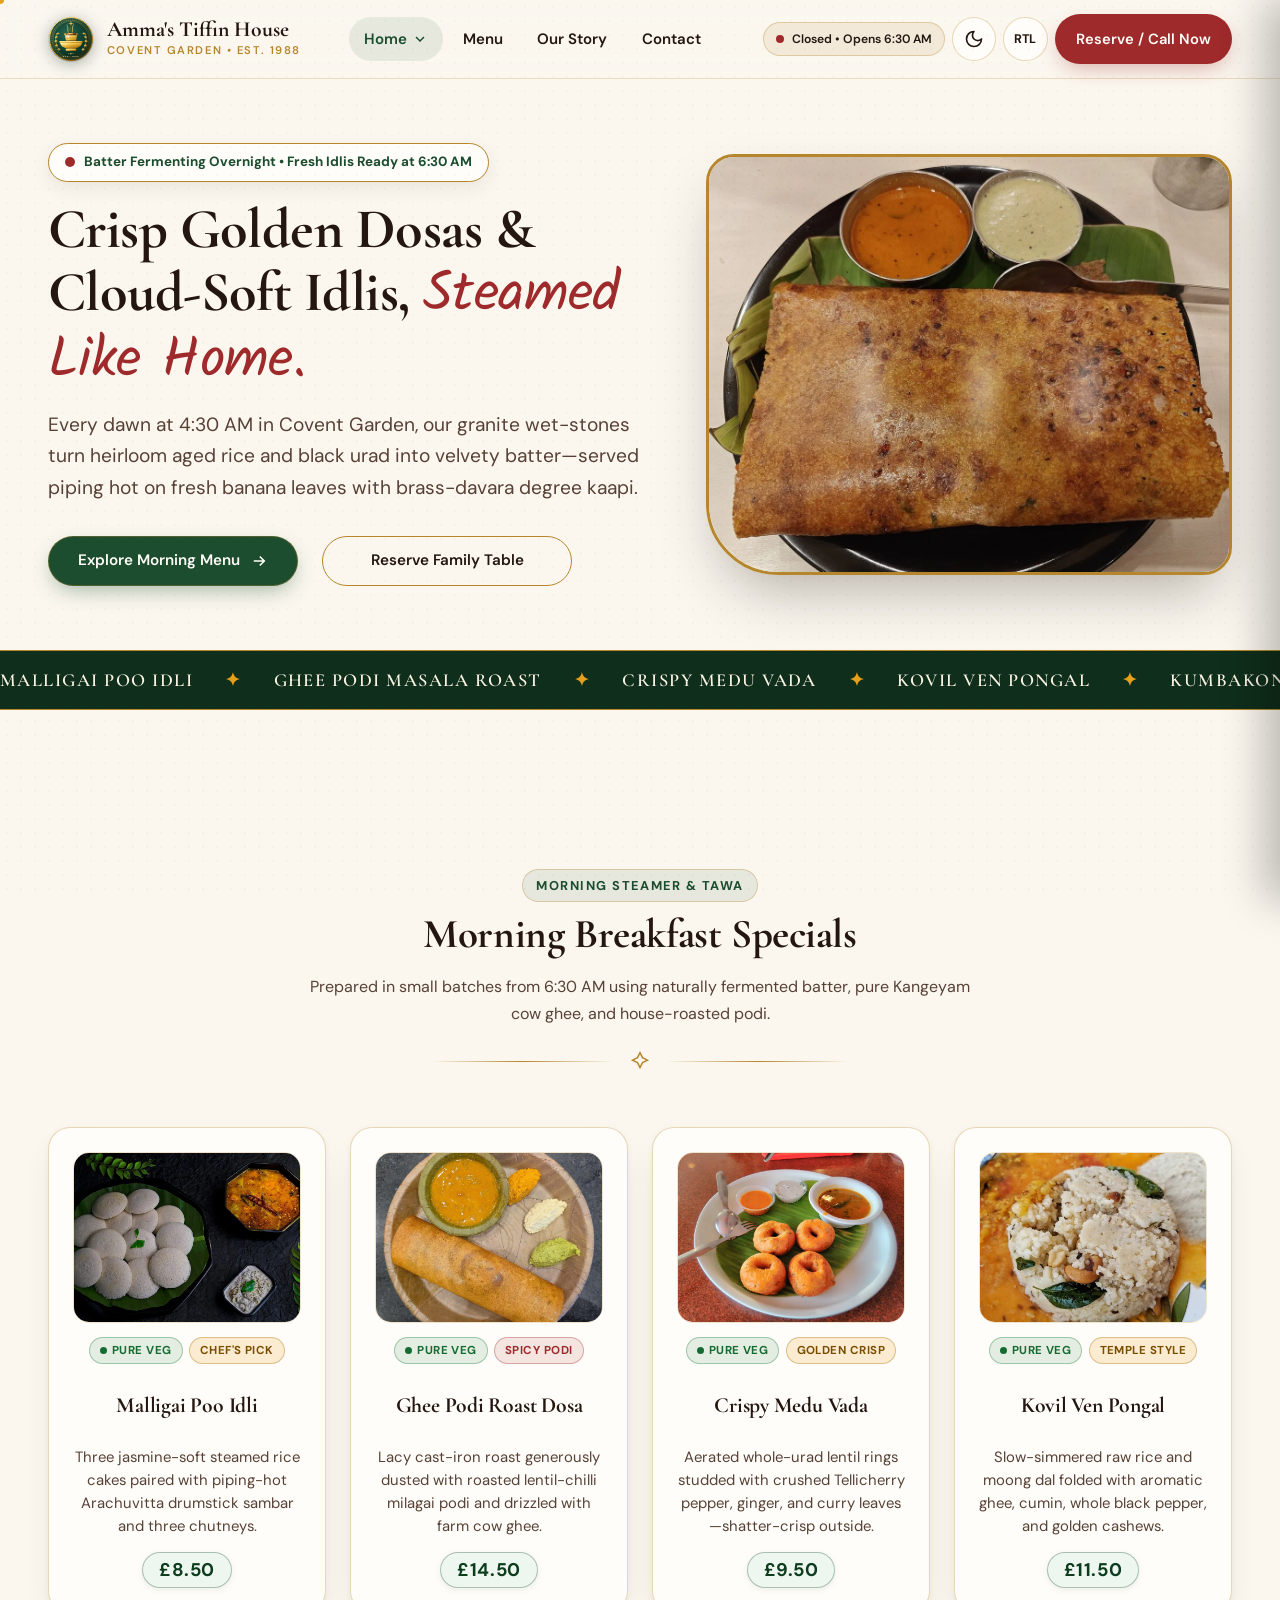
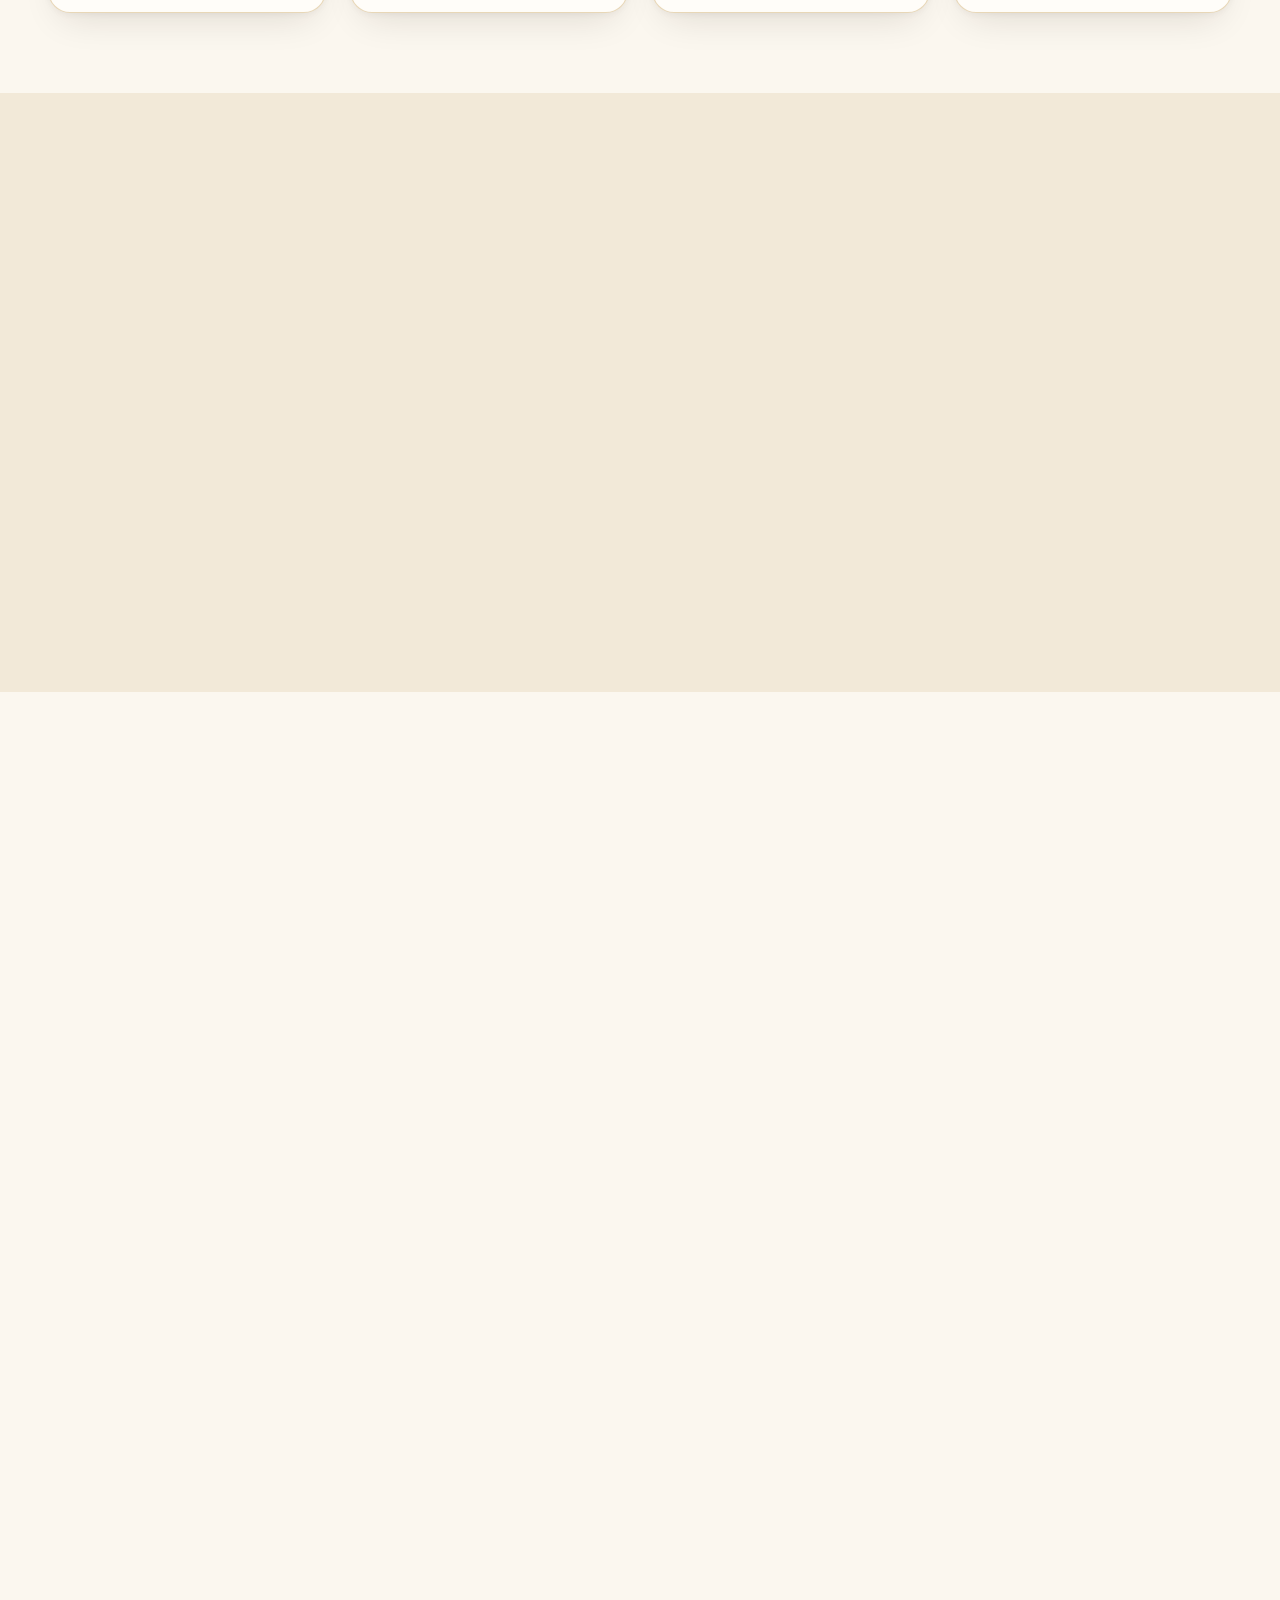
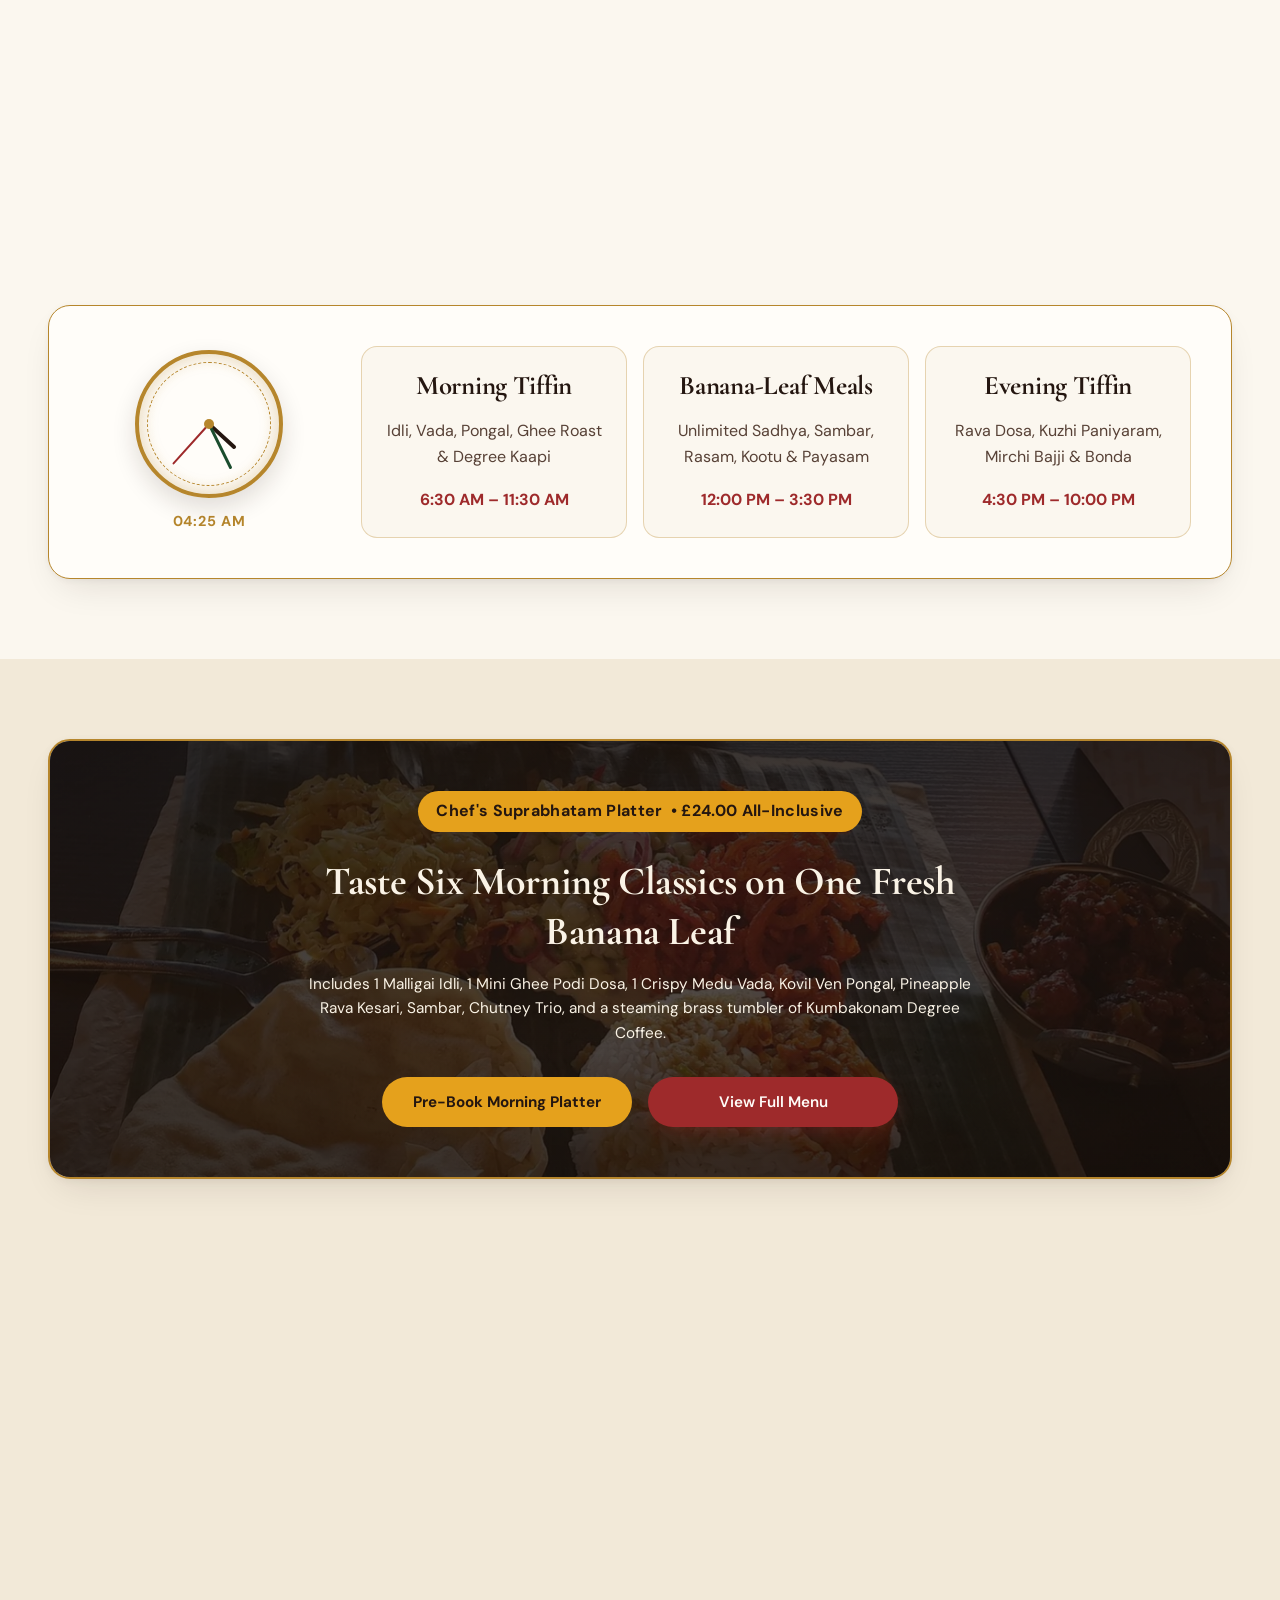
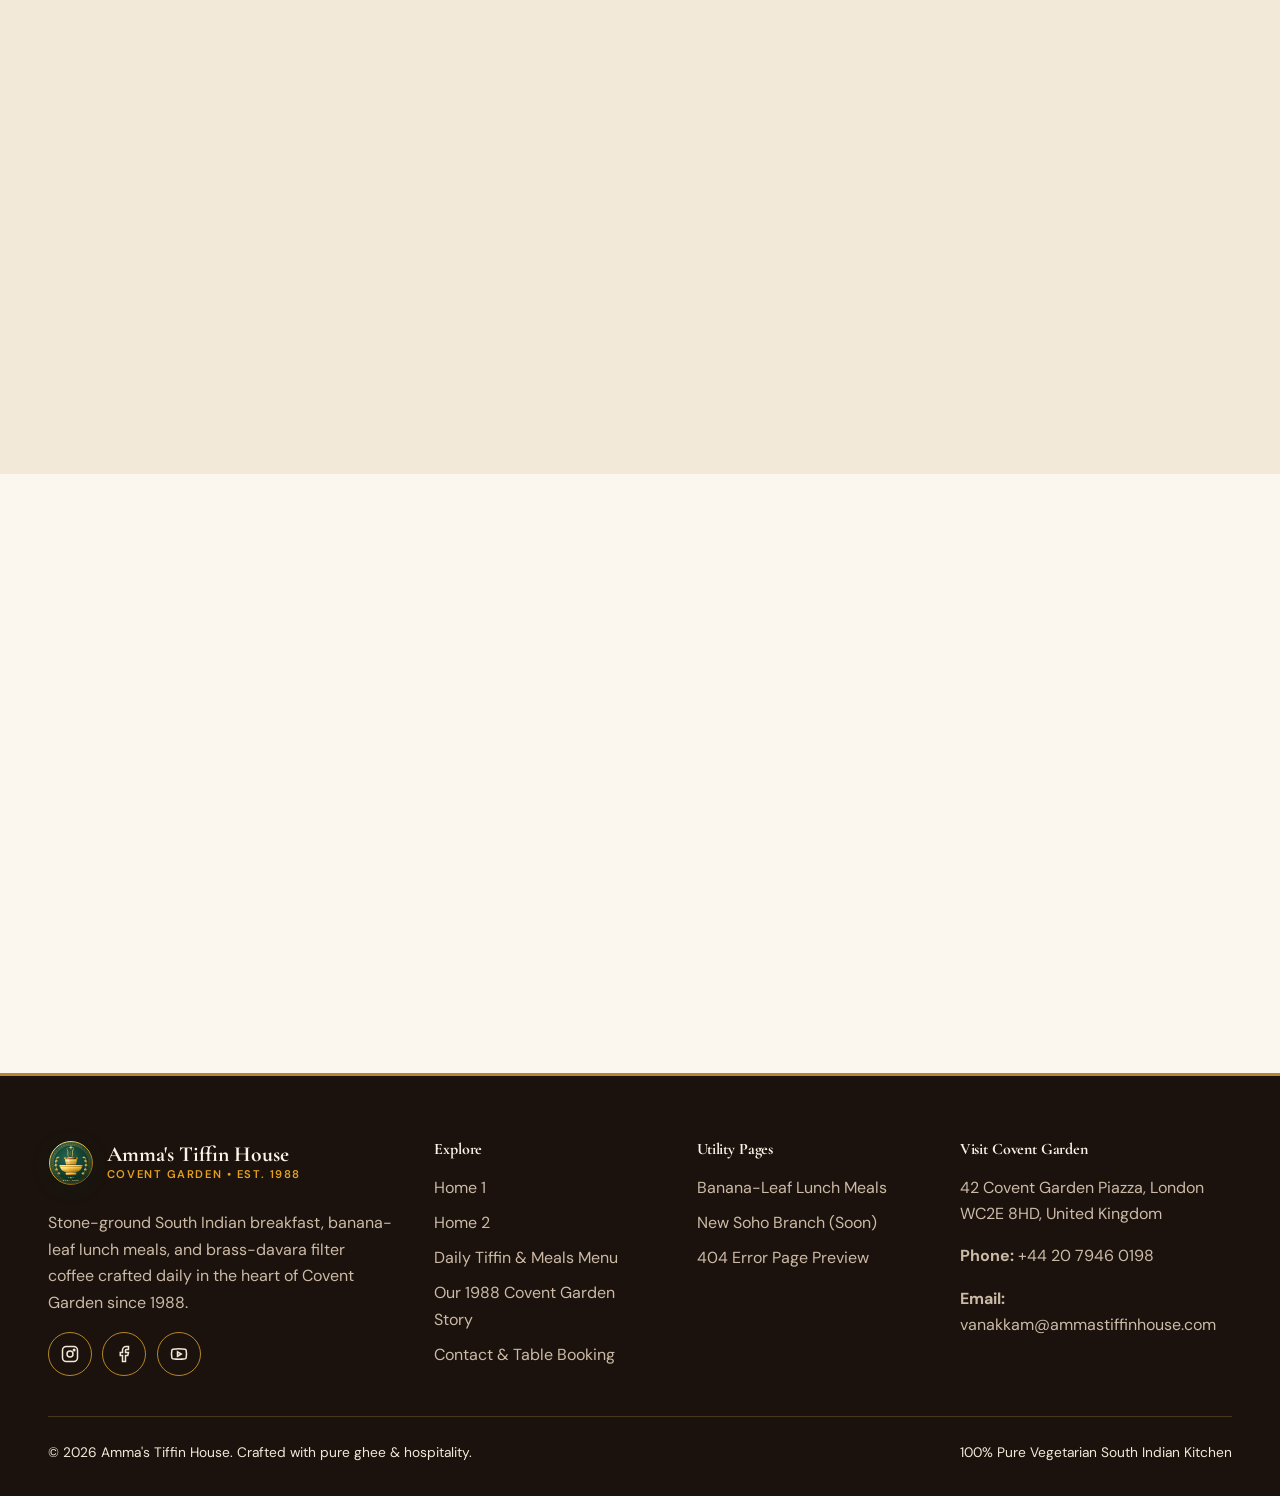
==== commit 0ee4eef1: "3" ====
--- a/pages/index.html
+++ b/pages/index.html
@@ -36,8 +36,11 @@
     })();
   </script>
 
-  <!-- Stylesheets -->
+  <!-- Stylesheets (Base, Separated Mobile/Tab/1024 Views, Dark Mode & RTL) -->
   <link rel="stylesheet" href="../assets/css/style.css" />
+  <link rel="stylesheet" href="../assets/css/mobile.css" media="(max-width: 767.98px)" />
+  <link rel="stylesheet" href="../assets/css/tablet.css" media="(min-width: 768px) and (max-width: 1023.98px)" />
+  <link rel="stylesheet" href="../assets/css/desktop-1024.css" media="(min-width: 1024px)" />
   <link rel="stylesheet" href="../assets/css/dark-mode.css" />
   <link rel="stylesheet" href="../assets/css/rtl.css" />
 
@@ -192,25 +195,63 @@
   <!-- Mobile Navigation Drawer -->
   <div class="nav-backdrop" data-nav-backdrop></div>
   <aside id="mobile-drawer" class="nav-drawer" data-nav-drawer aria-label="Mobile Navigation">
-    <div class="brand-logo">
-      <span class="brand-logo__emblem" aria-hidden="true">
-        <img src="../assets/images/logo.svg" alt="Amma's Tiffin House Logo" class="brand-logo__img" width="46" height="46" />
-      </span>
-      <span class="brand-logo__text">
-        <span class="brand-logo__name">Amma's Tiffin House</span>
-        <span class="brand-logo__sub">South Indian Tiffin</span>
-      </span>
+    <div class="nav-drawer__header">
+      <button type="button" class="icon-btn nav-drawer__close" data-nav-close aria-label="Close navigation menu">
+        <svg width="20" height="20" viewBox="0 0 24 24" fill="none" stroke="currentColor" stroke-width="2.2" stroke-linecap="round" stroke-linejoin="round" aria-hidden="true">
+          <line x1="18" y1="6" x2="6" y2="18"></line>
+          <line x1="6" y1="6" x2="18" y2="18"></line>
+        </svg>
+      </button>
     </div>
+
+    <!-- Mobile Drawer Utility Controls: Theme & RTL -->
+    <div class="nav-drawer__actions" aria-label="Appearance and language preferences">
+      <button type="button" class="icon-btn" data-theme-toggle aria-pressed="false" aria-label="Switch to Filter Coffee dark mode">
+        <span class="theme-toggle__moon" aria-hidden="true">
+          <svg width="20" height="20" viewBox="0 0 24 24" fill="none" stroke="currentColor" stroke-width="2" stroke-linecap="round" stroke-linejoin="round">
+            <path d="M12 3a6 6 0 0 0 9 9 9 9 0 1 1-9-9Z"/>
+          </svg>
+        </span>
+        <span class="theme-toggle__sun" aria-hidden="true">
+          <svg width="20" height="20" viewBox="0 0 24 24" fill="none" stroke="currentColor" stroke-width="2" stroke-linecap="round" stroke-linejoin="round">
+            <circle cx="12" cy="12" r="4.5"/>
+            <line x1="12" y1="2" x2="12" y2="4.5"/>
+            <line x1="12" y1="19.5" x2="12" y2="22"/>
+            <line x1="4.22" y1="4.22" x2="6" y2="6"/>
+            <line x1="18" y1="18" x2="19.78" y2="19.78"/>
+            <line x1="2" y1="12" x2="4.5" y2="12"/>
+            <line x1="19.5" y1="12" x2="22" y2="12"/>
+            <line x1="4.22" y1="19.78" x2="6" y2="18"/>
+            <line x1="18" y1="6" x2="19.78" y2="4.22"/>
+          </svg>
+        </span>
+      </button>
+
+      <button type="button" class="icon-btn" data-rtl-toggle aria-pressed="false" aria-label="Switch layout direction to Right-to-Left">
+        <span data-rtl-label>RTL</span>
+      </button>
+    </div>
+
     <ul class="nav-drawer__list">
-      <li><a href="./index.html" class="nav-drawer__link" aria-current="page">Home 1</a></li>
-      <li class="nav-drawer__sub"><a href="./home-2.html" class="nav-drawer__link">Home 2</a></li>
-      <li><a href="./menu.html" class="nav-drawer__link">Menu by Meal Time</a></li>
+      <li class="nav-drawer__dropdown is-open" data-drawer-dropdown>
+        <button type="button" class="nav-drawer__dropdown-trigger is-current" data-drawer-dropdown-trigger aria-expanded="true">
+          <span>Home</span>
+          <svg class="nav-drawer__arrow" width="16" height="16" viewBox="0 0 24 24" fill="none" stroke="currentColor" stroke-width="2.2" aria-hidden="true">
+            <path d="m6 9 6 6 6-6"/>
+          </svg>
+        </button>
+        <ul class="nav-drawer__sub-menu">
+          <li><a href="./index.html" class="nav-drawer__link" aria-current="page">Home 1</a></li>
+          <li><a href="./home-2.html" class="nav-drawer__link">Home 2</a></li>
+        </ul>
+      </li>
+      <li><a href="./menu.html" class="nav-drawer__link">Menu</a></li>
       <li><a href="./our-story.html" class="nav-drawer__link">Our Story</a></li>
-      <li><a href="./contact.html" class="nav-drawer__link">Contact &amp; Location Map</a></li>
+      <li><a href="./contact.html" class="nav-drawer__link">Contact</a></li>
     </ul>
-    <!-- TODO: Update phone number -->
-    <a href="tel:+442079460198" class="btn btn--kumkum">Call <span class="ltr-num">+44 20 7946 0198</span></a>
-    <a href="./contact.html#reserve-table" class="btn btn--primary">Book a Morning Table</a>
+
+    <!-- Reservation & CTA (Same as Web View) -->
+    <a href="./contact.html#reserve-table" class="btn btn--kumkum">Reserve / Call Now</a>
   </aside>
 
   <!-- =====================================================================
@@ -588,8 +629,8 @@
           <div class="combo-parallax-banner__overlay" aria-hidden="true"></div>
           <div class="combo-parallax-banner__content">
             <div class="combo-price-pill">
-              <span>Chef's Suprabhatam Platter</span>
-              <span>• £24.00 All-Inclusive</span>
+              <span class="combo-price-pill__title">Chef's Suprabhatam Platter</span>
+              <span class="combo-price-pill__price"><span class="combo-price-pill__sep">•</span> £24.00 All-Inclusive</span>
             </div>
             <h2 id="combo-heading">Taste Six Morning Classics on One Fresh Banana Leaf</h2>
             <p>
@@ -681,7 +722,7 @@
           <p>
             Whether for dawn filter kaapi, leisurely banana-leaf lunch sadhya, or twilight hot bondas—our doors and hearth in Covent Garden are open every day. Join our table or subscribe to Amma's kitchen circle for heirloom recipes and seasonal festival announcements.
           </p>
-          <div style="display: flex; gap: 1rem; justify-content: center; flex-wrap: wrap; margin-block: 1.5rem 2rem;">
+          <div class="newsletter-actions hero-split__actions" style="margin-block: 1.5rem 2rem;">
             <a href="./contact.html#reserve-table" class="btn btn--turmeric" data-magnetic>
               Reserve a Table
             </a>
--- a/assets/css/style.css
+++ b/assets/css/style.css
@@ -1,9 +1,15 @@
 /* ==========================================================================
-   AMMA'S TIFFIN HOUSE — MASTER STYLESHEET (style.css)
-   Premium Multi-Page South Indian Tiffin Restaurant Template
-   Palette: Banana-Leaf Green, Turmeric Gold, Kumkum Maroon, Coconut Cream,
-            Filter-Coffee Brown & Temple-Brass Gold.
-   Spacing: 8px base scale | Breakpoints: 640px, 1024px, 1280px (Mobile-First)
+   AMMA'S TIFFIN HOUSE — MASTER BASE STYLESHEET (style.css)
+   Contains global tokens, typography, colors, resets & base components.
+   
+   IMPORTANT ARCHITECTURE NOTE:
+   VIEW-SPECIFIC RESPONSIVE CODES ARE STRICTLY SEPARATED:
+   - MOBILE VIEW (< 768px):           assets/css/mobile.css
+   - TAB (TABLET) VIEW (768px-1023px): assets/css/tablet.css
+   - 1024+ DESKTOP VIEW (>= 1024px):   assets/css/desktop-1024.css
+
+   To modify styles for a specific view, edit ONLY its corresponding file above!
+   Changes made in one view file will NEVER affect the other views.
    ========================================================================== */
 
 /* --------------------------------------------------------------------------
@@ -229,6 +235,7 @@
   --space-4: 2rem;     /* 32px */
   --space-5: 2.5rem;   /* 40px */
   --space-6: 3rem;     /* 48px */
+  --space-7: 3.5rem;   /* 56px */
   --space-8: 4rem;     /* 64px */
   --space-10: 5rem;    /* 80px */
   --space-12: 6rem;    /* 96px */
@@ -239,6 +246,7 @@
   --radius-lg: 1.375rem;
   --radius-pill: 999px;
 
+  --header-height: 78px;
   --header-bg: rgba(251, 247, 239, 0.88);
   --header-border: rgba(182, 134, 44, 0.25);
   --card-shadow: 0 16px 38px -14px rgba(36, 22, 16, 0.14), 0 2px 8px rgba(36, 22, 16, 0.05);
@@ -937,6 +945,21 @@
   color: var(--filter-coffee);
 }
 
+/* Theme & RTL Toggles Responsive Placement:
+   On mobile and tab views (< 1024px), these 2 icons move inside the hamburger menu.
+   On desktop (>= 1024px), they are displayed in the header actions bar. */
+.header-actions [data-theme-toggle],
+.header-actions [data-rtl-toggle] {
+  display: none;
+}
+
+@media (min-width: 1024px) {
+  .header-actions [data-theme-toggle],
+  .header-actions [data-rtl-toggle] {
+    display: inline-flex;
+  }
+}
+
 .header-cta {
   display: none;
 }
@@ -996,6 +1019,89 @@
 
 .nav-drawer.is-open {
   transform: translateX(0);
+}
+
+.nav-drawer__header {
+  display: flex;
+  align-items: center;
+  justify-content: flex-end;
+  gap: var(--space-2);
+  margin-bottom: var(--space-2);
+}
+
+.nav-drawer__close {
+  flex-shrink: 0;
+  margin-inline-start: auto;
+}
+
+.nav-drawer__actions {
+  display: flex;
+  align-items: center;
+  gap: 0.65rem;
+  padding: 0.45rem 0.65rem;
+  background: var(--coconut-muted);
+  border: 1px solid var(--brass-border);
+  border-radius: var(--radius-sm);
+  margin-block: 0.15rem 0.35rem;
+}
+
+.nav-drawer__actions [data-theme-toggle],
+.nav-drawer__actions [data-rtl-toggle] {
+  display: inline-flex !important;
+}
+
+.nav-drawer__dropdown {
+  display: flex;
+  flex-direction: column;
+}
+
+.nav-drawer__dropdown-trigger {
+  display: flex;
+  align-items: center;
+  justify-content: space-between;
+  width: 100%;
+  min-height: 46px;
+  padding: 0.65rem 0.9rem;
+  font-weight: 600;
+  border-radius: var(--radius-sm);
+  background: none;
+  border: none;
+  color: var(--filter-coffee);
+  cursor: pointer;
+  text-align: inherit;
+  font-family: inherit;
+  font-size: inherit;
+  transition: background-color 160ms ease, color 160ms ease;
+}
+
+.nav-drawer__dropdown-trigger:hover,
+.nav-drawer__dropdown.is-open .nav-drawer__dropdown-trigger {
+  background: var(--leaf-tint);
+  color: var(--leaf);
+}
+
+.nav-drawer__arrow {
+  transition: transform 200ms ease;
+}
+
+.nav-drawer__dropdown.is-open .nav-drawer__arrow {
+  transform: rotate(180deg);
+}
+
+.nav-drawer__sub-menu {
+  list-style: none;
+  padding: 0;
+  margin: 0.25rem 0 0.45rem;
+  padding-inline-start: var(--space-3);
+  border-inline-start: 2px solid var(--brass-border);
+  margin-inline-start: var(--space-3);
+  display: flex;
+  flex-direction: column;
+  gap: 0.25rem;
+}
+
+.nav-drawer__dropdown:not(.is-open) .nav-drawer__sub-menu {
+  display: none;
 }
 
 .nav-drawer__list {
@@ -1434,7 +1540,8 @@
    -------------------------------------------------------------------------- */
 .hero-split {
   position: relative;
-  padding-block: var(--space-5) 0;
+  padding-block-start: var(--space-6);
+  padding-block-end: var(--space-8);
   overflow: hidden;
 }
 
@@ -1979,6 +2086,14 @@
   text-align: center;
 }
 
+.newsletter-actions {
+  display: flex;
+  justify-content: center;
+  align-items: center;
+  gap: 1rem;
+  flex-wrap: wrap;
+}
+
 .newsletter-form__row {
   display: flex;
   flex-direction: column;
@@ -2029,10 +2144,19 @@
   opacity: 1;
 }
 
+.hero-kenburns__slide picture {
+  position: absolute;
+  inset: 0;
+  display: block;
+  width: 100%;
+  height: 100%;
+}
+
 .hero-kenburns__slide img {
   width: 100%;
   height: 100%;
   object-fit: cover;
+  object-position: center;
   transform: scale(1.02);
   transition: transform 4500ms ease-out;
 }
@@ -2210,6 +2334,12 @@
   margin-bottom: var(--space-3);
 }
 
+.snap-toolbar__controls {
+  display: flex;
+  align-items: center;
+  gap: 0.5rem;
+}
+
 .snap-track {
   display: grid;
   grid-auto-flow: column;
@@ -2395,6 +2525,17 @@
 
 :root[data-theme="dark"] .plate-summary__row--grand {
   color: var(--turmeric);
+}
+
+.plate-summary__actions {
+  display: flex;
+  flex-wrap: wrap;
+  gap: 0.65rem;
+  margin-top: 1.25rem;
+}
+
+.plate-summary__actions .btn--primary {
+  flex: 1;
 }
 
 /* Masonry Kitchen & Ambience Mosaic + Lightbox */
@@ -3187,10 +3328,17 @@
   z-index: 1;
 }
 
+.contact-hero__bg picture {
+  display: block;
+  width: 100%;
+  height: 100%;
+}
+
 .contact-hero__bg img {
   width: 100%;
   height: 100%;
   object-fit: cover;
+  object-position: center;
 }
 
 .contact-hero__scrim {
--- a/assets/css/mobile.css
+++ b/assets/css/mobile.css
@@ -0,0 +1,797 @@
+/* ==========================================================================
+   AMMA'S TIFFIN HOUSE - MOBILE VIEW STYLESHEET
+   --------------------------------------------------------------------------
+   VIEW: Mobile Devices Only
+   SCOPE: Screen width <= 767.98px
+   NOTE: Any changes made in this file will ONLY affect MOBILE view.
+         It will NEVER affect Tab (Tablet) or 1024+ Desktop views.
+   ========================================================================== */
+
+@media (max-width: 767.98px) {
+
+  /* ------------------------------------------------------------------------
+     1. HEADER & TOP NAVIGATION (MOBILE VIEW)
+     ------------------------------------------------------------------------ */
+  /* Hide desktop horizontal menu on mobile */
+  .primary-nav {
+    display: none !important;
+  }
+
+  /* Show hamburger button on mobile */
+  .hamburger-btn {
+    display: inline-flex !important;
+  }
+
+  /* In mobile view, hide Theme & RTL buttons in top header bar (they are inside hamburger menu) */
+  .header-actions [data-theme-toggle],
+  .header-actions [data-rtl-toggle] {
+    display: none !important;
+  }
+
+  /* Kitchen hours live badge: hidden on mobile to conserve header space */
+  .status-badge {
+    display: none !important;
+  }
+
+  /* Header CTA button: hidden on mobile to give full prominence to logo and hamburger */
+  .header-cta {
+    display: none !important;
+  }
+
+  /* ------------------------------------------------------------------------
+     2. MOBILE DRAWER & ACTIONS (MOBILE VIEW)
+     ------------------------------------------------------------------------ */
+  .nav-drawer {
+    width: min(340px, 88vw);
+    padding: var(--space-4) var(--space-3);
+  }
+
+  .nav-drawer__header {
+    display: flex;
+    align-items: center;
+    justify-content: flex-end;
+    gap: var(--space-2);
+    margin-bottom: var(--space-2);
+  }
+
+  .nav-drawer__close {
+    flex-shrink: 0;
+    margin-inline-start: auto;
+  }
+
+  /* Preferences bar inside mobile drawer: Theme & RTL icons centered */
+  .nav-drawer__actions {
+    display: flex !important;
+    align-items: center;
+    justify-content: center !important;
+    gap: 1.25rem !important;
+    padding: 0.6rem 0.85rem;
+    background: var(--coconut-muted);
+    border: 1px solid var(--brass-border);
+    border-radius: var(--radius-sm);
+    margin-block: 0.25rem 0.75rem;
+  }
+
+  /* Navigation Links & Dropdown Triggers: Centered in Mobile Drawer */
+  .nav-drawer__list {
+    text-align: center !important;
+    align-items: center !important;
+    display: flex;
+    flex-direction: column;
+    gap: 0.4rem;
+  }
+
+  .nav-drawer__list > li {
+    width: 100%;
+    text-align: center;
+  }
+
+  .nav-drawer__link {
+    justify-content: center !important;
+    text-align: center !important;
+    width: 100%;
+  }
+
+  .nav-drawer__dropdown {
+    width: 100%;
+    align-items: center;
+  }
+
+  .nav-drawer__dropdown-trigger {
+    justify-content: center !important;
+    text-align: center !important;
+    gap: 0.5rem !important;
+    width: 100%;
+  }
+
+  .nav-drawer__sub-menu {
+    border-inline-start: none !important;
+    padding-inline-start: 0 !important;
+    margin-inline: 0 !important;
+    width: 100%;
+    display: flex;
+    flex-direction: column;
+    align-items: center !important;
+    text-align: center !important;
+    gap: 0.35rem;
+  }
+
+  .nav-drawer__sub-menu li {
+    width: 100%;
+    text-align: center;
+  }
+
+  .nav-drawer__sub-menu .nav-drawer__link {
+    justify-content: center !important;
+    text-align: center !important;
+  }
+
+  /* Bottom Drawer CTA Button */
+  .nav-drawer .btn {
+    width: 100% !important;
+    justify-content: center !important;
+    text-align: center !important;
+    margin-top: 0.75rem;
+  }
+
+  /* ------------------------------------------------------------------------
+     3. CONTAINERS, SPACING & TYPOGRAPHY (MOBILE VIEW)
+     ------------------------------------------------------------------------ */
+  .container {
+    padding-inline: var(--space-3);
+  }
+
+  .section {
+    padding-block: var(--space-6);
+  }
+
+  /* All Headings: Center-aligned on Mobile */
+  h1, .h1 {
+    font-size: clamp(2rem, 8.5vw, 2.75rem);
+    line-height: 1.14;
+    text-align: center;
+  }
+
+  h2, .h2 {
+    font-size: clamp(1.6rem, 6.5vw, 2.15rem);
+    line-height: 1.18;
+    text-align: center;
+  }
+
+  h3, .h3 {
+    font-size: clamp(1.2rem, 4.5vw, 1.45rem);
+    text-align: center;
+  }
+
+  h4, .h4, h5, .h5, h6, .h6 {
+    text-align: center;
+  }
+
+  /* All Tags, Eyebrows & Badges: Center-aligned on Mobile */
+  .eyebrow,
+  .hero-live-badge,
+  .badge,
+  .story-signature {
+    display: inline-flex;
+    margin-inline: auto;
+    text-align: center;
+  }
+
+  /* Section Headers & Intros: Center-aligned on Mobile */
+  .section-header,
+  .section-header--left,
+  .menu-panel .section-header {
+    text-align: center !important;
+    margin-inline: auto !important;
+    display: flex;
+    flex-direction: column;
+    align-items: center;
+  }
+
+  .section-header p,
+  .section-header .section-desc {
+    text-align: center;
+    margin-inline: auto;
+  }
+
+  /* ------------------------------------------------------------------------
+     4. HOME 1: HERO & SPECIALS (MOBILE VIEW)
+     ------------------------------------------------------------------------ */
+  .hero-split {
+    padding-block-start: var(--space-5);
+    padding-block-end: 0;
+  }
+
+  .hero-split__grid {
+    grid-template-columns: 1fr;
+    gap: var(--space-6);
+    padding-bottom: var(--space-5);
+  }
+
+  /* Marquee Dish Running Ticker: Clean spacing on mobile */
+  .dish-marquee {
+    margin-block-start: var(--space-2);
+  }
+
+  /* Leave comfortable, prominent gap between Dish Marquee strip and Morning Steamer tag */
+  .hero-split + .section,
+  section[aria-labelledby="specials-heading"] {
+    padding-block-start: var(--space-6) !important;
+  }
+
+  .hero-split__copy {
+    text-align: center;
+    display: flex;
+    flex-direction: column;
+    align-items: center;
+  }
+
+  .hero-live-badge {
+    margin-inline: auto;
+    margin-bottom: var(--space-3);
+  }
+
+  .hero-split__lead {
+    text-align: center;
+    margin-inline: auto;
+  }
+
+  .hero-split__actions,
+  .newsletter-actions {
+    display: flex;
+    flex-direction: column;
+    align-items: stretch;
+    justify-content: center;
+    margin-inline: auto;
+    width: 100%;
+    max-width: 360px;
+    gap: 0.75rem;
+  }
+
+  .hero-split__actions .btn,
+  .newsletter-actions .btn {
+    width: 100%;
+    justify-content: center;
+    text-align: center;
+  }
+
+  .hero-split__badge-ring {
+    width: 108px;
+    height: 108px;
+    left: 0.5rem;
+    bottom: -1rem;
+  }
+
+  .hero-split__badge-center {
+    font-size: 0.82rem;
+  }
+
+  .tiffin-card__title {
+    min-height: 2.8rem;
+    font-size: 1.25rem;
+  }
+
+  .timings-strip {
+    grid-template-columns: 1fr;
+    padding: var(--space-4);
+  }
+
+  .timings-strip__header {
+    text-align: center;
+    display: flex;
+    flex-direction: column;
+    align-items: center;
+  }
+
+  .timings-strip__header p {
+    text-align: center;
+    margin-inline: auto;
+  }
+
+  .timings-slots {
+    grid-template-columns: 1fr;
+  }
+
+  .newsletter-card,
+  .newsletter-panel {
+    text-align: center;
+    padding: var(--space-4) var(--space-3);
+  }
+
+  .newsletter-card .eyebrow,
+  .newsletter-card h2,
+  .newsletter-card p,
+  .newsletter-panel .eyebrow,
+  .newsletter-panel h2,
+  .newsletter-panel p {
+    text-align: center;
+    margin-inline: auto;
+  }
+
+  .newsletter-form__row {
+    flex-direction: column;
+  }
+
+  .newsletter-form__row .btn {
+    width: 100%;
+  }
+
+  .thali-feature-banner__content {
+    text-align: center;
+  }
+
+  .thali-feature-banner__content .eyebrow,
+  .thali-feature-banner__content h2,
+  .thali-feature-banner__content p {
+    text-align: center;
+    margin-inline: auto;
+  }
+
+  /* Chef's Combo Parallax Banner & Price Pill: Mobile Alignment */
+  .combo-parallax-banner__content {
+    text-align: center;
+    padding: var(--space-4) var(--space-3);
+  }
+
+  .combo-parallax-banner__content h2,
+  .combo-parallax-banner__content p {
+    text-align: center;
+    margin-inline: auto;
+  }
+
+  .combo-price-pill {
+    display: inline-flex;
+    flex-direction: column;
+    align-items: center;
+    justify-content: center;
+    text-align: center;
+    gap: 0.2rem;
+    padding: 0.6rem 1.4rem;
+    border-radius: 999px;
+    font-size: 0.9rem;
+    line-height: 1.35;
+    max-width: 94%;
+    margin-inline: auto;
+    margin-bottom: var(--space-3);
+  }
+
+  .combo-price-pill__title {
+    display: block;
+    text-align: center;
+    font-weight: 700;
+  }
+
+  .combo-price-pill__price {
+    display: block;
+    text-align: center;
+    font-size: 0.85rem;
+    font-weight: 600;
+    opacity: 0.95;
+  }
+
+  .combo-price-pill__sep {
+    display: none;
+  }
+
+  /* ------------------------------------------------------------------------
+     5. HOME 2: HERO & MODULES (MOBILE VIEW)
+     ------------------------------------------------------------------------ */
+  .hero-kenburns__slides,
+  .hero-kenburns__slide,
+  .hero-kenburns__slide picture,
+  .hero-kenburns__slide img {
+    width: 100%;
+    height: 100%;
+    display: block;
+    object-fit: cover;
+    object-position: center;
+  }
+
+  .hero-kenburns__social-rail {
+    display: none !important;
+  }
+
+  .hero-kenburns__center {
+    text-align: center;
+    margin-inline: auto;
+  }
+
+  .hero-kenburns__center h1,
+  .hero-kenburns__center p {
+    text-align: center;
+    margin-inline: auto;
+  }
+
+  .snap-toolbar {
+    flex-direction: column;
+    align-items: center;
+    text-align: center;
+    gap: var(--space-3);
+    margin-bottom: var(--space-4);
+  }
+
+  .snap-toolbar > div:first-child {
+    display: flex;
+    flex-direction: column;
+    align-items: center;
+    text-align: center;
+    width: 100%;
+  }
+
+  .snap-toolbar .eyebrow,
+  .snap-toolbar h2,
+  .snap-toolbar p {
+    text-align: center;
+    margin-inline: auto;
+  }
+
+  .snap-toolbar__controls {
+    display: flex;
+    justify-content: center;
+    align-items: center;
+    gap: 0.75rem;
+  }
+
+  .snap-toolbar .icon-btn {
+    width: 44px;
+    height: 44px;
+  }
+
+  .snap-toolbar .btn {
+    margin-inline: auto;
+  }
+
+  .snap-track {
+    grid-auto-columns: minmax(280px, 82vw);
+  }
+
+  .plate-builder-grid {
+    grid-template-columns: 1fr;
+  }
+
+  .plate-builder-intro {
+    text-align: center;
+    display: flex;
+    flex-direction: column;
+    align-items: center;
+  }
+
+  .plate-builder-intro .eyebrow,
+  .plate-builder-intro h2,
+  .plate-builder-intro p {
+    text-align: center;
+    margin-inline: auto;
+  }
+
+  .plate-choices-grid {
+    grid-template-columns: 1fr;
+  }
+
+  .plate-summary {
+    position: static;
+    padding: var(--space-3);
+  }
+
+  .plate-summary__actions {
+    display: flex;
+    flex-direction: column;
+    width: 100%;
+    gap: 0.75rem;
+    margin-top: 1.25rem;
+  }
+
+  .plate-summary__actions .btn {
+    width: 100%;
+    justify-content: center;
+    text-align: center;
+  }
+
+  .mosaic-grid {
+    grid-template-columns: 1fr;
+  }
+
+  .insta-strip {
+    grid-template-columns: repeat(2, 1fr);
+  }
+
+  /* ------------------------------------------------------------------------
+     6. MENU PAGE (MOBILE VIEW)
+     ------------------------------------------------------------------------ */
+  .menu-page-header {
+    text-align: center;
+    display: flex;
+    flex-direction: column;
+    align-items: center;
+  }
+
+  .menu-page-header .eyebrow,
+  .menu-page-header h1,
+  .menu-page-header p {
+    text-align: center;
+    margin-inline: auto;
+  }
+
+  .menu-breakfast-grid {
+    grid-template-columns: 1fr;
+  }
+
+  .lunch-feature-duo {
+    grid-template-columns: 1fr;
+  }
+
+  .evening-compact-grid {
+    grid-template-columns: 1fr;
+  }
+
+  .bev-two-col {
+    grid-template-columns: 1fr;
+  }
+
+  .bev-medallions {
+    grid-template-columns: 1fr;
+  }
+
+  .dotted-menu-sheet {
+    padding: var(--space-4) var(--space-3);
+    overflow: hidden;
+  }
+
+  .dotted-menu-list {
+    gap: var(--space-3);
+  }
+
+  .dotted-menu-list li {
+    padding-bottom: var(--space-3);
+    border-bottom: 1px dashed var(--brass-border);
+  }
+
+  .dotted-menu-list li:last-child {
+    border-bottom: none;
+    padding-bottom: 0;
+  }
+
+  .dotted-menu-row__top {
+    display: flex;
+    flex-wrap: wrap;
+    align-items: center;
+    gap: 0.35rem 0.5rem;
+  }
+
+  .dotted-menu-row__name {
+    width: 100%;
+    font-size: 1.18rem;
+    line-height: 1.35;
+    margin-bottom: 0.15rem;
+  }
+
+  .dotted-menu-row__leader {
+    flex: 1;
+    min-width: 16px;
+    border-bottom: 2px dotted var(--brass);
+    align-self: center;
+  }
+
+  .dotted-menu-row__price {
+    font-size: 1.15rem;
+    white-space: nowrap;
+    margin-inline-start: auto;
+  }
+
+  /* ------------------------------------------------------------------------
+     7. OUR STORY (MOBILE VIEW)
+     ------------------------------------------------------------------------ */
+  .story-hero__grid {
+    grid-template-columns: 1fr;
+  }
+
+  .story-hero .container > div:first-child,
+  .story-hero__copy {
+    text-align: center;
+    display: flex;
+    flex-direction: column;
+    align-items: center;
+  }
+
+  .story-hero h1,
+  .story-hero p,
+  .story-signature {
+    text-align: center;
+    margin-inline: auto;
+  }
+
+  .zigzag-row {
+    grid-template-columns: 1fr;
+    gap: var(--space-4);
+  }
+
+  .zigzag-row__content {
+    text-align: center;
+    display: flex;
+    flex-direction: column;
+    align-items: center;
+  }
+
+  .zigzag-row__content .eyebrow,
+  .zigzag-row__content h3,
+  .zigzag-row__content p {
+    text-align: center;
+    margin-inline: auto;
+  }
+
+  .zigzag-row--reverse .zigzag-row__media {
+    order: 0;
+  }
+
+  .heritage-timeline::before {
+    left: 1rem;
+    transform: none;
+  }
+
+  .timeline-step {
+    width: 100%;
+    padding-inline-start: 2.75rem;
+    padding-inline-end: 0;
+  }
+
+  .timeline-step:nth-child(even) {
+    margin-left: 0;
+    padding-inline-start: 2.75rem;
+  }
+
+  .timeline-step__dot {
+    left: 0.5rem !important;
+    right: auto !important;
+  }
+
+  /* ------------------------------------------------------------------------
+     8. CONTACT & RESERVATION (MOBILE VIEW)
+     ------------------------------------------------------------------------ */
+  .contact-hero {
+    position: relative;
+    padding-block: var(--space-6);
+    min-height: 380px;
+  }
+
+  .contact-hero__bg,
+  .contact-hero__bg picture,
+  .contact-hero__bg img {
+    position: absolute;
+    inset: 0;
+    width: 100%;
+    height: 100%;
+    display: block;
+    object-fit: cover;
+    object-position: center;
+  }
+
+  .contact-hero__inner {
+    text-align: center;
+    display: flex;
+    flex-direction: column;
+    align-items: center;
+  }
+
+  .contact-hero__inner .eyebrow,
+  .contact-hero__inner h1,
+  .contact-hero__inner p {
+    text-align: center;
+    margin-inline: auto;
+  }
+
+  .contact-split {
+    grid-template-columns: 1fr;
+  }
+
+  .contact-form-panel {
+    padding: var(--space-4);
+    text-align: center;
+    display: flex;
+    flex-direction: column;
+    align-items: center;
+  }
+
+  .contact-form-panel .eyebrow,
+  .contact-form-panel h2,
+  .contact-form-panel > p {
+    text-align: center;
+    margin-inline: auto;
+  }
+
+  .contact-form-panel form {
+    width: 100%;
+    text-align: start;
+  }
+
+  .form-grid-2 {
+    grid-template-columns: 1fr;
+  }
+
+  /* ------------------------------------------------------------------------
+     9. 404 & COMING SOON (MOBILE VIEW)
+     ------------------------------------------------------------------------ */
+  .error-stage {
+    text-align: center;
+    display: flex;
+    flex-direction: column;
+    align-items: center;
+  }
+
+  .error-stage .eyebrow,
+  .error-stage h1,
+  .error-stage p {
+    text-align: center;
+    margin-inline: auto;
+  }
+
+  .coming-soon-grid {
+    grid-template-columns: 1fr;
+  }
+
+  .coming-soon-grid > div:first-child {
+    text-align: center;
+    display: flex;
+    flex-direction: column;
+    align-items: center;
+  }
+
+  .coming-soon-grid .eyebrow,
+  .coming-soon-grid h1,
+  .coming-soon-grid p {
+    text-align: center;
+    margin-inline: auto;
+  }
+
+  .countdown-grid {
+    grid-template-columns: repeat(2, 1fr);
+    gap: var(--space-3);
+  }
+
+  /* ------------------------------------------------------------------------
+     10. FOOTER & UTILITIES (MOBILE VIEW)
+     ------------------------------------------------------------------------ */
+  .cards-grid-4,
+  .cards-grid-3 {
+    grid-template-columns: 1fr;
+  }
+
+  .site-footer {
+    padding-bottom: calc(var(--space-8) + 3rem);
+  }
+
+  .site-footer__grid {
+    grid-template-columns: 1fr;
+    gap: var(--space-5);
+    text-align: start;
+  }
+
+  .site-footer h4 {
+    text-align: start;
+    font-size: 1.15rem;
+    margin-bottom: var(--space-2);
+  }
+
+  .site-footer p {
+    text-align: start;
+  }
+
+  .site-footer .footer-links {
+    align-items: flex-start;
+    text-align: start;
+  }
+
+  .site-footer .social-row {
+    justify-content: flex-start;
+  }
+
+  .site-footer__bottom {
+    flex-direction: column;
+    text-align: center;
+    gap: var(--space-2);
+    padding-top: var(--space-4);
+  }
+
+  .steam-wisp--3 {
+    display: none !important;
+  }
+}
+
--- a/assets/css/tablet.css
+++ b/assets/css/tablet.css
@@ -0,0 +1,770 @@
+/* ==========================================================================
+   AMMA'S TIFFIN HOUSE - TAB (TABLET) VIEW STYLESHEET
+   --------------------------------------------------------------------------
+   VIEW: Tab (Tablet) Devices Only
+   SCOPE: Screen width from 768px up to 1023.98px
+   NOTE: Any changes made in this file will ONLY affect TAB view.
+         It will NEVER affect Mobile or 1024+ Desktop views.
+   ========================================================================== */
+
+@media (min-width: 768px) and (max-width: 1023.98px) {
+
+  /* ------------------------------------------------------------------------
+     1. HEADER & TOP NAVIGATION (TAB VIEW)
+     ------------------------------------------------------------------------ */
+  /* Hide desktop primary nav on tablet (uses hamburger drawer) */
+  .primary-nav {
+    display: none !important;
+  }
+
+  /* Show hamburger button on tablet */
+  .hamburger-btn {
+    display: inline-flex !important;
+  }
+
+  /* In tab view, hide Theme & RTL buttons in top header bar (they are inside hamburger menu) */
+  .header-actions [data-theme-toggle],
+  .header-actions [data-rtl-toggle] {
+    display: none !important;
+  }
+
+  /* Kitchen hours live badge: hidden on tablet */
+  .status-badge {
+    display: none !important;
+  }
+
+  /* Header CTA button: hidden on tablet navbar (available inside drawer) */
+  .header-cta {
+    display: none !important;
+  }
+
+  /* ------------------------------------------------------------------------
+     2. MOBILE/TAB DRAWER & ACTIONS (TAB VIEW)
+     ------------------------------------------------------------------------ */
+  .nav-drawer {
+    width: min(380px, 60vw);
+    padding: var(--space-5) var(--space-4);
+  }
+
+  .nav-drawer__header {
+    display: flex;
+    align-items: center;
+    justify-content: flex-end;
+    gap: var(--space-2);
+    margin-bottom: var(--space-2);
+  }
+
+  .nav-drawer__close {
+    flex-shrink: 0;
+    margin-inline-start: auto;
+  }
+
+  /* Preferences bar inside tab drawer: Theme & RTL icons centered */
+  .nav-drawer__actions {
+    display: flex !important;
+    align-items: center;
+    justify-content: center !important;
+    gap: 1.5rem !important;
+    padding: 0.65rem 0.95rem;
+    background: var(--coconut-muted);
+    border: 1px solid var(--brass-border);
+    border-radius: var(--radius-sm);
+    margin-block: 0.25rem 0.85rem;
+  }
+
+  /* Navigation Links & Dropdown Triggers: Centered in Tab Drawer */
+  .nav-drawer__list {
+    text-align: center !important;
+    align-items: center !important;
+    display: flex;
+    flex-direction: column;
+    gap: 0.45rem;
+  }
+
+  .nav-drawer__list > li {
+    width: 100%;
+    text-align: center;
+  }
+
+  .nav-drawer__link {
+    justify-content: center !important;
+    text-align: center !important;
+    width: 100%;
+  }
+
+  .nav-drawer__dropdown {
+    width: 100%;
+    align-items: center;
+  }
+
+  .nav-drawer__dropdown-trigger {
+    justify-content: center !important;
+    text-align: center !important;
+    gap: 0.5rem !important;
+    width: 100%;
+  }
+
+  .nav-drawer__sub-menu {
+    border-inline-start: none !important;
+    padding-inline-start: 0 !important;
+    margin-inline: 0 !important;
+    width: 100%;
+    display: flex;
+    flex-direction: column;
+    align-items: center !important;
+    text-align: center !important;
+    gap: 0.35rem;
+  }
+
+  .nav-drawer__sub-menu li {
+    width: 100%;
+    text-align: center;
+  }
+
+  .nav-drawer__sub-menu .nav-drawer__link {
+    justify-content: center !important;
+    text-align: center !important;
+  }
+
+  /* Bottom Drawer CTA Button */
+  .nav-drawer .btn {
+    width: 100% !important;
+    justify-content: center !important;
+    text-align: center !important;
+    margin-top: 0.85rem;
+  }
+
+  /* ------------------------------------------------------------------------
+     3. CONTAINERS, SPACING & TYPOGRAPHY (TAB VIEW)
+     ------------------------------------------------------------------------ */
+  .container {
+    padding-inline: var(--space-5);
+  }
+
+  .section {
+    padding-block: var(--space-8);
+  }
+
+  h1, .h1 {
+    font-size: clamp(2.3rem, 5vw, 3rem);
+    line-height: 1.16;
+    text-align: center;
+  }
+
+  h2, .h2 {
+    font-size: clamp(1.85rem, 4.2vw, 2.35rem);
+    line-height: 1.2;
+    text-align: center;
+  }
+
+  h3, .h3 {
+    text-align: center;
+  }
+
+  /* All Tags, Eyebrows & Badges: Center-aligned on Tab */
+  .eyebrow,
+  .hero-live-badge,
+  .story-signature {
+    display: inline-flex;
+    margin-inline: auto;
+    text-align: center;
+  }
+
+  /* Section Headers & Intros: Center-aligned on Tab */
+  .section-header,
+  .section-header--left,
+  .menu-panel .section-header {
+    text-align: center !important;
+    margin-inline: auto !important;
+    display: flex;
+    flex-direction: column;
+    align-items: center;
+  }
+
+  .section-header p,
+  .section-header .section-desc {
+    text-align: center;
+    margin-inline: auto;
+    max-width: 68ch;
+  }
+
+  /* ------------------------------------------------------------------------
+     4. HOME 1: HERO & SPECIALS (TAB VIEW)
+     ------------------------------------------------------------------------ */
+  .hero-split {
+    padding-block-start: var(--space-6);
+    padding-block-end: var(--space-8);
+  }
+
+  .hero-split__grid {
+    grid-template-columns: 1fr;
+    gap: var(--space-7);
+  }
+
+  .hero-split__copy {
+    text-align: center;
+    display: flex;
+    flex-direction: column;
+    align-items: center;
+    margin-inline: auto;
+    max-width: 680px;
+  }
+
+  .hero-live-badge {
+    margin-inline: auto;
+    margin-bottom: var(--space-3);
+  }
+
+  .hero-split__lead {
+    text-align: center;
+    margin-inline: auto;
+    max-width: 58ch;
+  }
+
+  .hero-split__actions {
+    display: flex;
+    flex-direction: row;
+    align-items: center;
+    justify-content: center;
+    gap: var(--space-3);
+    margin-inline: auto;
+  }
+
+  .hero-split__actions .btn,
+  .newsletter-actions .btn {
+    width: 250px;
+    max-width: 100%;
+    justify-content: center;
+    text-align: center;
+  }
+
+  .thali-feature-banner__content {
+    text-align: center;
+    display: flex;
+    flex-direction: column;
+    align-items: center;
+  }
+
+  .thali-feature-banner__content .hero-split__actions {
+    justify-content: center;
+  }
+
+  .timings-header {
+    text-align: center;
+    display: flex;
+    flex-direction: column;
+    align-items: center;
+  }
+
+  .timings-intro {
+    text-align: center;
+    margin-inline: auto;
+    max-width: 58ch;
+  }
+
+  .newsletter-actions {
+    display: flex;
+    justify-content: center;
+    align-items: center;
+    gap: 1rem;
+    margin-inline: auto;
+  }
+
+  .newsletter-box {
+    text-align: center;
+    display: flex;
+    flex-direction: column;
+    align-items: center;
+  }
+
+  .newsletter-box .eyebrow,
+  .newsletter-box h2,
+  .newsletter-box p {
+    text-align: center;
+    margin-inline: auto;
+  }
+
+  .combo-parallax-banner__copy {
+    text-align: center;
+    display: flex;
+    flex-direction: column;
+    align-items: center;
+  }
+
+  .combo-parallax-banner__copy .hero-split__actions {
+    justify-content: center;
+  }
+
+  .cards-grid-4 {
+    grid-template-columns: repeat(2, 1fr);
+    gap: var(--space-4);
+  }
+
+  .cards-grid-4 > :last-child:nth-child(odd) {
+    grid-column: 1 / -1;
+    width: 100%;
+    max-width: calc(50% - (var(--space-4) / 2));
+    margin-inline: auto;
+    justify-self: center;
+  }
+
+  .cards-grid-3 {
+    grid-template-columns: repeat(3, 1fr);
+    gap: 1rem;
+  }
+
+  /* All Cards Typography & Balanced Alignment (Tab / iPad Mini) */
+  .tiffin-card {
+    text-align: center;
+    align-items: center;
+    justify-content: flex-start;
+    padding: var(--space-3) 0.85rem;
+  }
+
+  .tiffin-card__inner {
+    text-align: center;
+    align-items: center;
+    width: 100%;
+    height: 100%;
+  }
+
+  .tiffin-card__title {
+    text-align: center;
+    margin-inline: auto;
+    font-size: clamp(1.05rem, 2.4vw, 1.25rem);
+    min-height: 2.8rem;
+    display: flex;
+    align-items: center;
+    justify-content: center;
+  }
+
+  .tiffin-card__desc {
+    text-align: center;
+    margin-inline: auto;
+    font-size: 0.88rem;
+    line-height: 1.5;
+  }
+
+  /* Testimonial Cards Layout & Authors / Names Alignment */
+  .testimonial-card__quote {
+    font-size: clamp(0.85rem, 1.8vw, 0.98rem);
+    line-height: 1.55;
+    font-style: italic;
+    color: var(--filter-coffee);
+    flex: 1 1 auto;
+    display: flex;
+    align-items: center;
+    justify-content: center;
+    text-align: center;
+    margin-inline: auto;
+    padding-bottom: 0.5rem;
+  }
+
+  .testimonial-card__author {
+    margin-top: auto;
+    width: 100%;
+    border-top: 1px solid var(--brass-border);
+    padding-top: 0.75rem;
+    display: flex;
+    flex-direction: column;
+    align-items: center;
+    justify-content: center;
+    text-align: center;
+    flex-shrink: 0;
+  }
+
+  .testimonial-card__name {
+    display: flex;
+    align-items: center;
+    justify-content: center;
+    text-align: center;
+    width: 100%;
+    min-height: 2.2rem;
+    font-family: var(--font-display);
+    font-size: clamp(0.88rem, 2vw, 1.12rem);
+    font-weight: 700;
+    color: var(--filter-coffee);
+    line-height: 1.2;
+    margin: 0 0 0.25rem 0;
+  }
+
+  .testimonial-card__role {
+    display: flex;
+    align-items: center;
+    justify-content: center;
+    text-align: center;
+    width: 100%;
+    min-height: 2.4rem;
+    color: var(--brass);
+    font-weight: 600;
+    text-transform: uppercase;
+    font-size: clamp(0.6rem, 1.3vw, 0.7rem);
+    letter-spacing: 0.04em;
+    line-height: 1.35;
+  }
+
+  .timings-strip {
+    grid-template-columns: 1fr;
+    padding: var(--space-5);
+  }
+
+  .timings-slots {
+    grid-template-columns: repeat(3, 1fr);
+  }
+
+  .newsletter-form__row {
+    flex-direction: row;
+    align-items: flex-start;
+  }
+
+  /* ------------------------------------------------------------------------
+     5. HOME 2: HERO & MODULES (TAB VIEW)
+     ------------------------------------------------------------------------ */
+  .hero-kenburns {
+    min-height: 580px;
+    padding-block: var(--space-6);
+  }
+
+  .hero-kenburns__slides,
+  .hero-kenburns__slide,
+  .hero-kenburns__slide picture,
+  .hero-kenburns__slide img {
+    width: 100%;
+    height: 100%;
+    display: block;
+    object-fit: cover;
+    object-position: center;
+  }
+
+  .hero-kenburns__center {
+    padding-block: var(--space-6);
+    text-align: center;
+  }
+
+  .hero-kenburns__social-rail {
+    display: none !important;
+  }
+
+  .snap-toolbar {
+    flex-direction: column;
+    align-items: center;
+    text-align: center;
+    gap: var(--space-3);
+    margin-bottom: var(--space-4);
+  }
+
+  .snap-toolbar > div:first-child {
+    display: flex;
+    flex-direction: column;
+    align-items: center;
+    text-align: center;
+    width: 100%;
+  }
+
+  .snap-toolbar .eyebrow,
+  .snap-toolbar h2,
+  .snap-toolbar p {
+    text-align: center;
+    margin-inline: auto;
+    max-width: 60ch;
+  }
+
+  .snap-toolbar__controls {
+    display: flex;
+    justify-content: center;
+    align-items: center;
+    gap: 0.75rem;
+  }
+
+  .snap-toolbar .btn {
+    margin-inline: auto;
+  }
+
+  .plate-builder-intro {
+    text-align: center;
+    display: flex;
+    flex-direction: column;
+    align-items: center;
+  }
+
+  .plate-builder-intro .eyebrow,
+  .plate-builder-intro h2,
+  .plate-builder-intro p {
+    text-align: center;
+    margin-inline: auto;
+    max-width: 65ch;
+  }
+
+  .snap-track {
+    grid-auto-columns: minmax(360px, 42vw);
+  }
+
+  .plate-builder-grid {
+    grid-template-columns: 1fr;
+  }
+
+  .plate-choices-grid {
+    grid-template-columns: repeat(2, 1fr);
+  }
+
+  .plate-choices-grid > :last-child:nth-child(odd) {
+    grid-column: 1 / -1;
+    width: 100%;
+    max-width: calc(50% - (var(--space-2) / 2));
+    margin-inline: auto;
+    justify-self: center;
+  }
+
+  .mosaic-grid {
+    grid-template-columns: repeat(2, 1fr);
+    justify-content: center;
+  }
+
+  /* When an odd number of image cards are present in tab view, center the last card */
+  .mosaic-item:last-child:nth-child(odd) {
+    grid-column: 1 / -1;
+    width: 100%;
+    max-width: calc(50% - (var(--space-2) / 2));
+    margin-inline: auto;
+    justify-self: center;
+  }
+
+  .mosaic-item__caption {
+    text-align: center;
+  }
+
+  .insta-strip {
+    grid-template-columns: repeat(4, 1fr);
+  }
+
+  /* ------------------------------------------------------------------------
+     6. MENU PAGE (TAB VIEW)
+     ------------------------------------------------------------------------ */
+  .menu-page-header {
+    text-align: center;
+    display: flex;
+    flex-direction: column;
+    align-items: center;
+  }
+
+  .menu-page-header .eyebrow,
+  .menu-page-header h1,
+  .menu-page-header p {
+    text-align: center;
+    margin-inline: auto;
+    max-width: 65ch;
+  }
+  .menu-breakfast-grid {
+    grid-template-columns: repeat(2, 1fr);
+  }
+
+  .menu-breakfast-grid > :last-child:nth-child(odd),
+  .evening-compact-grid > :last-child:nth-child(odd) {
+    grid-column: 1 / -1;
+    width: 100%;
+    max-width: calc(50% - (var(--space-3) / 2));
+    margin-inline: auto;
+    justify-self: center;
+  }
+
+  .lunch-feature-duo {
+    grid-template-columns: repeat(2, 1fr);
+  }
+
+  .evening-compact-grid {
+    grid-template-columns: repeat(2, 1fr);
+  }
+
+  .bev-two-col {
+    grid-template-columns: 1fr;
+    gap: var(--space-5);
+  }
+
+  .bev-column {
+    padding: var(--space-4);
+  }
+
+  .bev-medallions {
+    grid-template-columns: repeat(2, 1fr);
+    gap: var(--space-4);
+  }
+
+  .menu-panel > h3 {
+    text-align: center;
+    margin-inline: auto;
+  }
+
+  .dotted-menu-sheet {
+    padding: var(--space-5);
+  }
+
+  /* ------------------------------------------------------------------------
+     7. OUR STORY (TAB VIEW)
+     ------------------------------------------------------------------------ */
+  .story-hero__grid {
+    grid-template-columns: 1fr;
+  }
+
+  .story-hero .container > div:first-child,
+  .story-hero__copy {
+    text-align: center;
+    display: flex;
+    flex-direction: column;
+    align-items: center;
+    margin-inline: auto;
+    max-width: 680px;
+  }
+
+  .story-hero__copy .eyebrow,
+  .story-hero__copy h1,
+  .story-hero__copy p {
+    text-align: center;
+    margin-inline: auto;
+    max-width: 60ch;
+  }
+
+  .story-hero__copy .hero-split__actions {
+    justify-content: center;
+  }
+
+  .zigzag-row {
+    grid-template-columns: repeat(2, 1fr);
+    gap: var(--space-6);
+  }
+
+  .heritage-timeline::before {
+    left: 50%;
+    transform: translateX(-50%);
+  }
+
+  .timeline-step {
+    width: 50%;
+    padding-inline-start: 0;
+    padding-inline-end: var(--space-5);
+  }
+
+  .timeline-step:nth-child(even) {
+    margin-left: 50%;
+    padding-inline-start: var(--space-5);
+    padding-inline-end: 0;
+  }
+
+  .timeline-step__dot {
+    left: auto;
+    right: -9px;
+  }
+
+  .timeline-step:nth-child(even) .timeline-step__dot {
+    left: -9px;
+    right: auto;
+  }
+
+  /* ------------------------------------------------------------------------
+     8. CONTACT & RESERVATION (TAB VIEW)
+     ------------------------------------------------------------------------ */
+  .contact-hero__inner {
+    text-align: center;
+    display: flex;
+    flex-direction: column;
+    align-items: center;
+    margin-inline: auto;
+  }
+
+  .contact-hero__inner .eyebrow,
+  .contact-hero__inner h1,
+  .contact-hero__inner p {
+    text-align: center;
+    margin-inline: auto;
+    max-width: 58ch;
+  }
+
+  .contact-split {
+    grid-template-columns: 1fr;
+  }
+
+  .contact-form-panel {
+    padding: var(--space-5);
+    text-align: center;
+    display: flex;
+    flex-direction: column;
+    align-items: center;
+  }
+
+  .contact-form-panel .eyebrow,
+  .contact-form-panel h2,
+  .contact-form-panel > p {
+    text-align: center;
+    margin-inline: auto;
+    max-width: 60ch;
+  }
+
+  .contact-form-panel form {
+    width: 100%;
+    text-align: start;
+  }
+
+  .form-grid-2 {
+    grid-template-columns: repeat(2, 1fr);
+  }
+
+  /* ------------------------------------------------------------------------
+     9. 404 & COMING SOON (TAB VIEW)
+     ------------------------------------------------------------------------ */
+  .error-stage {
+    text-align: center;
+    display: flex;
+    flex-direction: column;
+    align-items: center;
+    margin-inline: auto;
+  }
+
+  .error-stage .eyebrow,
+  .error-stage h1,
+  .error-stage p {
+    text-align: center;
+    margin-inline: auto;
+    max-width: 54ch;
+  }
+
+  .error-stage .btn {
+    margin-inline: auto;
+  }
+
+  .coming-soon-grid {
+    grid-template-columns: 1fr;
+  }
+
+  .coming-soon-grid > div:first-child {
+    text-align: center;
+    display: flex;
+    flex-direction: column;
+    align-items: center;
+    margin-inline: auto;
+  }
+
+  .coming-soon-grid .eyebrow,
+  .coming-soon-grid h1,
+  .coming-soon-grid p {
+    text-align: center;
+    margin-inline: auto;
+    max-width: 58ch;
+  }
+
+  .countdown-grid {
+    grid-template-columns: repeat(4, 1fr);
+  }
+
+  /* ------------------------------------------------------------------------
+     10. FOOTER & UTILITIES (TAB VIEW)
+     ------------------------------------------------------------------------ */
+  .site-footer__grid {
+    grid-template-columns: repeat(2, 1fr);
+    gap: var(--space-6);
+  }
+
+  .site-footer__bottom {
+    flex-direction: row;
+    justify-content: space-between;
+  }
+}
+
--- a/assets/css/desktop-1024.css
+++ b/assets/css/desktop-1024.css
@@ -0,0 +1,246 @@
+/* ==========================================================================
+   AMMA'S TIFFIN HOUSE - 1024+ DESKTOP VIEW STYLESHEET
+   --------------------------------------------------------------------------
+   VIEW: 1024+ Desktop Screens Only
+   SCOPE: Screen width >= 1024px
+   NOTE: Any changes made in this file will ONLY affect 1024+ DESKTOP view.
+         It will NEVER affect Mobile or Tab (Tablet) views.
+   ========================================================================== */
+
+@media (min-width: 1024px) {
+
+  /* ------------------------------------------------------------------------
+     1. HEADER & TOP NAVIGATION (1024+ DESKTOP VIEW)
+     ------------------------------------------------------------------------ */
+  /* Show horizontal primary navigation menu on desktop */
+  .primary-nav {
+    display: flex !important;
+    align-items: center;
+    gap: 0.35rem;
+  }
+
+  /* Hide hamburger button on desktop */
+  .hamburger-btn {
+    display: none !important;
+  }
+
+  /* In 1024 desktop view, Theme & RTL toggles are displayed directly in the header bar */
+  .header-actions [data-theme-toggle],
+  .header-actions [data-rtl-toggle] {
+    display: inline-flex !important;
+  }
+
+  /* Header CTA button: visible on desktop */
+  .header-cta {
+    display: inline-flex !important;
+    padding-inline: 1.25rem;
+    font-size: 0.92rem;
+  }
+
+  /* Mobile/tab drawer preferences row: hidden on desktop */
+  .nav-drawer__actions {
+    display: none !important;
+  }
+
+  /* ------------------------------------------------------------------------
+     2. CONTAINERS, SPACING & TYPOGRAPHY (1024+ DESKTOP VIEW)
+     ------------------------------------------------------------------------ */
+  .container {
+    padding-inline: var(--space-6);
+  }
+
+  .section {
+    padding-block: var(--space-10);
+  }
+
+  h1, .h1 {
+    font-size: clamp(2.8rem, 4.4vw, 3.85rem);
+    line-height: 1.12;
+  }
+
+  h2, .h2 {
+    font-size: clamp(2.1rem, 3.2vw, 2.75rem);
+    line-height: 1.18;
+  }
+
+  /* ------------------------------------------------------------------------
+     3. HOME 1: HERO & SPECIALS (1024+ DESKTOP VIEW)
+     ------------------------------------------------------------------------ */
+  .hero-split {
+    padding-block-start: var(--space-8);
+    padding-block-end: var(--space-10);
+  }
+
+  .hero-split__grid {
+    grid-template-columns: 1.06fr 0.94fr;
+    gap: var(--space-8);
+  }
+
+  .hero-split__actions {
+    flex-direction: row;
+    align-items: center;
+    gap: var(--space-3);
+  }
+
+  .hero-split__actions .btn,
+  .newsletter-actions .btn {
+    width: 250px;
+    max-width: 100%;
+    justify-content: center;
+    text-align: center;
+  }
+
+  .cards-grid-4 {
+    grid-template-columns: repeat(4, 1fr);
+  }
+
+  .cards-grid-3 {
+    grid-template-columns: repeat(3, 1fr);
+  }
+
+  .timings-strip {
+    grid-template-columns: 240px 1fr;
+    padding: var(--space-5);
+  }
+
+  .timings-slots {
+    grid-template-columns: repeat(3, 1fr);
+  }
+
+  /* ------------------------------------------------------------------------
+     4. HOME 2: HERO & MODULES (1024+ DESKTOP VIEW)
+     ------------------------------------------------------------------------ */
+  .hero-kenburns__social-rail {
+    display: flex !important;
+  }
+
+  .plate-builder-grid {
+    grid-template-columns: 1.35fr 0.85fr;
+  }
+
+  .plate-choices-grid {
+    grid-template-columns: repeat(2, 1fr);
+  }
+
+  .mosaic-grid {
+    grid-template-columns: repeat(12, 1fr);
+  }
+
+  /* ------------------------------------------------------------------------
+     5. MENU PAGE (1024+ DESKTOP VIEW)
+     ------------------------------------------------------------------------ */
+  .menu-breakfast-grid {
+    grid-template-columns: repeat(3, 1fr);
+  }
+
+  .lunch-feature-duo {
+    grid-template-columns: repeat(2, 1fr);
+  }
+
+  .evening-compact-grid {
+    grid-template-columns: repeat(4, 1fr);
+  }
+
+  .bev-two-col {
+    grid-template-columns: repeat(2, 1fr);
+  }
+
+  .bev-medallions {
+    grid-template-columns: repeat(2, 1fr);
+  }
+
+  .dotted-menu-sheet {
+    padding: var(--space-6);
+  }
+
+  /* ------------------------------------------------------------------------
+     6. OUR STORY (1024+ DESKTOP VIEW)
+     ------------------------------------------------------------------------ */
+  .story-hero__grid {
+    grid-template-columns: 1fr 1fr;
+  }
+
+  .zigzag-row {
+    grid-template-columns: repeat(2, 1fr);
+    gap: var(--space-8);
+  }
+
+  .heritage-timeline::before {
+    left: 50%;
+    transform: translateX(-50%);
+  }
+
+  .timeline-step {
+    width: 50%;
+    padding-inline-start: 0;
+    padding-inline-end: var(--space-5);
+  }
+
+  .timeline-step:nth-child(even) {
+    margin-left: 50%;
+    padding-inline-start: var(--space-5);
+    padding-inline-end: 0;
+  }
+
+  .timeline-step__dot {
+    left: auto;
+    right: -9px;
+  }
+
+  .timeline-step:nth-child(even) .timeline-step__dot {
+    left: -9px;
+    right: auto;
+  }
+
+  /* ------------------------------------------------------------------------
+     7. CONTACT & RESERVATION (1024+ DESKTOP VIEW)
+     ------------------------------------------------------------------------ */
+  .contact-split {
+    grid-template-columns: 1.2fr 0.8fr;
+  }
+
+  .contact-form-panel {
+    padding: var(--space-5);
+  }
+
+  .form-grid-2 {
+    grid-template-columns: repeat(2, 1fr);
+  }
+
+  /* ------------------------------------------------------------------------
+     8. 404 & COMING SOON (1024+ DESKTOP VIEW)
+     ------------------------------------------------------------------------ */
+  .coming-soon-grid {
+    grid-template-columns: 1.1fr 0.9fr;
+  }
+
+  .countdown-grid {
+    grid-template-columns: repeat(4, 1fr);
+  }
+
+  /* ------------------------------------------------------------------------
+     9. FOOTER & UTILITIES (1024+ DESKTOP VIEW)
+     ------------------------------------------------------------------------ */
+  .site-footer__grid {
+    grid-template-columns: 1.4fr 0.9fr 0.9fr 1.1fr;
+  }
+
+  .site-footer__bottom {
+    flex-direction: row;
+    justify-content: space-between;
+  }
+}
+
+/* --------------------------------------------------------------------------
+   WIDE DESKTOP EXPANSION (1280px+)
+   -------------------------------------------------------------------------- */
+@media (min-width: 1280px) {
+  .status-badge {
+    display: inline-flex !important;
+  }
+
+  .snap-track {
+    grid-auto-columns: 390px;
+  }
+}
+
--- a/assets/css/dark-mode.css
+++ b/assets/css/dark-mode.css
@@ -57,6 +57,11 @@
 :root[data-theme="dark"] .nav-drawer {
   background: #231913;
   border-color: var(--brass-border);
+}
+
+:root[data-theme="dark"] .nav-drawer__actions {
+  background: rgba(255, 255, 255, 0.04);
+  border-color: rgba(212, 164, 73, 0.28);
 }
 
 :root[data-theme="dark"] .icon-btn {
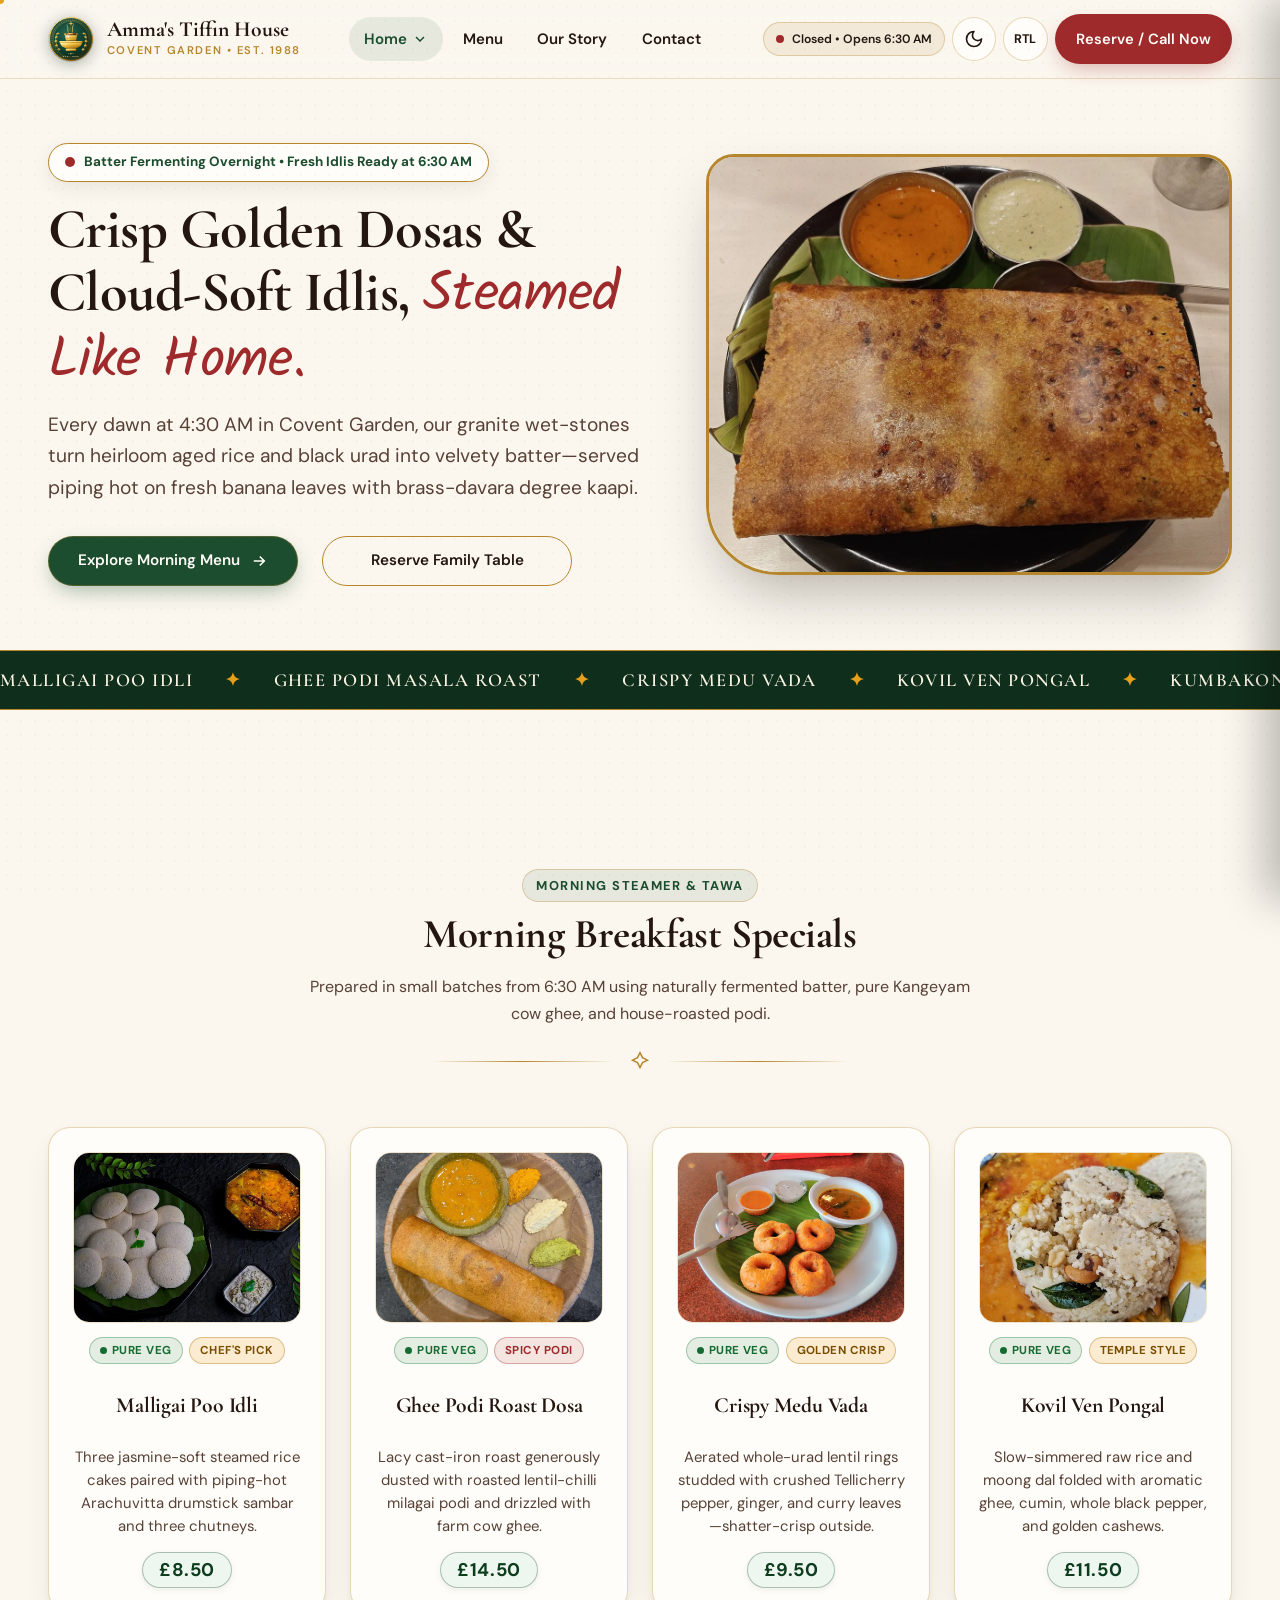
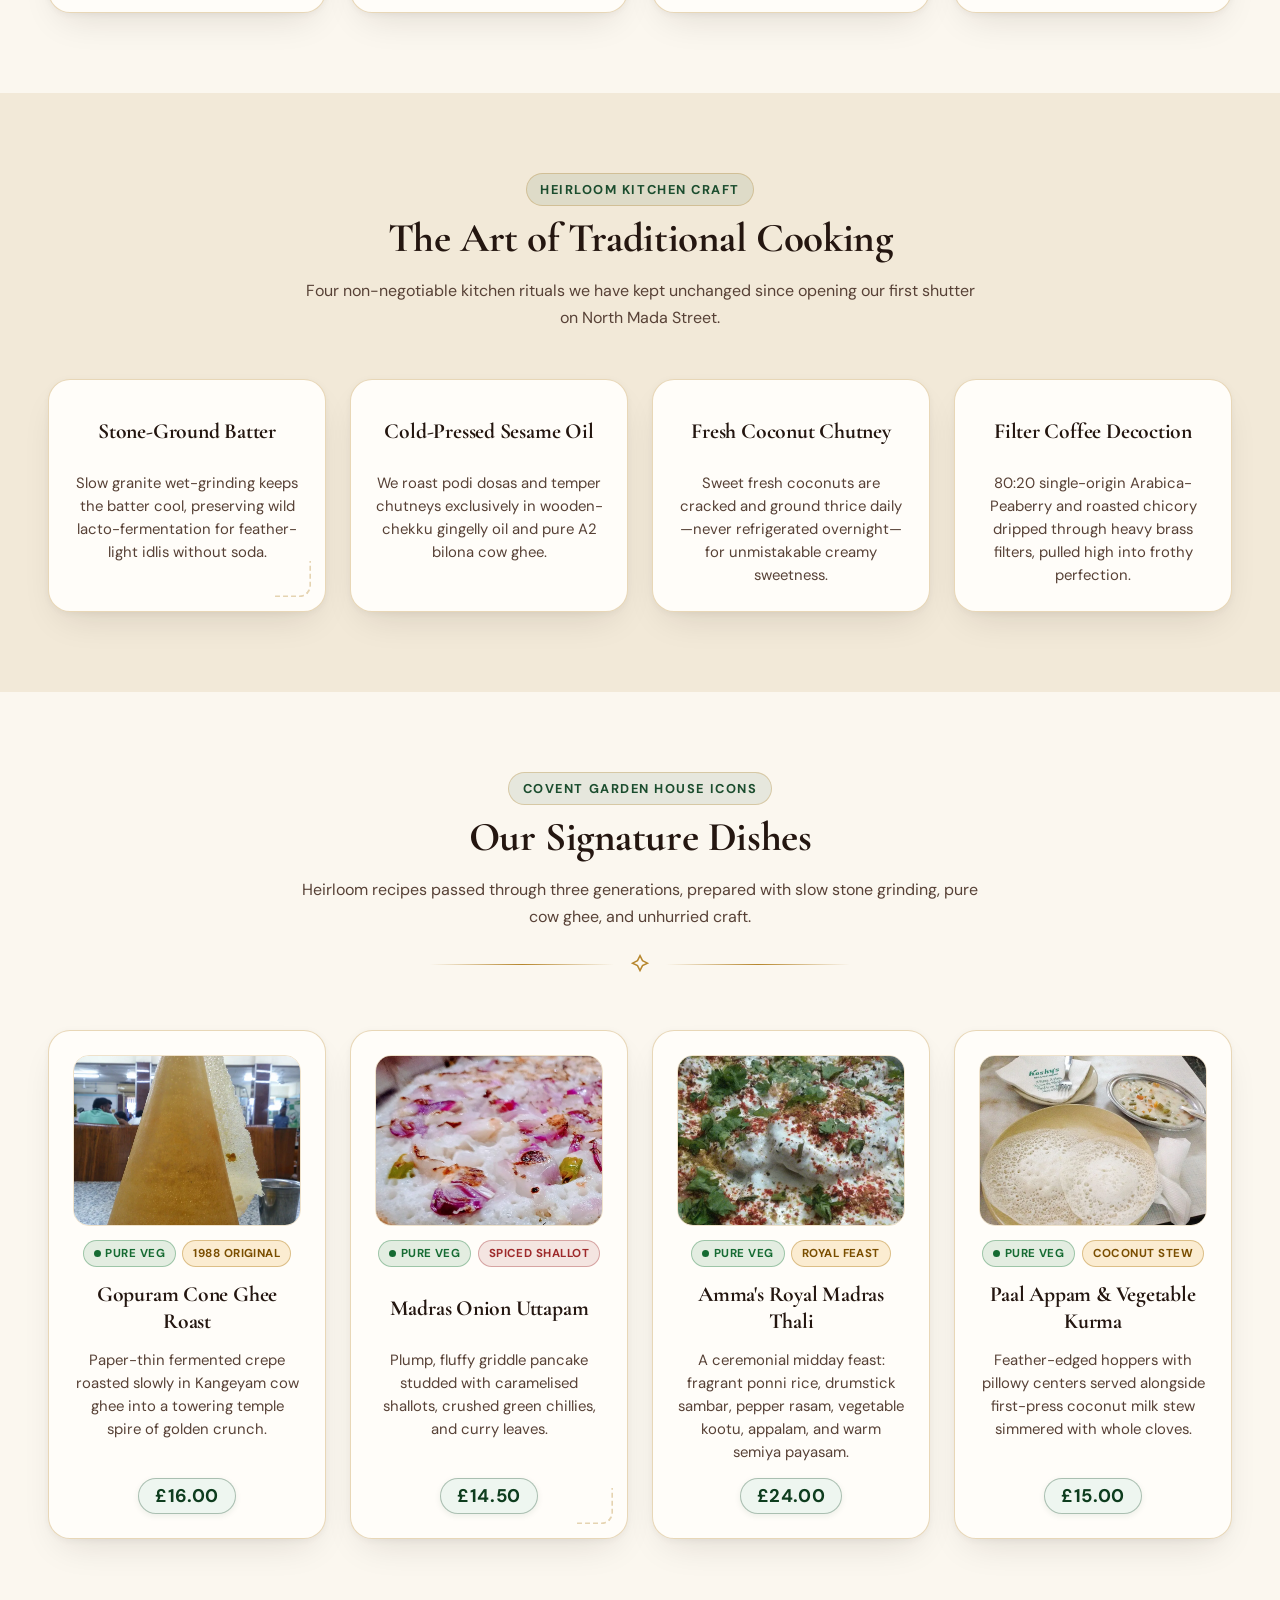
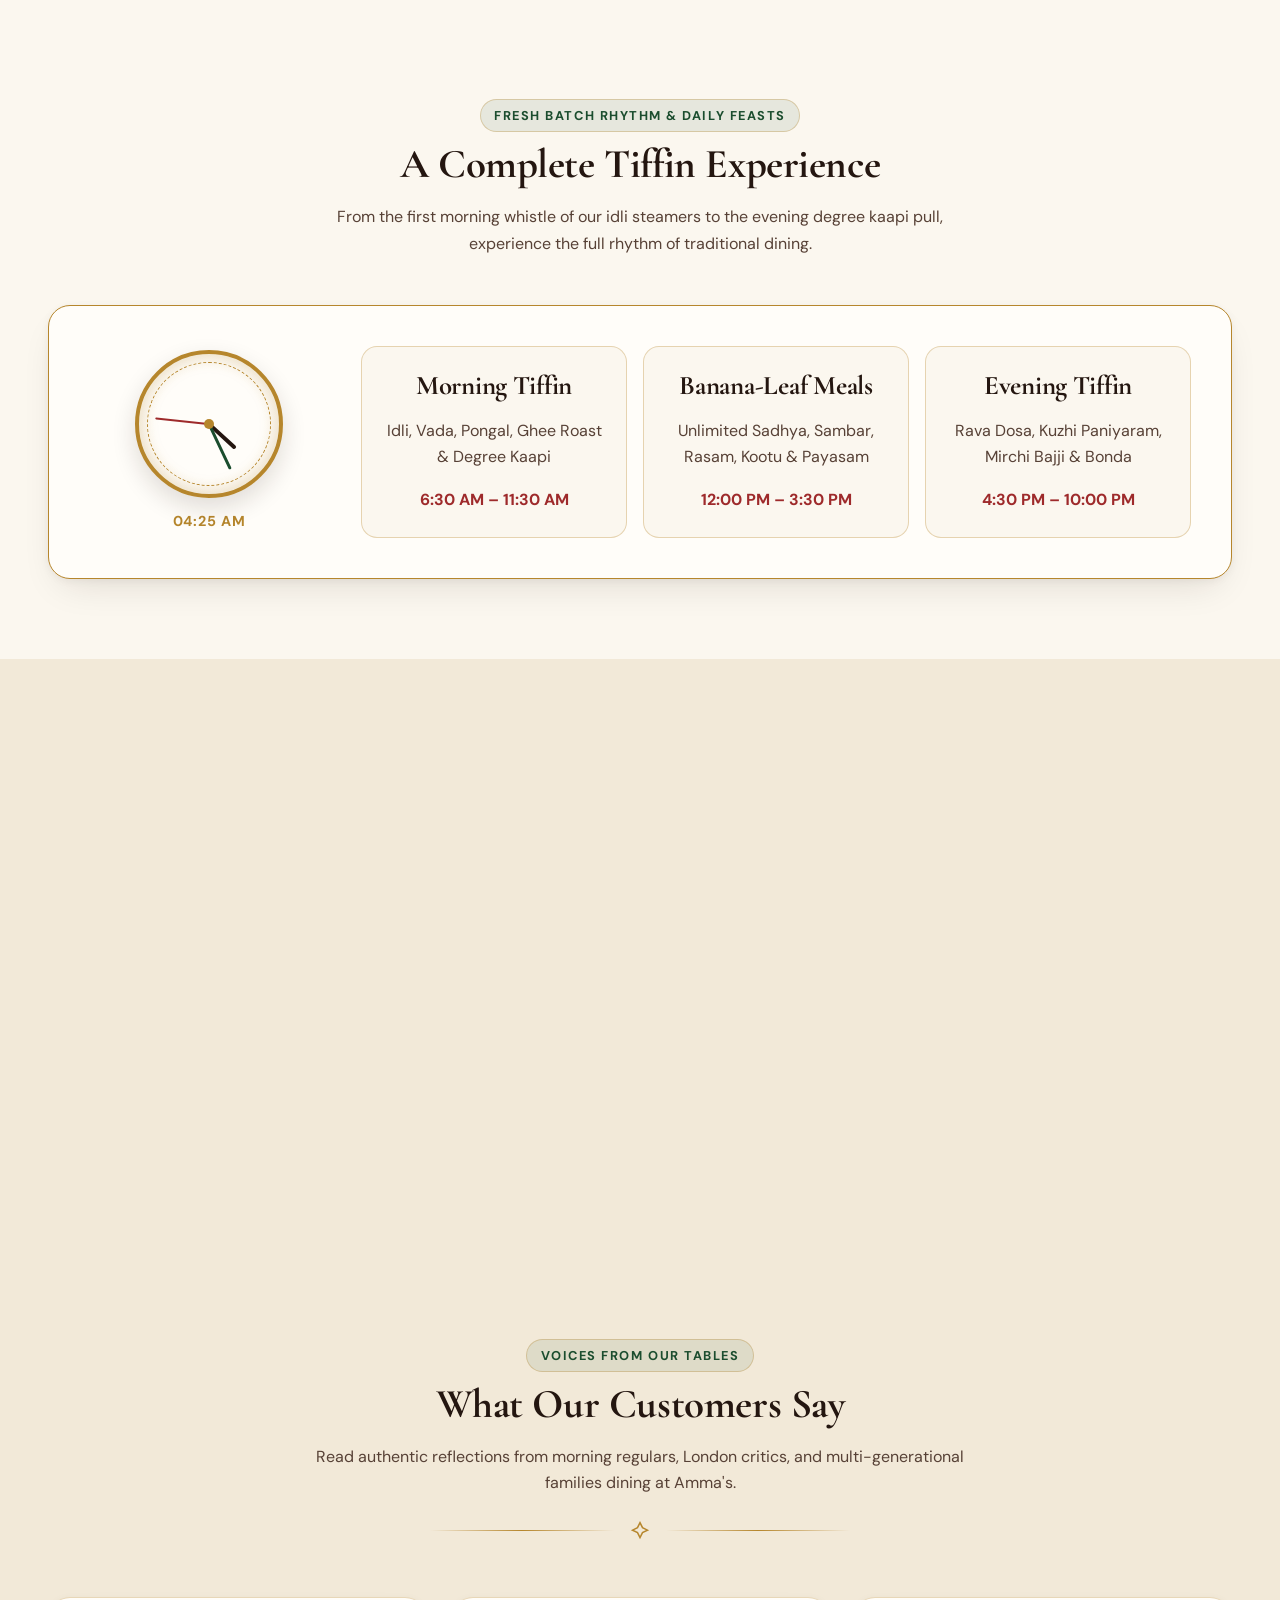
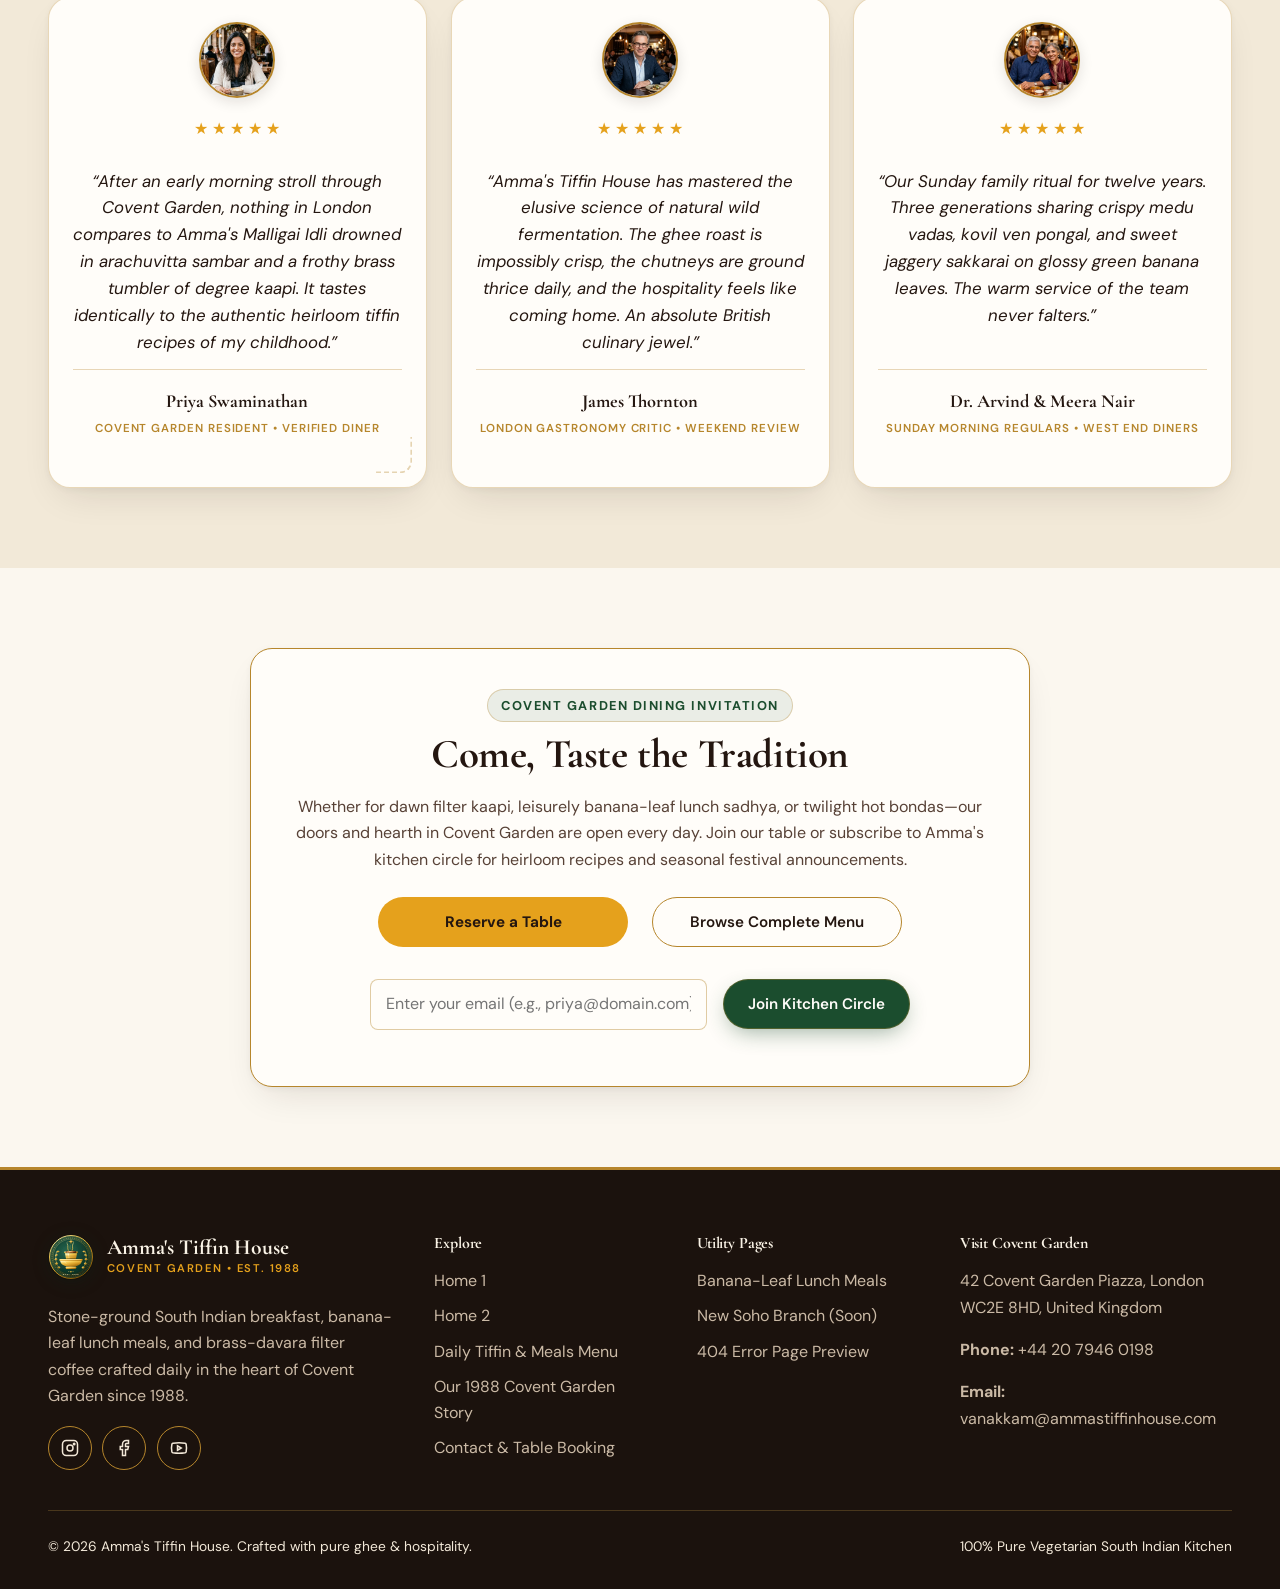
==== commit ec4a3ab0: "4" ====
--- a/pages/index.html
+++ b/pages/index.html
@@ -667,6 +667,12 @@
         <div class="cards-grid-3">
           <article class="tiffin-card reveal" data-tilt data-card-anim="kolam">
             <div class="tiffin-card__inner">
+              <div class="testimonial-card__avatar-wrap">
+                <picture>
+                  <source srcset="../assets/images/review-priya-swaminathan.webp" type="image/webp" />
+                  <img src="../assets/images/review-priya-swaminathan.jpg" alt="Portrait of Priya Swaminathan" class="testimonial-card__avatar" width="76" height="76" loading="lazy" />
+                </picture>
+              </div>
               <div class="star-rating" aria-label="5 out of 5 stars" style="display: flex; gap: 0.25rem; color: var(--turmeric); margin-bottom: 0.75rem;">
                 <span>★</span><span>★</span><span>★</span><span>★</span><span>★</span>
               </div>
@@ -682,6 +688,12 @@
 
           <article class="tiffin-card reveal" data-tilt data-card-anim="coffee">
             <div class="tiffin-card__inner">
+              <div class="testimonial-card__avatar-wrap">
+                <picture>
+                  <source srcset="../assets/images/review-james-thornton.webp" type="image/webp" />
+                  <img src="../assets/images/review-james-thornton.jpg" alt="Portrait of James Thornton" class="testimonial-card__avatar" width="76" height="76" loading="lazy" />
+                </picture>
+              </div>
               <div class="star-rating" aria-label="5 out of 5 stars" style="display: flex; gap: 0.25rem; color: var(--turmeric); margin-bottom: 0.75rem;">
                 <span>★</span><span>★</span><span>★</span><span>★</span><span>★</span>
               </div>
@@ -697,6 +709,12 @@
 
           <article class="tiffin-card reveal" data-tilt data-card-anim="dosa-roll">
             <div class="tiffin-card__inner">
+              <div class="testimonial-card__avatar-wrap">
+                <picture>
+                  <source srcset="../assets/images/review-arvind-meera-nair.webp" type="image/webp" />
+                  <img src="../assets/images/review-arvind-meera-nair.jpg" alt="Portrait of Dr. Arvind & Meera Nair" class="testimonial-card__avatar" width="76" height="76" loading="lazy" />
+                </picture>
+              </div>
               <div class="star-rating" aria-label="5 out of 5 stars" style="display: flex; gap: 0.25rem; color: var(--turmeric); margin-bottom: 0.75rem;">
                 <span>★</span><span>★</span><span>★</span><span>★</span><span>★</span>
               </div>
--- a/assets/css/style.css
+++ b/assets/css/style.css
@@ -23,6 +23,7 @@
   src: url('../fonts/cormorant-garamond-latin-ext-600-italic-1.woff2') format('woff2');
   unicode-range: U+0100-02BA, U+02BD-02C5, U+02C7-02CC, U+02CE-02D7, U+02DD-02FF, U+0304, U+0308, U+0329, U+1D00-1DBF, U+1E00-1E9F, U+1EF2-1EFF, U+2020, U+20A0-20AB, U+20AD-20C4, U+2113, U+2C60-2C7F, U+A720-A7FF;
 }
+
 @font-face {
   font-family: 'Cormorant Garamond';
   font-style: italic;
@@ -31,6 +32,7 @@
   src: url('../fonts/cormorant-garamond-latin-600-italic-2.woff2') format('woff2');
   unicode-range: U+0000-00FF, U+0131, U+0152-0153, U+02BB-02BC, U+02C6, U+02DA, U+02DC, U+0304, U+0308, U+0329, U+2000-206F, U+20AC, U+2122, U+2191, U+2193, U+2212, U+2215, U+FEFF, U+FFFD;
 }
+
 @font-face {
   font-family: 'Cormorant Garamond';
   font-style: normal;
@@ -39,6 +41,7 @@
   src: url('../fonts/cormorant-garamond-latin-ext-500-normal-3.woff2') format('woff2');
   unicode-range: U+0100-02BA, U+02BD-02C5, U+02C7-02CC, U+02CE-02D7, U+02DD-02FF, U+0304, U+0308, U+0329, U+1D00-1DBF, U+1E00-1E9F, U+1EF2-1EFF, U+2020, U+20A0-20AB, U+20AD-20C4, U+2113, U+2C60-2C7F, U+A720-A7FF;
 }
+
 @font-face {
   font-family: 'Cormorant Garamond';
   font-style: normal;
@@ -47,6 +50,7 @@
   src: url('../fonts/cormorant-garamond-latin-500-normal-4.woff2') format('woff2');
   unicode-range: U+0000-00FF, U+0131, U+0152-0153, U+02BB-02BC, U+02C6, U+02DA, U+02DC, U+0304, U+0308, U+0329, U+2000-206F, U+20AC, U+2122, U+2191, U+2193, U+2212, U+2215, U+FEFF, U+FFFD;
 }
+
 @font-face {
   font-family: 'Cormorant Garamond';
   font-style: normal;
@@ -55,6 +59,7 @@
   src: url('../fonts/cormorant-garamond-latin-ext-600-normal-5.woff2') format('woff2');
   unicode-range: U+0100-02BA, U+02BD-02C5, U+02C7-02CC, U+02CE-02D7, U+02DD-02FF, U+0304, U+0308, U+0329, U+1D00-1DBF, U+1E00-1E9F, U+1EF2-1EFF, U+2020, U+20A0-20AB, U+20AD-20C4, U+2113, U+2C60-2C7F, U+A720-A7FF;
 }
+
 @font-face {
   font-family: 'Cormorant Garamond';
   font-style: normal;
@@ -63,6 +68,7 @@
   src: url('../fonts/cormorant-garamond-latin-600-normal-6.woff2') format('woff2');
   unicode-range: U+0000-00FF, U+0131, U+0152-0153, U+02BB-02BC, U+02C6, U+02DA, U+02DC, U+0304, U+0308, U+0329, U+2000-206F, U+20AC, U+2122, U+2191, U+2193, U+2212, U+2215, U+FEFF, U+FFFD;
 }
+
 @font-face {
   font-family: 'Cormorant Garamond';
   font-style: normal;
@@ -71,6 +77,7 @@
   src: url('../fonts/cormorant-garamond-latin-ext-700-normal-7.woff2') format('woff2');
   unicode-range: U+0100-02BA, U+02BD-02C5, U+02C7-02CC, U+02CE-02D7, U+02DD-02FF, U+0304, U+0308, U+0329, U+1D00-1DBF, U+1E00-1E9F, U+1EF2-1EFF, U+2020, U+20A0-20AB, U+20AD-20C4, U+2113, U+2C60-2C7F, U+A720-A7FF;
 }
+
 @font-face {
   font-family: 'Cormorant Garamond';
   font-style: normal;
@@ -79,6 +86,7 @@
   src: url('../fonts/cormorant-garamond-latin-700-normal-8.woff2') format('woff2');
   unicode-range: U+0000-00FF, U+0131, U+0152-0153, U+02BB-02BC, U+02C6, U+02DA, U+02DC, U+0304, U+0308, U+0329, U+2000-206F, U+20AC, U+2122, U+2191, U+2193, U+2212, U+2215, U+FEFF, U+FFFD;
 }
+
 @font-face {
   font-family: 'DM Sans';
   font-style: italic;
@@ -87,6 +95,7 @@
   src: url('../fonts/dm-sans-latin-ext-400-italic-1.woff2') format('woff2');
   unicode-range: U+0100-02BA, U+02BD-02C5, U+02C7-02CC, U+02CE-02D7, U+02DD-02FF, U+0304, U+0308, U+0329, U+1D00-1DBF, U+1E00-1E9F, U+1EF2-1EFF, U+2020, U+20A0-20AB, U+20AD-20C4, U+2113, U+2C60-2C7F, U+A720-A7FF;
 }
+
 @font-face {
   font-family: 'DM Sans';
   font-style: italic;
@@ -95,6 +104,7 @@
   src: url('../fonts/dm-sans-latin-400-italic-2.woff2') format('woff2');
   unicode-range: U+0000-00FF, U+0131, U+0152-0153, U+02BB-02BC, U+02C6, U+02DA, U+02DC, U+0304, U+0308, U+0329, U+2000-206F, U+20AC, U+2122, U+2191, U+2193, U+2212, U+2215, U+FEFF, U+FFFD;
 }
+
 @font-face {
   font-family: 'DM Sans';
   font-style: normal;
@@ -103,6 +113,7 @@
   src: url('../fonts/dm-sans-latin-ext-400-normal-3.woff2') format('woff2');
   unicode-range: U+0100-02BA, U+02BD-02C5, U+02C7-02CC, U+02CE-02D7, U+02DD-02FF, U+0304, U+0308, U+0329, U+1D00-1DBF, U+1E00-1E9F, U+1EF2-1EFF, U+2020, U+20A0-20AB, U+20AD-20C4, U+2113, U+2C60-2C7F, U+A720-A7FF;
 }
+
 @font-face {
   font-family: 'DM Sans';
   font-style: normal;
@@ -111,6 +122,7 @@
   src: url('../fonts/dm-sans-latin-400-normal-4.woff2') format('woff2');
   unicode-range: U+0000-00FF, U+0131, U+0152-0153, U+02BB-02BC, U+02C6, U+02DA, U+02DC, U+0304, U+0308, U+0329, U+2000-206F, U+20AC, U+2122, U+2191, U+2193, U+2212, U+2215, U+FEFF, U+FFFD;
 }
+
 @font-face {
   font-family: 'DM Sans';
   font-style: normal;
@@ -119,6 +131,7 @@
   src: url('../fonts/dm-sans-latin-ext-500-normal-5.woff2') format('woff2');
   unicode-range: U+0100-02BA, U+02BD-02C5, U+02C7-02CC, U+02CE-02D7, U+02DD-02FF, U+0304, U+0308, U+0329, U+1D00-1DBF, U+1E00-1E9F, U+1EF2-1EFF, U+2020, U+20A0-20AB, U+20AD-20C4, U+2113, U+2C60-2C7F, U+A720-A7FF;
 }
+
 @font-face {
   font-family: 'DM Sans';
   font-style: normal;
@@ -127,6 +140,7 @@
   src: url('../fonts/dm-sans-latin-500-normal-6.woff2') format('woff2');
   unicode-range: U+0000-00FF, U+0131, U+0152-0153, U+02BB-02BC, U+02C6, U+02DA, U+02DC, U+0304, U+0308, U+0329, U+2000-206F, U+20AC, U+2122, U+2191, U+2193, U+2212, U+2215, U+FEFF, U+FFFD;
 }
+
 @font-face {
   font-family: 'DM Sans';
   font-style: normal;
@@ -135,6 +149,7 @@
   src: url('../fonts/dm-sans-latin-ext-600-normal-7.woff2') format('woff2');
   unicode-range: U+0100-02BA, U+02BD-02C5, U+02C7-02CC, U+02CE-02D7, U+02DD-02FF, U+0304, U+0308, U+0329, U+1D00-1DBF, U+1E00-1E9F, U+1EF2-1EFF, U+2020, U+20A0-20AB, U+20AD-20C4, U+2113, U+2C60-2C7F, U+A720-A7FF;
 }
+
 @font-face {
   font-family: 'DM Sans';
   font-style: normal;
@@ -143,6 +158,7 @@
   src: url('../fonts/dm-sans-latin-600-normal-8.woff2') format('woff2');
   unicode-range: U+0000-00FF, U+0131, U+0152-0153, U+02BB-02BC, U+02C6, U+02DA, U+02DC, U+0304, U+0308, U+0329, U+2000-206F, U+20AC, U+2122, U+2191, U+2193, U+2212, U+2215, U+FEFF, U+FFFD;
 }
+
 @font-face {
   font-family: 'DM Sans';
   font-style: normal;
@@ -151,6 +167,7 @@
   src: url('../fonts/dm-sans-latin-ext-700-normal-9.woff2') format('woff2');
   unicode-range: U+0100-02BA, U+02BD-02C5, U+02C7-02CC, U+02CE-02D7, U+02DD-02FF, U+0304, U+0308, U+0329, U+1D00-1DBF, U+1E00-1E9F, U+1EF2-1EFF, U+2020, U+20A0-20AB, U+20AD-20C4, U+2113, U+2C60-2C7F, U+A720-A7FF;
 }
+
 @font-face {
   font-family: 'DM Sans';
   font-style: normal;
@@ -159,6 +176,7 @@
   src: url('../fonts/dm-sans-latin-700-normal-10.woff2') format('woff2');
   unicode-range: U+0000-00FF, U+0131, U+0152-0153, U+02BB-02BC, U+02C6, U+02DA, U+02DC, U+0304, U+0308, U+0329, U+2000-206F, U+20AC, U+2122, U+2191, U+2193, U+2212, U+2215, U+FEFF, U+FFFD;
 }
+
 @font-face {
   font-family: 'Kalam';
   font-style: normal;
@@ -167,6 +185,7 @@
   src: url('../fonts/kalam-latin-ext-400-normal-1.woff2') format('woff2');
   unicode-range: U+0100-02BA, U+02BD-02C5, U+02C7-02CC, U+02CE-02D7, U+02DD-02FF, U+0304, U+0308, U+0329, U+1D00-1DBF, U+1E00-1E9F, U+1EF2-1EFF, U+2020, U+20A0-20AB, U+20AD-20C4, U+2113, U+2C60-2C7F, U+A720-A7FF;
 }
+
 @font-face {
   font-family: 'Kalam';
   font-style: normal;
@@ -175,6 +194,7 @@
   src: url('../fonts/kalam-latin-400-normal-2.woff2') format('woff2');
   unicode-range: U+0000-00FF, U+0131, U+0152-0153, U+02BB-02BC, U+02C6, U+02DA, U+02DC, U+0304, U+0308, U+0329, U+2000-206F, U+20AC, U+2122, U+2191, U+2193, U+2212, U+2215, U+FEFF, U+FFFD;
 }
+
 @font-face {
   font-family: 'Kalam';
   font-style: normal;
@@ -183,6 +203,7 @@
   src: url('../fonts/kalam-latin-ext-700-normal-3.woff2') format('woff2');
   unicode-range: U+0100-02BA, U+02BD-02C5, U+02C7-02CC, U+02CE-02D7, U+02DD-02FF, U+0304, U+0308, U+0329, U+1D00-1DBF, U+1E00-1E9F, U+1EF2-1EFF, U+2020, U+20A0-20AB, U+20AD-20C4, U+2113, U+2C60-2C7F, U+A720-A7FF;
 }
+
 @font-face {
   font-family: 'Kalam';
   font-style: normal;
@@ -229,16 +250,26 @@
   --font-accent: 'Kalam', cursive;
 
   /* 8px Base Spacing Scale */
-  --space-1: 0.5rem;   /* 8px */
-  --space-2: 1rem;     /* 16px */
-  --space-3: 1.5rem;   /* 24px */
-  --space-4: 2rem;     /* 32px */
-  --space-5: 2.5rem;   /* 40px */
-  --space-6: 3rem;     /* 48px */
-  --space-7: 3.5rem;   /* 56px */
-  --space-8: 4rem;     /* 64px */
-  --space-10: 5rem;    /* 80px */
-  --space-12: 6rem;    /* 96px */
+  --space-1: 0.5rem;
+  /* 8px */
+  --space-2: 1rem;
+  /* 16px */
+  --space-3: 1.5rem;
+  /* 24px */
+  --space-4: 2rem;
+  /* 32px */
+  --space-5: 2.5rem;
+  /* 40px */
+  --space-6: 3rem;
+  /* 48px */
+  --space-7: 3.5rem;
+  /* 56px */
+  --space-8: 4rem;
+  /* 64px */
+  --space-10: 5rem;
+  /* 80px */
+  --space-12: 6rem;
+  /* 96px */
 
   /* Radii & Elevations */
   --radius-sm: 0.5rem;
@@ -316,7 +347,12 @@
   height: auto;
 }
 
-h1, h2, h3, h4, h5, h6 {
+h1,
+h2,
+h3,
+h4,
+h5,
+h6 {
   margin-block: 0 var(--space-2);
   font-family: var(--font-display);
   font-weight: 700;
@@ -954,6 +990,7 @@
 }
 
 @media (min-width: 1024px) {
+
   .header-actions [data-theme-toggle],
   .header-actions [data-rtl-toggle] {
     display: inline-flex;
@@ -1179,11 +1216,9 @@
   z-index: 3;
   pointer-events: none;
   border-radius: inherit;
-  background: radial-gradient(
-    circle 240px at var(--glare-x) var(--glare-y),
-    var(--glare-color),
-    transparent 72%
-  );
+  background: radial-gradient(circle 240px at var(--glare-x) var(--glare-y),
+      var(--glare-color),
+      transparent 72%);
   opacity: var(--glare-opacity);
   transition: opacity 260ms ease;
 }
@@ -1345,6 +1380,7 @@
     min-height: 2.8rem;
     font-size: 1.25rem;
   }
+
   .tiffin-card__desc {
     min-height: 3.8rem;
   }
@@ -1435,9 +1471,11 @@
     opacity: 0;
     transform: translateY(14px) scaleX(0.8);
   }
+
   45% {
     opacity: 0.75;
   }
+
   100% {
     opacity: 0;
     transform: translateY(-28px) scaleX(1.35) rotate(6deg);
@@ -1506,6 +1544,7 @@
     transform: scale(0.75);
     opacity: 0.7;
   }
+
   100% {
     transform: scale(1.75);
     opacity: 0;
@@ -1522,12 +1561,10 @@
   height: 100%;
   z-index: 3;
   pointer-events: none;
-  background: linear-gradient(
-    105deg,
-    transparent 20%,
-    rgba(229, 161, 28, 0.22) 50%,
-    transparent 80%
-  );
+  background: linear-gradient(105deg,
+      transparent 20%,
+      rgba(229, 161, 28, 0.22) 50%,
+      transparent 80%);
   transition: left 680ms var(--ease-out);
 }
 
@@ -1593,9 +1630,12 @@
 }
 
 @keyframes livePulse {
-  0%, 100% {
+
+  0%,
+  100% {
     box-shadow: 0 0 0 0 rgba(34, 160, 85, 0.5);
   }
+
   50% {
     box-shadow: 0 0 0 7px rgba(34, 160, 85, 0);
   }
@@ -1665,18 +1705,31 @@
   animation: heroSteamFloat 4.8s ease-in-out infinite;
 }
 
-.steam-wisp--1 { left: 26%; animation-delay: 0s; }
-.steam-wisp--2 { left: 48%; animation-delay: 1.6s; }
-.steam-wisp--3 { left: 68%; animation-delay: 3.1s; }
+.steam-wisp--1 {
+  left: 26%;
+  animation-delay: 0s;
+}
+
+.steam-wisp--2 {
+  left: 48%;
+  animation-delay: 1.6s;
+}
+
+.steam-wisp--3 {
+  left: 68%;
+  animation-delay: 3.1s;
+}
 
 @keyframes heroSteamFloat {
   0% {
     opacity: 0;
     transform: translateY(20px) scale(0.8);
   }
+
   45% {
     opacity: 0.78;
   }
+
   100% {
     opacity: 0;
     transform: translateY(-75px) scale(1.45) rotate(-8deg);
@@ -1799,6 +1852,7 @@
   0% {
     transform: translate3d(0, 0, 0);
   }
+
   100% {
     transform: translate3d(-100%, 0, 0);
   }
@@ -1808,6 +1862,7 @@
   0% {
     transform: translate3d(0, 0, 0);
   }
+
   100% {
     transform: translate3d(-50%, 0, 0);
   }
@@ -2010,11 +2065,9 @@
   position: absolute;
   inset: 0;
   z-index: 2;
-  background: radial-gradient(
-    ellipse at center,
-    rgba(20, 12, 8, 0.72) 0%,
-    rgba(20, 12, 8, 0.88) 100%
-  );
+  background: radial-gradient(ellipse at center,
+      rgba(20, 12, 8, 0.72) 0%,
+      rgba(20, 12, 8, 0.88) 100%);
 }
 
 .combo-parallax-banner__content {
@@ -2298,8 +2351,15 @@
 }
 
 @keyframes scrollWheel {
-  0% { transform: translateY(0); opacity: 1; }
-  100% { transform: translateY(11px); opacity: 0; }
+  0% {
+    transform: translateY(0);
+    opacity: 1;
+  }
+
+  100% {
+    transform: translateY(11px);
+    opacity: 0;
+  }
 }
 
 /* Floating Order / Reserve Pill on Home 2 */
@@ -2556,11 +2616,31 @@
     grid-template-columns: repeat(12, 1fr);
     grid-auto-rows: 230px;
   }
-  .mosaic-item--1 { grid-column: span 5; grid-row: span 2; }
-  .mosaic-item--2 { grid-column: span 4; grid-row: span 1; }
-  .mosaic-item--3 { grid-column: span 3; grid-row: span 2; }
-  .mosaic-item--4 { grid-column: span 2; grid-row: span 1; }
-  .mosaic-item--5 { grid-column: span 2; grid-row: span 1; }
+
+  .mosaic-item--1 {
+    grid-column: span 5;
+    grid-row: span 2;
+  }
+
+  .mosaic-item--2 {
+    grid-column: span 4;
+    grid-row: span 1;
+  }
+
+  .mosaic-item--3 {
+    grid-column: span 3;
+    grid-row: span 2;
+  }
+
+  .mosaic-item--4 {
+    grid-column: span 2;
+    grid-row: span 1;
+  }
+
+  .mosaic-item--5 {
+    grid-column: span 2;
+    grid-row: span 1;
+  }
 }
 
 .mosaic-item {
@@ -2675,6 +2755,39 @@
 }
 
 /* Testimonial Cards Layout & Authors / Names Alignment */
+.testimonial-card__avatar-wrap {
+  display: flex;
+  justify-content: center;
+  align-items: center;
+  margin-bottom: 0.25rem;
+}
+
+.testimonial-card__avatar {
+  width: 76px;
+  height: 76px;
+  border-radius: 50%;
+  object-fit: cover;
+  border: 2.5px solid var(--brass);
+  box-shadow: 0 4px 14px rgba(25, 18, 14, 0.12);
+  transition: transform 0.3s ease, border-color 0.3s ease, box-shadow 0.3s ease;
+}
+
+.tiffin-card:hover .testimonial-card__avatar {
+  transform: scale(1.06);
+  border-color: var(--turmeric);
+  box-shadow: 0 6px 18px rgba(232, 168, 56, 0.28);
+}
+
+:root[data-theme="dark"] .testimonial-card__avatar {
+  border-color: var(--brass-border);
+  box-shadow: 0 4px 14px rgba(0, 0, 0, 0.4);
+}
+
+:root[data-theme="dark"] .tiffin-card:hover .testimonial-card__avatar {
+  border-color: var(--turmeric);
+  box-shadow: 0 6px 18px rgba(232, 168, 56, 0.35);
+}
+
 .testimonial-card__quote {
   margin: 0;
   font-size: 1.05rem;
@@ -3001,8 +3114,8 @@
   }
 
   /* Center the last 2 cards in the 4-column layout (positions items 5 & 6 in columns 2 & 3) */
-  .evening-compact-grid > :nth-child(5):nth-last-child(2),
-  .evening-compact-grid > .evening-grid--center-start {
+  .evening-compact-grid> :nth-child(5):nth-last-child(2),
+  .evening-compact-grid>.evening-grid--center-start {
     grid-column: 2;
   }
 }
@@ -3219,6 +3332,7 @@
     grid-template-columns: repeat(2, 1fr);
     gap: var(--space-8);
   }
+
   .zigzag-row--reverse .zigzag-row__media {
     order: 2;
   }
@@ -3275,6 +3389,7 @@
     padding-inline-start: 0;
     padding-inline-end: var(--space-5);
   }
+
   .timeline-step:nth-child(even) {
     margin-inline-start: auto;
     padding-inline-end: 0;
@@ -3296,12 +3411,17 @@
 
 @media (min-width: 768px) {
   .timeline-step__dot {
+    inset-inline-start: auto;
+    inset-inline-end: -9px;
     left: auto;
     right: -9px;
   }
+
   .timeline-step:nth-child(even) .timeline-step__dot {
+    inset-inline-start: -9px;
+    inset-inline-end: auto;
+    left: -9px;
     right: auto;
-    left: -9px;
   }
 }
 
@@ -3313,61 +3433,122 @@
 }
 
 /* --------------------------------------------------------------------------
-   12. CONTACT PAGE (contact.html) — COMPACT HERO, VALIDATED FORM, MAP & FAQ
+   12. UNIFIED NON-HOME PAGES HERO (.page-hero) & CONTACT PAGE
+   Consistent height, layout, background banner, scrim, breadcrumb & typography
    -------------------------------------------------------------------------- */
-.contact-hero {
+.page-hero,
+.contact-hero,
+.story-hero,
+.menu-hero {
   position: relative;
+  min-height: 420px;
+  display: flex;
+  align-items: center;
+  justify-content: center;
   padding-block: var(--space-8);
   color: #FAF3E6;
   overflow: hidden;
-}
-
-.contact-hero__bg {
+  box-sizing: border-box;
+}
+
+.page-hero__bg,
+.contact-hero__bg,
+.story-hero__bg,
+.menu-hero__bg {
   position: absolute;
   inset: 0;
   z-index: 1;
-}
-
-.contact-hero__bg picture {
+  width: 100%;
+  height: 100%;
+}
+
+.page-hero__bg picture,
+.contact-hero__bg picture,
+.story-hero__bg picture,
+.menu-hero__bg picture {
   display: block;
   width: 100%;
   height: 100%;
 }
 
-.contact-hero__bg img {
+.page-hero__bg img,
+.contact-hero__bg img,
+.story-hero__bg img,
+.menu-hero__bg img {
   width: 100%;
   height: 100%;
   object-fit: cover;
   object-position: center;
-}
-
-.contact-hero__scrim {
+  display: block;
+}
+
+.page-hero__scrim,
+.contact-hero__scrim,
+.story-hero__scrim,
+.menu-hero__scrim {
   position: absolute;
   inset: 0;
   z-index: 2;
-  background: linear-gradient(95deg, rgba(19, 12, 8, 0.88), rgba(27, 77, 46, 0.74));
-}
-
-.contact-hero__inner {
+  background: radial-gradient(circle at center, rgba(20, 13, 9, 0.44) 0%, rgba(15, 9, 6, 0.78) 100%);
+}
+
+.page-hero__inner,
+.contact-hero__inner,
+.story-hero__inner,
+.menu-hero__inner {
   position: relative;
   z-index: 3;
+  width: 100%;
+  max-width: 860px;
+  margin-inline: auto;
   text-align: center;
   display: flex;
   flex-direction: column;
   align-items: center;
-}
-
-.contact-hero__inner h1 {
+  justify-content: center;
+}
+
+.page-hero__inner .breadcrumb,
+.contact-hero__inner .breadcrumb,
+.story-hero__inner .breadcrumb,
+.menu-hero__inner .breadcrumb {
+  margin-bottom: var(--space-2);
+}
+
+.page-hero__inner .eyebrow,
+.contact-hero__inner .eyebrow,
+.story-hero__inner .eyebrow,
+.menu-hero__inner .eyebrow {
+  color: var(--turmeric);
+  margin-bottom: var(--space-2);
+  margin-inline: auto;
+}
+
+.page-hero__inner h1,
+.contact-hero__inner h1,
+.story-hero__inner h1,
+.menu-hero__inner h1 {
   color: #FAF3E6;
   text-align: center;
   margin-inline: auto;
-  max-width: 26ch;
-}
-
-.contact-hero__inner p {
-  color: #FAF3E6;
+  max-width: 24ch;
+  font-family: var(--font-display);
+  font-size: clamp(2rem, 3.8vw, 3rem);
+  line-height: 1.15;
+  margin-bottom: var(--space-2);
+}
+
+.page-hero__lead,
+.page-hero__inner p,
+.contact-hero__inner p,
+.story-hero__inner p,
+.menu-hero__inner p {
+  color: rgba(250, 243, 230, 0.92);
   text-align: center;
   margin-inline: auto;
+  max-width: 58ch;
+  font-size: clamp(1rem, 1.25vw, 1.12rem);
+  line-height: 1.6;
 }
 
 .breadcrumb {
@@ -3381,6 +3562,26 @@
   background: rgba(255, 255, 255, 0.12);
   border: 1px solid rgba(212, 164, 73, 0.45);
   border-radius: var(--radius-pill);
+}
+
+.breadcrumb a {
+  color: #FAF3E6;
+  text-decoration: none;
+  transition: color 0.2s ease;
+}
+
+.breadcrumb a:hover {
+  color: var(--turmeric);
+  text-decoration: underline;
+}
+
+.breadcrumb__sep {
+  opacity: 0.6;
+}
+
+.breadcrumb [aria-current="page"] {
+  color: var(--turmeric);
+  font-weight: 600;
 }
 
 .contact-split {
@@ -3709,12 +3910,10 @@
    -------------------------------------------------------------------------- */
 .has-skeleton {
   position: relative;
-  background: linear-gradient(
-    90deg,
-    var(--skeleton-base) 25%,
-    var(--skeleton-shine) 50%,
-    var(--skeleton-base) 75%
-  );
+  background: linear-gradient(90deg,
+      var(--skeleton-base) 25%,
+      var(--skeleton-shine) 50%,
+      var(--skeleton-base) 75%);
   background-size: 200% 100%;
   animation: skeletonWave 1.4s ease-in-out infinite;
 }
@@ -3734,19 +3933,22 @@
   height: 310px;
   border-radius: var(--radius-lg);
   border: 1px solid var(--brass-border);
-  background: linear-gradient(
-    90deg,
-    var(--skeleton-base) 25%,
-    var(--skeleton-shine) 50%,
-    var(--skeleton-base) 75%
-  );
+  background: linear-gradient(90deg,
+      var(--skeleton-base) 25%,
+      var(--skeleton-shine) 50%,
+      var(--skeleton-base) 75%);
   background-size: 200% 100%;
   animation: skeletonWave 1.3s ease-in-out infinite;
 }
 
 @keyframes skeletonWave {
-  0% { background-position: 200% 0; }
-  100% { background-position: -200% 0; }
+  0% {
+    background-position: 200% 0;
+  }
+
+  100% {
+    background-position: -200% 0;
+  }
 }
 
 /* Footer */
@@ -3870,6 +4072,7 @@
   html {
     scroll-behavior: auto;
   }
+
   *,
   *::before,
   *::after {
@@ -3877,10 +4080,12 @@
     animation-iteration-count: 1 !important;
     transition-duration: 0.01ms !important;
   }
+
   .reveal {
     opacity: 1 !important;
     transform: none !important;
   }
+
   /* Allow running dish marquee to continue smoothly */
   .dish-marquee__track {
     animation-duration: 34s !important;
@@ -3982,6 +4187,4 @@
   .scroll-up-btn {
     display: none !important;
   }
-}
-
-
+}
--- a/assets/css/mobile.css
+++ b/assets/css/mobile.css
@@ -644,17 +644,32 @@
   }
 
   /* ------------------------------------------------------------------------
-     8. CONTACT & RESERVATION (MOBILE VIEW)
-     ------------------------------------------------------------------------ */
-  .contact-hero {
+     UNIFIED NON-HOME PAGES HERO (MOBILE VIEW)
+     ------------------------------------------------------------------------ */
+  .page-hero,
+  .contact-hero,
+  .story-hero,
+  .menu-hero {
     position: relative;
+    min-height: 340px;
     padding-block: var(--space-6);
-    min-height: 380px;
-  }
-
+    display: flex;
+    align-items: center;
+    justify-content: center;
+  }
+
+  .page-hero__bg,
   .contact-hero__bg,
+  .story-hero__bg,
+  .menu-hero__bg,
+  .page-hero__bg picture,
   .contact-hero__bg picture,
-  .contact-hero__bg img {
+  .story-hero__bg picture,
+  .menu-hero__bg picture,
+  .page-hero__bg img,
+  .contact-hero__bg img,
+  .story-hero__bg img,
+  .menu-hero__bg img {
     position: absolute;
     inset: 0;
     width: 100%;
@@ -664,18 +679,48 @@
     object-position: center;
   }
 
-  .contact-hero__inner {
-    text-align: center;
-    display: flex;
-    flex-direction: column;
-    align-items: center;
-  }
-
+  .page-hero__inner,
+  .contact-hero__inner,
+  .story-hero__inner,
+  .menu-hero__inner {
+    text-align: center;
+    display: flex;
+    flex-direction: column;
+    align-items: center;
+    justify-content: center;
+    padding-inline: var(--space-2);
+  }
+
+  .page-hero__inner .eyebrow,
   .contact-hero__inner .eyebrow,
+  .story-hero__inner .eyebrow,
+  .menu-hero__inner .eyebrow {
+    font-size: 0.72rem;
+    text-align: center;
+    margin-inline: auto;
+  }
+
+  .page-hero__inner h1,
   .contact-hero__inner h1,
-  .contact-hero__inner p {
-    text-align: center;
-    margin-inline: auto;
+  .story-hero__inner h1,
+  .menu-hero__inner h1 {
+    font-size: clamp(1.6rem, 5.2vw, 2.1rem);
+    line-height: 1.2;
+    text-align: center;
+    margin-inline: auto;
+    max-width: 20ch;
+  }
+
+  .page-hero__lead,
+  .page-hero__inner p,
+  .contact-hero__inner p,
+  .story-hero__inner p,
+  .menu-hero__inner p {
+    text-align: center;
+    margin-inline: auto;
+    font-size: 0.94rem;
+    line-height: 1.5;
+    max-width: 95%;
   }
 
   .contact-split {
--- a/assets/css/tablet.css
+++ b/assets/css/tablet.css
@@ -346,6 +346,11 @@
   }
 
   /* Testimonial Cards Layout & Authors / Names Alignment */
+  .testimonial-card__avatar {
+    width: 68px;
+    height: 68px;
+  }
+
   .testimonial-card__quote {
     font-size: clamp(0.85rem, 1.8vw, 0.98rem);
     line-height: 1.55;
@@ -644,35 +649,64 @@
   }
 
   .timeline-step:nth-child(even) {
-    margin-left: 50%;
+    margin-inline-start: 50%;
+    margin-inline-end: 0;
     padding-inline-start: var(--space-5);
     padding-inline-end: 0;
   }
 
   .timeline-step__dot {
-    left: auto;
-    right: -9px;
+    inset-inline-start: auto;
+    inset-inline-end: -9px;
   }
 
   .timeline-step:nth-child(even) .timeline-step__dot {
-    left: -9px;
-    right: auto;
-  }
-
-  /* ------------------------------------------------------------------------
-     8. CONTACT & RESERVATION (TAB VIEW)
-     ------------------------------------------------------------------------ */
-  .contact-hero__inner {
-    text-align: center;
-    display: flex;
-    flex-direction: column;
-    align-items: center;
-    margin-inline: auto;
-  }
-
-  .contact-hero__inner .eyebrow,
+    inset-inline-start: -9px;
+    inset-inline-end: auto;
+  }
+
+  /* ------------------------------------------------------------------------
+     UNIFIED NON-HOME PAGES HERO (TAB VIEW)
+     ------------------------------------------------------------------------ */
+  .page-hero,
+  .contact-hero,
+  .story-hero,
+  .menu-hero {
+    min-height: 380px;
+    padding-block: var(--space-6);
+    display: flex;
+    align-items: center;
+    justify-content: center;
+  }
+
+  .page-hero__inner,
+  .contact-hero__inner,
+  .story-hero__inner,
+  .menu-hero__inner {
+    text-align: center;
+    display: flex;
+    flex-direction: column;
+    align-items: center;
+    justify-content: center;
+    margin-inline: auto;
+    max-width: 680px;
+  }
+
+  .page-hero__inner h1,
   .contact-hero__inner h1,
-  .contact-hero__inner p {
+  .story-hero__inner h1,
+  .menu-hero__inner h1 {
+    font-size: clamp(1.85rem, 3.2vw, 2.4rem);
+    text-align: center;
+    margin-inline: auto;
+    max-width: 22ch;
+  }
+
+  .page-hero__lead,
+  .page-hero__inner p,
+  .contact-hero__inner p,
+  .story-hero__inner p,
+  .menu-hero__inner p {
     text-align: center;
     margin-inline: auto;
     max-width: 58ch;
--- a/assets/css/desktop-1024.css
+++ b/assets/css/desktop-1024.css
@@ -154,6 +154,20 @@
   }
 
   /* ------------------------------------------------------------------------
+     UNIFIED NON-HOME PAGES HERO (1024+ DESKTOP VIEW)
+     ------------------------------------------------------------------------ */
+  .page-hero,
+  .contact-hero,
+  .story-hero,
+  .menu-hero {
+    min-height: 420px;
+    padding-block: var(--space-8);
+    display: flex;
+    align-items: center;
+    justify-content: center;
+  }
+
+  /* ------------------------------------------------------------------------
      6. OUR STORY (1024+ DESKTOP VIEW)
      ------------------------------------------------------------------------ */
   .story-hero__grid {
@@ -177,19 +191,20 @@
   }
 
   .timeline-step:nth-child(even) {
-    margin-left: 50%;
+    margin-inline-start: 50%;
+    margin-inline-end: 0;
     padding-inline-start: var(--space-5);
     padding-inline-end: 0;
   }
 
   .timeline-step__dot {
-    left: auto;
-    right: -9px;
+    inset-inline-start: auto;
+    inset-inline-end: -9px;
   }
 
   .timeline-step:nth-child(even) .timeline-step__dot {
-    left: -9px;
-    right: auto;
+    inset-inline-start: -9px;
+    inset-inline-end: auto;
   }
 
   /* ------------------------------------------------------------------------
--- a/assets/css/rtl.css
+++ b/assets/css/rtl.css
@@ -72,17 +72,76 @@
   transform-origin: right center;
 }
 
-/* Vertical Timeline Mirroring */
+/* Vertical Timeline Mirroring (38 Years of Stewardship) */
 :root[dir="rtl"] .heritage-timeline::before {
   left: auto;
   right: 1.25rem;
+  transform: none;
+}
+
+:root[dir="rtl"] .timeline-step {
+  width: 100%;
+  padding-right: 2.75rem;
+  padding-left: 0;
+  margin-right: 0;
+  margin-left: 0;
+}
+
+:root[dir="rtl"] .timeline-step:nth-child(even) {
+  width: 100%;
+  margin-right: 0;
+  margin-left: 0;
+  padding-right: 2.75rem;
+  padding-left: 0;
+}
+
+:root[dir="rtl"] .timeline-step__dot {
+  left: auto !important;
+  right: 0.65rem !important;
+}
+
+:root[dir="rtl"] .timeline-step:nth-child(even) .timeline-step__dot {
+  left: auto !important;
+  right: 0.65rem !important;
 }
 
 @media (min-width: 768px) {
   :root[dir="rtl"] .heritage-timeline::before {
-    right: 50%;
-    transform: translateX(50%);
+    left: 50% !important;
+    right: auto !important;
+    transform: translateX(-50%) !important;
   }
+
+  :root[dir="rtl"] .timeline-step {
+    width: 50% !important;
+    margin-right: 0 !important;
+    margin-left: 0 !important;
+    padding-right: 0 !important;
+    padding-left: var(--space-5) !important;
+  }
+
+  :root[dir="rtl"] .timeline-step:nth-child(even) {
+    width: 50% !important;
+    margin-right: 50% !important;
+    margin-left: 0 !important;
+    padding-left: 0 !important;
+    padding-right: var(--space-5) !important;
+  }
+
+  :root[dir="rtl"] .timeline-step__dot {
+    right: auto !important;
+    left: -9px !important;
+  }
+
+  :root[dir="rtl"] .timeline-step:nth-child(even) .timeline-step__dot {
+    left: auto !important;
+    right: -9px !important;
+  }
+}
+
+:root[dir="rtl"] .eyebrow {
+  unicode-bidi: isolate;
+  display: inline-block;
 }
 
 /* Mobile Drawer Slide From Inline-End (Left in RTL) */
